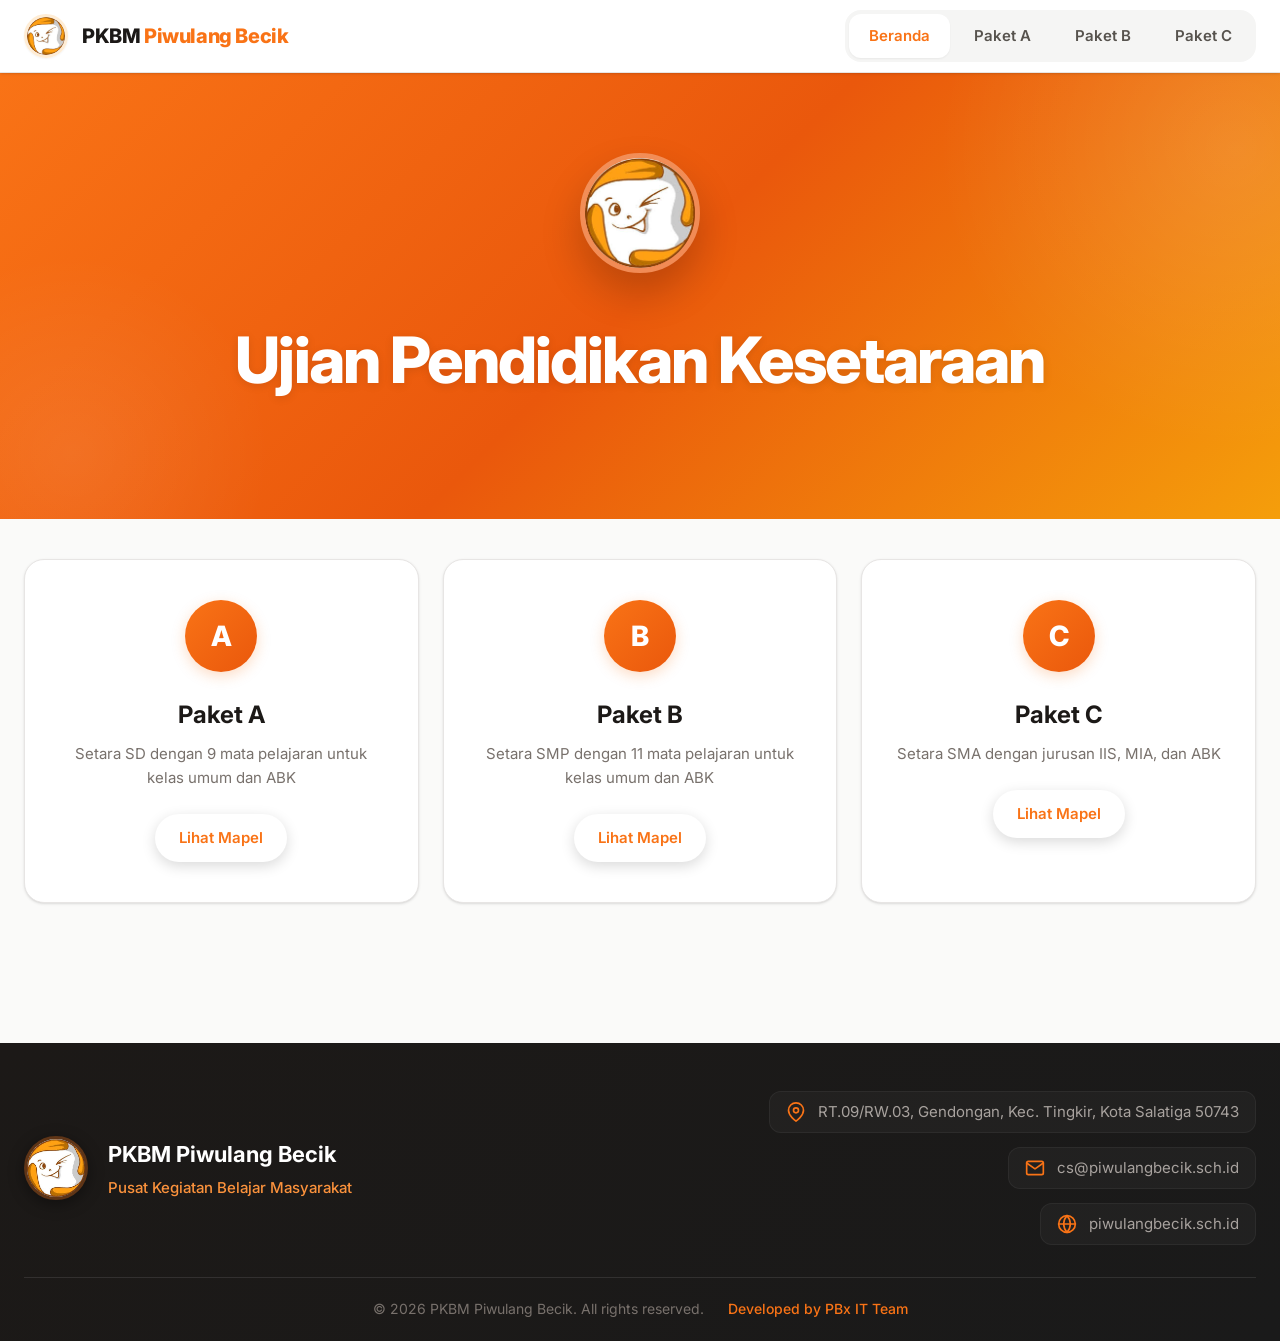
==== index.html @ 3d8be608 "fix: standardize HTML structure across all packages - Add missing closing </div> for container in Pa" ====
<!DOCTYPE html>
<html lang="id">
<head>
    <meta charset="UTF-8">
    <meta name="viewport" content="width=device-width, initial-scale=1.0">
    <title>Ujian Pendidikan Kesetaraan</title>
    <link rel="preconnect" href="https://fonts.googleapis.com">
    <link rel="preconnect" href="https://fonts.gstatic.com" crossorigin>
    <link href="https://fonts.googleapis.com/css2?family=Inter:wght@400;500;600;700;800&display=swap" rel="stylesheet">
    <link rel="stylesheet" href="style.css">
    <link rel="icon" type="image/png" href="assets/favixon.png">
</head>
<body>
    <!-- Global Page Loader -->
    <div class="global-loader" id="globalLoader">
        <img src="assets/logopbx.jpeg" alt="Loading..." class="global-loader-logo">
        <div class="global-loader-spinner"></div>
        <p class="global-loader-text">Loading...</p>
    </div>

    <!-- Header -->
    <header class="header">
        <div class="container">
            <div class="header-content">
                <a href="#" class="logo-link" onclick="showPage('beranda'); return false;">
                    <img src="assets/logopbx.jpeg" alt="Logo PBB" class="logo">
                    <span class="logo-text">PKBM <span>Piwulang Becik</span></span>
                </a>
                <nav class="nav-menu">
                    <a href="#" class="nav-link active" data-page="beranda" onclick="showPage('beranda'); return false;">Beranda</a>
                    <a href="#" class="nav-link" data-page="paket-a" onclick="showPage('paket-a'); return false;">Paket A</a>
                    <a href="#" class="nav-link" data-page="paket-b" onclick="showPage('paket-b'); return false;">Paket B</a>
                    <a href="#" class="nav-link" data-page="paket-c" onclick="showPage('paket-c'); return false;">Paket C</a>
                </nav>
                <button class="mobile-menu-btn" onclick="toggleMobileMenu()" aria-label="Menu">
                    <span></span>
                    <span></span>
                    <span></span>
                </button>
            </div>
        </div>
    </header>

    <!-- Mobile Menu -->
    <div class="mobile-menu" id="mobileMenu">
        <a href="#" onclick="showPage('beranda'); toggleMobileMenu(); return false;">Beranda</a>
        <a href="#" onclick="showPage('paket-a'); toggleMobileMenu(); return false;">Paket A</a>
        <a href="#" onclick="showPage('paket-b'); toggleMobileMenu(); return false;">Paket B</a>
        <a href="#" onclick="showPage('paket-c'); toggleMobileMenu(); return false;">Paket C</a>
    </div>

    <!-- Main Content -->
    <main class="main">
        
        <!-- Beranda Page -->
        <section id="beranda" class="page active">
            <div class="hero">
                <div class="container">
                    <div class="hero-content">
                        <img src="assets/logopbx.jpeg" alt="Logo PBB" class="hero-logo">
                        <h1>Ujian Pendidikan Kesetaraan</h1>
                    </div>
                </div>
            </div>

            <div class="container">
                <div class="features">
                    <div class="feature-card">
                        <div class="feature-icon">A</div>
                        <h3>Paket A</h3>
                        <p>Setara SD dengan 9 mata pelajaran untuk kelas umum dan ABK</p>
                        <a href="#" class="btn btn-primary" onclick="showPage('paket-a'); return false;" style="padding: 12px 24px; font-size: 0.9375rem;">Lihat Mapel</a>
                    </div>
                    <div class="feature-card">
                        <div class="feature-icon">B</div>
                        <h3>Paket B</h3>
                        <p>Setara SMP dengan 11 mata pelajaran untuk kelas umum dan ABK</p>
                        <a href="#" class="btn btn-primary" onclick="showPage('paket-b'); return false;" style="padding: 12px 24px; font-size: 0.9375rem;">Lihat Mapel</a>
                    </div>
                    <div class="feature-card">
                        <div class="feature-icon">C</div>
                        <h3>Paket C</h3>
                        <p>Setara SMA dengan jurusan IIS, MIA, dan ABK</p>
                        <a href="#" class="btn btn-primary" onclick="showPage('paket-c'); return false;" style="padding: 12px 24px; font-size: 0.9375rem;">Lihat Mapel</a>
                    </div>
                </div>
            </div>
        </section>

        <!-- Paket A Page -->
        <section id="paket-a" class="page">
            <div class="page-header">
                <div class="container">
                    <div class="page-header-content">
                        <div class="page-title">
                            <h2>Paket A (Setara SD)</h2>
                            <p>Pilih kategori dan mata pelajaran untuk mengakses link ujian</p>
                        </div>
                        
                        <!-- Category Selector -->
                        <div class="category-selector">
                            <div class="category-option">
                                <input type="radio" name="kategori-a" id="kat-a-umum" value="a-umum" checked onchange="showCategory('a-umum')">
                                <label for="kat-a-umum" class="category-label">
                                    <span class="category-icon">U</span>
                                    <span>Umum</span>
                                </label>
                            </div>
                            <div class="category-option">
                                <input type="radio" name="kategori-a" id="kat-a-abk" value="a-abk" onchange="showCategory('a-abk')">
                                <label for="kat-a-abk" class="category-label">
                                    <span class="category-icon">A</span>
                                    <span>ABK</span>
                                </label>
                            </div>
                        </div>

                        <!-- Search Bar -->
                        <div class="search-container">
                            <div class="search-wrapper">
                                <svg class="search-icon" xmlns="http://www.w3.org/2000/svg" fill="none" viewBox="0 0 24 24" stroke="currentColor">
                                    <path stroke-linecap="round" stroke-linejoin="round" stroke-width="2" d="M21 21l-6-6m2-5a7 7 0 11-14 0 7 7 0 0114 0z" />
                                </svg>
                                <input type="text" class="search-input" placeholder="Cari mata pelajaran..." onkeyup="searchMapel(this.value, 'paket-a')">
                            </div>
                        </div>
                    </div>
                </div>
            </div>

            <div class="container">
                <!-- Paket A Umum -->
                <div id="a-umum" class="category-content active" data-category="a-umum">
                    <div class="category-locked" id="lock-a-umum">
                        <div class="locked-content">
                            <div class="locked-icon">🔒</div>
                            <h3>Kategori Terkunci</h3>
                            <p>Masukkan token untuk mengakses soal Paket A - Umum</p>
                            <button class="btn btn-primary" onclick="showTokenModal('a-umum')" style="margin-top: 16px;">
                                Masukkan Token
                            </button>
                        </div>
                    </div>
                    <div class="category-unlocked-content" id="content-a-umum">
                    <!-- Skeleton Loading Container -->
                    <div class="skeleton-grid skeleton-container" id="skeleton-a-umum">
                        <div class="skeleton-card">
                            <div class="skeleton skeleton-icon"></div>
                            <div class="skeleton-card-content">
                                <div class="skeleton skeleton-text"></div>
                                <div class="skeleton skeleton-text-sm"></div>
                            </div>
                            <div class="skeleton skeleton-arrow"></div>
                        </div>
                        <div class="skeleton-card">
                            <div class="skeleton skeleton-icon"></div>
                            <div class="skeleton-card-content">
                                <div class="skeleton skeleton-text"></div>
                                <div class="skeleton skeleton-text-sm"></div>
                            </div>
                            <div class="skeleton skeleton-arrow"></div>
                        </div>
                        <div class="skeleton-card">
                            <div class="skeleton skeleton-icon"></div>
                            <div class="skeleton-card-content">
                                <div class="skeleton skeleton-text"></div>
                                <div class="skeleton skeleton-text-sm"></div>
                            </div>
                            <div class="skeleton skeleton-arrow"></div>
                        </div>
                        <div class="skeleton-card">
                            <div class="skeleton skeleton-icon"></div>
                            <div class="skeleton-card-content">
                                <div class="skeleton skeleton-text"></div>
                                <div class="skeleton skeleton-text-sm"></div>
                            </div>
                            <div class="skeleton skeleton-arrow"></div>
                        </div>
                        <div class="skeleton-card">
                            <div class="skeleton skeleton-icon"></div>
                            <div class="skeleton-card-content">
                                <div class="skeleton skeleton-text"></div>
                                <div class="skeleton skeleton-text-sm"></div>
                            </div>
                            <div class="skeleton skeleton-arrow"></div>
                        </div>
                        <div class="skeleton-card">
                            <div class="skeleton skeleton-icon"></div>
                            <div class="skeleton-card-content">
                                <div class="skeleton skeleton-text"></div>
                                <div class="skeleton skeleton-text-sm"></div>
                            </div>
                            <div class="skeleton skeleton-arrow"></div>
                        </div>
                    </div>
                    <div class="mapel-grid" id="grid-a-umum">
                        <a href="#" class="mapel-card" data-key="a-umum-islam" data-name="Agama Islam">
                            <div class="mapel-icon">AI</div>
                            <div class="mapel-info">
                                <h3>Agama Islam</h3>
                                <span class="mapel-status"><span class="status-dot"></span>Link akan tersedia</span>
                            </div>
                            <svg class="mapel-arrow" xmlns="http://www.w3.org/2000/svg" fill="none" viewBox="0 0 24 24" stroke="currentColor" width="20" height="20">
                                <path stroke-linecap="round" stroke-linejoin="round" stroke-width="2" d="M9 5l7 7-7 7" />
                            </svg>
                        </a>
                        <a href="#" class="mapel-card" data-key="a-umum-kristen" data-name="Agama Kristen">
                            <div class="mapel-icon">AK</div>
                            <div class="mapel-info">
                                <h3>Agama Kristen</h3>
                                <span class="mapel-status"><span class="status-dot"></span>Link akan tersedia</span>
                            </div>
                            <svg class="mapel-arrow" xmlns="http://www.w3.org/2000/svg" fill="none" viewBox="0 0 24 24" stroke="currentColor" width="20" height="20">
                                <path stroke-linecap="round" stroke-linejoin="round" stroke-width="2" d="M9 5l7 7-7 7" />
                            </svg>
                        </a>
                        <a href="#" class="mapel-card" data-key="a-umum-katolik" data-name="Agama Katolik">
                            <div class="mapel-icon">AK</div>
                            <div class="mapel-info">
                                <h3>Agama Katolik</h3>
                                <span class="mapel-status"><span class="status-dot"></span>Link akan tersedia</span>
                            </div>
                            <svg class="mapel-arrow" xmlns="http://www.w3.org/2000/svg" fill="none" viewBox="0 0 24 24" stroke="currentColor" width="20" height="20">
                                <path stroke-linecap="round" stroke-linejoin="round" stroke-width="2" d="M9 5l7 7-7 7" />
                            </svg>
                        </a>
                        <a href="#" class="mapel-card" data-key="a-umum-buddha" data-name="Agama Buddha">
                            <div class="mapel-icon">AB</div>
                            <div class="mapel-info">
                                <h3>Agama Buddha</h3>
                                <span class="mapel-status"><span class="status-dot"></span>Link akan tersedia</span>
                            </div>
                            <svg class="mapel-arrow" xmlns="http://www.w3.org/2000/svg" fill="none" viewBox="0 0 24 24" stroke="currentColor" width="20" height="20">
                                <path stroke-linecap="round" stroke-linejoin="round" stroke-width="2" d="M9 5l7 7-7 7" />
                            </svg>
                        </a>
                        <a href="#" class="mapel-card" data-key="a-umum-hindu" data-name="Agama Hindu">
                            <div class="mapel-icon">AH</div>
                            <div class="mapel-info">
                                <h3>Agama Hindu</h3>
                                <span class="mapel-status"><span class="status-dot"></span>Link akan tersedia</span>
                            </div>
                            <svg class="mapel-arrow" xmlns="http://www.w3.org/2000/svg" fill="none" viewBox="0 0 24 24" stroke="currentColor" width="20" height="20">
                                <path stroke-linecap="round" stroke-linejoin="round" stroke-width="2" d="M9 5l7 7-7 7" />
                            </svg>
                        </a>
                        <a href="#" class="mapel-card" data-key="a-umum-ppkn" data-name="PPKN">
                            <div class="mapel-icon">PP</div>
                            <div class="mapel-info">
                                <h3>PPKN</h3>
                                <span class="mapel-status"><span class="status-dot"></span>Link akan tersedia</span>
                            </div>
                            <svg class="mapel-arrow" xmlns="http://www.w3.org/2000/svg" fill="none" viewBox="0 0 24 24" stroke="currentColor" width="20" height="20">
                                <path stroke-linecap="round" stroke-linejoin="round" stroke-width="2" d="M9 5l7 7-7 7" />
                            </svg>
                        </a>
                        <a href="#" class="mapel-card" data-key="a-umum-ipas" data-name="IPAS">
                            <div class="mapel-icon">IP</div>
                            <div class="mapel-info">
                                <h3>IPAS</h3>
                                <span class="mapel-status"><span class="status-dot"></span>Link akan tersedia</span>
                            </div>
                            <svg class="mapel-arrow" xmlns="http://www.w3.org/2000/svg" fill="none" viewBox="0 0 24 24" stroke="currentColor" width="20" height="20">
                                <path stroke-linecap="round" stroke-linejoin="round" stroke-width="2" d="M9 5l7 7-7 7" />
                            </svg>
                        </a>
                        <a href="#" class="mapel-card" data-key="a-umum-matematika" data-name="Matematika">
                            <div class="mapel-icon">MT</div>
                            <div class="mapel-info">
                                <h3>Matematika</h3>
                                <span class="mapel-status"><span class="status-dot"></span>Link akan tersedia</span>
                            </div>
                            <svg class="mapel-arrow" xmlns="http://www.w3.org/2000/svg" fill="none" viewBox="0 0 24 24" stroke="currentColor" width="20" height="20">
                                <path stroke-linecap="round" stroke-linejoin="round" stroke-width="2" d="M9 5l7 7-7 7" />
                            </svg>
                        </a>
                        <a href="#" class="mapel-card" data-key="a-umum-bi" data-name="Bahasa Indonesia">
                            <div class="mapel-icon">BI</div>
                            <div class="mapel-info">
                                <h3>Bahasa Indonesia</h3>
                                <span class="mapel-status"><span class="status-dot"></span>Link akan tersedia</span>
                            </div>
                            <svg class="mapel-arrow" xmlns="http://www.w3.org/2000/svg" fill="none" viewBox="0 0 24 24" stroke="currentColor" width="20" height="20">
                                <path stroke-linecap="round" stroke-linejoin="round" stroke-width="2" d="M9 5l7 7-7 7" />
                            </svg>
                        </a>
                    </div>
                    </div>
                </div>
                </div>
            </div>

                <!-- Paket A ABK -->
                <div id="a-abk" class="category-content" data-category="a-abk">
                    <div class="category-locked" id="lock-a-abk">
                        <div class="locked-content">
                            <div class="locked-icon">🔒</div>
                            <h3>Kategori Terkunci</h3>
                            <p>Masukkan token untuk mengakses soal Paket A - ABK</p>
                            <button class="btn btn-primary" onclick="showTokenModal('a-abk')" style="margin-top: 16px;">
                                Masukkan Token
                            </button>
                        </div>
                    </div>
                    <div class="category-unlocked-content" id="content-a-abk">
                    <!-- Skeleton Loading Container -->
                    <div class="skeleton-grid skeleton-container" id="skeleton-a-abk">
                        <div class="skeleton-card">
                            <div class="skeleton skeleton-icon"></div>
                            <div class="skeleton-card-content">
                                <div class="skeleton skeleton-text"></div>
                                <div class="skeleton skeleton-text-sm"></div>
                            </div>
                            <div class="skeleton skeleton-arrow"></div>
                        </div>
                        <div class="skeleton-card">
                            <div class="skeleton skeleton-icon"></div>
                            <div class="skeleton-card-content">
                                <div class="skeleton skeleton-text"></div>
                                <div class="skeleton skeleton-text-sm"></div>
                            </div>
                            <div class="skeleton skeleton-arrow"></div>
                        </div>
                        <div class="skeleton-card">
                            <div class="skeleton skeleton-icon"></div>
                            <div class="skeleton-card-content">
                                <div class="skeleton skeleton-text"></div>
                                <div class="skeleton skeleton-text-sm"></div>
                            </div>
                            <div class="skeleton skeleton-arrow"></div>
                        </div>
                        <div class="skeleton-card">
                            <div class="skeleton skeleton-icon"></div>
                            <div class="skeleton-card-content">
                                <div class="skeleton skeleton-text"></div>
                                <div class="skeleton skeleton-text-sm"></div>
                            </div>
                            <div class="skeleton skeleton-arrow"></div>
                        </div>
                        <div class="skeleton-card">
                            <div class="skeleton skeleton-icon"></div>
                            <div class="skeleton-card-content">
                                <div class="skeleton skeleton-text"></div>
                                <div class="skeleton skeleton-text-sm"></div>
                            </div>
                            <div class="skeleton skeleton-arrow"></div>
                        </div>
                        <div class="skeleton-card">
                            <div class="skeleton skeleton-icon"></div>
                            <div class="skeleton-card-content">
                                <div class="skeleton skeleton-text"></div>
                                <div class="skeleton skeleton-text-sm"></div>
                            </div>
                            <div class="skeleton skeleton-arrow"></div>
                        </div>
                    </div>
                    <div class="mapel-grid" id="grid-a-abk">
                        <a href="#" class="mapel-card" data-key="a-abk-islam" data-name="Agama Islam">
                            <div class="mapel-icon">AI</div>
                            <div class="mapel-info">
                                <h3>Agama Islam</h3>
                                <span class="mapel-status"><span class="status-dot"></span>Link akan tersedia</span>
                            </div>
                            <svg class="mapel-arrow" xmlns="http://www.w3.org/2000/svg" fill="none" viewBox="0 0 24 24" stroke="currentColor" width="20" height="20">
                                <path stroke-linecap="round" stroke-linejoin="round" stroke-width="2" d="M9 5l7 7-7 7" />
                            </svg>
                        </a>
                        <a href="#" class="mapel-card" data-key="a-abk-kristen" data-name="Agama Kristen">
                            <div class="mapel-icon">AK</div>
                            <div class="mapel-info">
                                <h3>Agama Kristen</h3>
                                <span class="mapel-status"><span class="status-dot"></span>Link akan tersedia</span>
                            </div>
                            <svg class="mapel-arrow" xmlns="http://www.w3.org/2000/svg" fill="none" viewBox="0 0 24 24" stroke="currentColor" width="20" height="20">
                                <path stroke-linecap="round" stroke-linejoin="round" stroke-width="2" d="M9 5l7 7-7 7" />
                            </svg>
                        </a>
                        <a href="#" class="mapel-card" data-key="a-abk-katolik" data-name="Agama Katolik">
                            <div class="mapel-icon">AK</div>
                            <div class="mapel-info">
                                <h3>Agama Katolik</h3>
                                <span class="mapel-status"><span class="status-dot"></span>Link akan tersedia</span>
                            </div>
                            <svg class="mapel-arrow" xmlns="http://www.w3.org/2000/svg" fill="none" viewBox="0 0 24 24" stroke="currentColor" width="20" height="20">
                                <path stroke-linecap="round" stroke-linejoin="round" stroke-width="2" d="M9 5l7 7-7 7" />
                            </svg>
                        </a>
                        <a href="#" class="mapel-card" data-key="a-abk-buddha" data-name="Agama Buddha">
                            <div class="mapel-icon">AB</div>
                            <div class="mapel-info">
                                <h3>Agama Buddha</h3>
                                <span class="mapel-status"><span class="status-dot"></span>Link akan tersedia</span>
                            </div>
                            <svg class="mapel-arrow" xmlns="http://www.w3.org/2000/svg" fill="none" viewBox="0 0 24 24" stroke="currentColor" width="20" height="20">
                                <path stroke-linecap="round" stroke-linejoin="round" stroke-width="2" d="M9 5l7 7-7 7" />
                            </svg>
                        </a>
                        <a href="#" class="mapel-card" data-key="a-abk-hindu" data-name="Agama Hindu">
                            <div class="mapel-icon">AH</div>
                            <div class="mapel-info">
                                <h3>Agama Hindu</h3>
                                <span class="mapel-status"><span class="status-dot"></span>Link akan tersedia</span>
                            </div>
                            <svg class="mapel-arrow" xmlns="http://www.w3.org/2000/svg" fill="none" viewBox="0 0 24 24" stroke="currentColor" width="20" height="20">
                                <path stroke-linecap="round" stroke-linejoin="round" stroke-width="2" d="M9 5l7 7-7 7" />
                            </svg>
                        </a>
                        <a href="#" class="mapel-card" data-key="a-abk-ppkn" data-name="PPKN">
                            <div class="mapel-icon">PP</div>
                            <div class="mapel-info">
                                <h3>PPKN</h3>
                                <span class="mapel-status"><span class="status-dot"></span>Link akan tersedia</span>
                            </div>
                            <svg class="mapel-arrow" xmlns="http://www.w3.org/2000/svg" fill="none" viewBox="0 0 24 24" stroke="currentColor" width="20" height="20">
                                <path stroke-linecap="round" stroke-linejoin="round" stroke-width="2" d="M9 5l7 7-7 7" />
                            </svg>
                        </a>
                        <a href="#" class="mapel-card" data-key="a-abk-ipas" data-name="IPAS">
                            <div class="mapel-icon">IP</div>
                            <div class="mapel-info">
                                <h3>IPAS</h3>
                                <span class="mapel-status"><span class="status-dot"></span>Link akan tersedia</span>
                            </div>
                            <svg class="mapel-arrow" xmlns="http://www.w3.org/2000/svg" fill="none" viewBox="0 0 24 24" stroke="currentColor" width="20" height="20">
                                <path stroke-linecap="round" stroke-linejoin="round" stroke-width="2" d="M9 5l7 7-7 7" />
                            </svg>
                        </a>
                        <a href="#" class="mapel-card" data-key="a-abk-matematika" data-name="Matematika">
                            <div class="mapel-icon">MT</div>
                            <div class="mapel-info">
                                <h3>Matematika</h3>
                                <span class="mapel-status"><span class="status-dot"></span>Link akan tersedia</span>
                            </div>
                            <svg class="mapel-arrow" xmlns="http://www.w3.org/2000/svg" fill="none" viewBox="0 0 24 24" stroke="currentColor" width="20" height="20">
                                <path stroke-linecap="round" stroke-linejoin="round" stroke-width="2" d="M9 5l7 7-7 7" />
                            </svg>
                        </a>
                        <a href="#" class="mapel-card" data-key="a-abk-bi" data-name="Bahasa Indonesia">
                            <div class="mapel-icon">BI</div>
                            <div class="mapel-info">
                                <h3>Bahasa Indonesia</h3>
                                <span class="mapel-status"><span class="status-dot"></span>Link akan tersedia</span>
                            </div>
                            <svg class="mapel-arrow" xmlns="http://www.w3.org/2000/svg" fill="none" viewBox="0 0 24 24" stroke="currentColor" width="20" height="20">
                                <path stroke-linecap="round" stroke-linejoin="round" stroke-width="2" d="M9 5l7 7-7 7" />
                            </svg>
                        </a>
                    </div>
                    </div>
                </div>
                </div>
            </div>
        </section>

        <!-- Paket B Page -->
        <section id="paket-b" class="page">
            <div class="page-header">
                <div class="container">
                    <div class="page-header-content">
                        <div class="page-title">
                            <h2>Paket B (Setara SMP)</h2>
                            <p>Pilih kategori dan mata pelajaran untuk mengakses link ujian</p>
                        </div>
                        
                        <!-- Category Selector -->
                        <div class="category-selector">
                            <div class="category-option">
                                <input type="radio" name="kategori-b" id="kat-b-umum" value="b-umum" checked onchange="showCategory('b-umum')">
                                <label for="kat-b-umum" class="category-label">
                                    <span class="category-icon">U</span>
                                    <span>Umum</span>
                                </label>
                            </div>
                            <div class="category-option">
                                <input type="radio" name="kategori-b" id="kat-b-abk" value="b-abk" onchange="showCategory('b-abk')">
                                <label for="kat-b-abk" class="category-label">
                                    <span class="category-icon">A</span>
                                    <span>ABK</span>
                                </label>
                            </div>
                        </div>

                        <!-- Search Bar -->
                        <div class="search-container">
                            <div class="search-wrapper">
                                <svg class="search-icon" xmlns="http://www.w3.org/2000/svg" fill="none" viewBox="0 0 24 24" stroke="currentColor">
                                    <path stroke-linecap="round" stroke-linejoin="round" stroke-width="2" d="M21 21l-6-6m2-5a7 7 0 11-14 0 7 7 0 0114 0z" />
                                </svg>
                                <input type="text" class="search-input" placeholder="Cari mata pelajaran..." onkeyup="searchMapel(this.value, 'paket-b')">
                            </div>
                        </div>
                    </div>
                </div>
            </div>

            <div class="container">
                <!-- Paket B Umum -->
                <div id="b-umum" class="category-content active" data-category="b-umum">
                    <div class="category-locked" id="lock-b-umum">
                        <div class="locked-content">
                            <div class="locked-icon">🔒</div>
                            <h3>Kategori Terkunci</h3>
                            <p>Masukkan token untuk mengakses soal Paket B - Umum</p>
                            <button class="btn btn-primary" onclick="showTokenModal('b-umum')" style="margin-top: 16px;">
                                Masukkan Token
                            </button>
                        </div>
                    </div>
                    <div class="category-unlocked-content" id="content-b-umum">
                    <!-- Skeleton Loading Container -->
                    <div class="skeleton-grid skeleton-container" id="skeleton-b-umum">
                        <div class="skeleton-card">
                            <div class="skeleton skeleton-icon"></div>
                            <div class="skeleton-card-content">
                                <div class="skeleton skeleton-text"></div>
                                <div class="skeleton skeleton-text-sm"></div>
                            </div>
                            <div class="skeleton skeleton-arrow"></div>
                        </div>
                        <div class="skeleton-card">
                            <div class="skeleton skeleton-icon"></div>
                            <div class="skeleton-card-content">
                                <div class="skeleton skeleton-text"></div>
                                <div class="skeleton skeleton-text-sm"></div>
                            </div>
                            <div class="skeleton skeleton-arrow"></div>
                        </div>
                        <div class="skeleton-card">
                            <div class="skeleton skeleton-icon"></div>
                            <div class="skeleton-card-content">
                                <div class="skeleton skeleton-text"></div>
                                <div class="skeleton skeleton-text-sm"></div>
                            </div>
                            <div class="skeleton skeleton-arrow"></div>
                        </div>
                        <div class="skeleton-card">
                            <div class="skeleton skeleton-icon"></div>
                            <div class="skeleton-card-content">
                                <div class="skeleton skeleton-text"></div>
                                <div class="skeleton skeleton-text-sm"></div>
                            </div>
                            <div class="skeleton skeleton-arrow"></div>
                        </div>
                        <div class="skeleton-card">
                            <div class="skeleton skeleton-icon"></div>
                            <div class="skeleton-card-content">
                                <div class="skeleton skeleton-text"></div>
                                <div class="skeleton skeleton-text-sm"></div>
                            </div>
                            <div class="skeleton skeleton-arrow"></div>
                        </div>
                        <div class="skeleton-card">
                            <div class="skeleton skeleton-icon"></div>
                            <div class="skeleton-card-content">
                                <div class="skeleton skeleton-text"></div>
                                <div class="skeleton skeleton-text-sm"></div>
                            </div>
                            <div class="skeleton skeleton-arrow"></div>
                        </div>
                    </div>
                    <div class="mapel-grid" id="grid-b-umum">
                        <a href="#" class="mapel-card" data-key="b-umum-islam" data-name="Agama Islam">
                            <div class="mapel-icon">AI</div>
                            <div class="mapel-info">
                                <h3>Agama Islam</h3>
                                <span class="mapel-status"><span class="status-dot"></span>Link akan tersedia</span>
                            </div>
                            <svg class="mapel-arrow" xmlns="http://www.w3.org/2000/svg" fill="none" viewBox="0 0 24 24" stroke="currentColor" width="20" height="20">
                                <path stroke-linecap="round" stroke-linejoin="round" stroke-width="2" d="M9 5l7 7-7 7" />
                            </svg>
                        </a>
                        <a href="#" class="mapel-card" data-key="b-umum-kristen" data-name="Agama Kristen">
                            <div class="mapel-icon">AK</div>
                            <div class="mapel-info">
                                <h3>Agama Kristen</h3>
                                <span class="mapel-status"><span class="status-dot"></span>Link akan tersedia</span>
                            </div>
                            <svg class="mapel-arrow" xmlns="http://www.w3.org/2000/svg" fill="none" viewBox="0 0 24 24" stroke="currentColor" width="20" height="20">
                                <path stroke-linecap="round" stroke-linejoin="round" stroke-width="2" d="M9 5l7 7-7 7" />
                            </svg>
                        </a>
                        <a href="#" class="mapel-card" data-key="b-umum-katolik" data-name="Agama Katolik">
                            <div class="mapel-icon">AK</div>
                            <div class="mapel-info">
                                <h3>Agama Katolik</h3>
                                <span class="mapel-status"><span class="status-dot"></span>Link akan tersedia</span>
                            </div>
                            <svg class="mapel-arrow" xmlns="http://www.w3.org/2000/svg" fill="none" viewBox="0 0 24 24" stroke="currentColor" width="20" height="20">
                                <path stroke-linecap="round" stroke-linejoin="round" stroke-width="2" d="M9 5l7 7-7 7" />
                            </svg>
                        </a>
                        <a href="#" class="mapel-card" data-key="b-umum-buddha" data-name="Agama Buddha">
                            <div class="mapel-icon">AB</div>
                            <div class="mapel-info">
                                <h3>Agama Buddha</h3>
                                <span class="mapel-status"><span class="status-dot"></span>Link akan tersedia</span>
                            </div>
                            <svg class="mapel-arrow" xmlns="http://www.w3.org/2000/svg" fill="none" viewBox="0 0 24 24" stroke="currentColor" width="20" height="20">
                                <path stroke-linecap="round" stroke-linejoin="round" stroke-width="2" d="M9 5l7 7-7 7" />
                            </svg>
                        </a>
                        <a href="#" class="mapel-card" data-key="b-umum-hindu" data-name="Agama Hindu">
                            <div class="mapel-icon">AH</div>
                            <div class="mapel-info">
                                <h3>Agama Hindu</h3>
                                <span class="mapel-status"><span class="status-dot"></span>Link akan tersedia</span>
                            </div>
                            <svg class="mapel-arrow" xmlns="http://www.w3.org/2000/svg" fill="none" viewBox="0 0 24 24" stroke="currentColor" width="20" height="20">
                                <path stroke-linecap="round" stroke-linejoin="round" stroke-width="2" d="M9 5l7 7-7 7" />
                            </svg>
                        </a>
                        <a href="#" class="mapel-card" data-key="b-umum-pkn" data-name="PKN">
                            <div class="mapel-icon">PK</div>
                            <div class="mapel-info">
                                <h3>PKN</h3>
                                <span class="mapel-status"><span class="status-dot"></span>Link akan tersedia</span>
                            </div>
                            <svg class="mapel-arrow" xmlns="http://www.w3.org/2000/svg" fill="none" viewBox="0 0 24 24" stroke="currentColor" width="20" height="20">
                                <path stroke-linecap="round" stroke-linejoin="round" stroke-width="2" d="M9 5l7 7-7 7" />
                            </svg>
                        </a>
                        <a href="#" class="mapel-card" data-key="b-umum-ipa" data-name="IPA">
                            <div class="mapel-icon">IA</div>
                            <div class="mapel-info">
                                <h3>IPA</h3>
                                <span class="mapel-status"><span class="status-dot"></span>Link akan tersedia</span>
                            </div>
                            <svg class="mapel-arrow" xmlns="http://www.w3.org/2000/svg" fill="none" viewBox="0 0 24 24" stroke="currentColor" width="20" height="20">
                                <path stroke-linecap="round" stroke-linejoin="round" stroke-width="2" d="M9 5l7 7-7 7" />
                            </svg>
                        </a>
                        <a href="#" class="mapel-card" data-key="b-umum-ips" data-name="IPS">
                            <div class="mapel-icon">IS</div>
                            <div class="mapel-info">
                                <h3>IPS</h3>
                                <span class="mapel-status"><span class="status-dot"></span>Link akan tersedia</span>
                            </div>
                            <svg class="mapel-arrow" xmlns="http://www.w3.org/2000/svg" fill="none" viewBox="0 0 24 24" stroke="currentColor" width="20" height="20">
                                <path stroke-linecap="round" stroke-linejoin="round" stroke-width="2" d="M9 5l7 7-7 7" />
                            </svg>
                        </a>
                        <a href="#" class="mapel-card" data-key="b-umum-matematika" data-name="Matematika">
                            <div class="mapel-icon">MT</div>
                            <div class="mapel-info">
                                <h3>Matematika</h3>
                                <span class="mapel-status"><span class="status-dot"></span>Link akan tersedia</span>
                            </div>
                            <svg class="mapel-arrow" xmlns="http://www.w3.org/2000/svg" fill="none" viewBox="0 0 24 24" stroke="currentColor" width="20" height="20">
                                <path stroke-linecap="round" stroke-linejoin="round" stroke-width="2" d="M9 5l7 7-7 7" />
                            </svg>
                        </a>
                        <a href="#" class="mapel-card" data-key="b-umum-bi" data-name="Bahasa Indonesia">
                            <div class="mapel-icon">BI</div>
                            <div class="mapel-info">
                                <h3>Bahasa Indonesia</h3>
                                <span class="mapel-status"><span class="status-dot"></span>Link akan tersedia</span>
                            </div>
                            <svg class="mapel-arrow" xmlns="http://www.w3.org/2000/svg" fill="none" viewBox="0 0 24 24" stroke="currentColor" width="20" height="20">
                                <path stroke-linecap="round" stroke-linejoin="round" stroke-width="2" d="M9 5l7 7-7 7" />
                            </svg>
                        </a>
                        <a href="#" class="mapel-card" data-key="b-umum-inggris" data-name="Bahasa Inggris">
                            <div class="mapel-icon">BG</div>
                            <div class="mapel-info">
                                <h3>Bahasa Inggris</h3>
                                <span class="mapel-status"><span class="status-dot"></span>Link akan tersedia</span>
                            </div>
                            <svg class="mapel-arrow" xmlns="http://www.w3.org/2000/svg" fill="none" viewBox="0 0 24 24" stroke="currentColor" width="20" height="20">
                                <path stroke-linecap="round" stroke-linejoin="round" stroke-width="2" d="M9 5l7 7-7 7" />
                            </svg>
                        </a>
                    </div>
                    </div>
                </div>
                </div>

                <!-- Paket B ABK -->
                <div id="b-abk" class="category-content" data-category="b-abk">
                    <div class="category-locked" id="lock-b-abk">
                        <div class="locked-content">
                            <div class="locked-icon">🔒</div>
                            <h3>Kategori Terkunci</h3>
                            <p>Masukkan token untuk mengakses soal Paket B - ABK</p>
                            <button class="btn btn-primary" onclick="showTokenModal('b-abk')" style="margin-top: 16px;">
                                Masukkan Token
                            </button>
                        </div>
                    </div>
                    <div class="category-unlocked-content" id="content-b-abk">
                    <!-- Skeleton Loading Container -->
                    <div class="skeleton-grid skeleton-container" id="skeleton-b-abk">
                        <div class="skeleton-card">
                            <div class="skeleton skeleton-icon"></div>
                            <div class="skeleton-card-content">
                                <div class="skeleton skeleton-text"></div>
                                <div class="skeleton skeleton-text-sm"></div>
                            </div>
                            <div class="skeleton skeleton-arrow"></div>
                        </div>
                        <div class="skeleton-card">
                            <div class="skeleton skeleton-icon"></div>
                            <div class="skeleton-card-content">
                                <div class="skeleton skeleton-text"></div>
                                <div class="skeleton skeleton-text-sm"></div>
                            </div>
                            <div class="skeleton skeleton-arrow"></div>
                        </div>
                        <div class="skeleton-card">
                            <div class="skeleton skeleton-icon"></div>
                            <div class="skeleton-card-content">
                                <div class="skeleton skeleton-text"></div>
                                <div class="skeleton skeleton-text-sm"></div>
                            </div>
                            <div class="skeleton skeleton-arrow"></div>
                        </div>
                        <div class="skeleton-card">
                            <div class="skeleton skeleton-icon"></div>
                            <div class="skeleton-card-content">
                                <div class="skeleton skeleton-text"></div>
                                <div class="skeleton skeleton-text-sm"></div>
                            </div>
                            <div class="skeleton skeleton-arrow"></div>
                        </div>
                        <div class="skeleton-card">
                            <div class="skeleton skeleton-icon"></div>
                            <div class="skeleton-card-content">
                                <div class="skeleton skeleton-text"></div>
                                <div class="skeleton skeleton-text-sm"></div>
                            </div>
                            <div class="skeleton skeleton-arrow"></div>
                        </div>
                        <div class="skeleton-card">
                            <div class="skeleton skeleton-icon"></div>
                            <div class="skeleton-card-content">
                                <div class="skeleton skeleton-text"></div>
                                <div class="skeleton skeleton-text-sm"></div>
                            </div>
                            <div class="skeleton skeleton-arrow"></div>
                        </div>
                    </div>
                    <div class="mapel-grid" id="grid-b-abk">
                        <a href="#" class="mapel-card" data-key="b-abk-islam" data-name="Agama Islam">
                            <div class="mapel-icon">AI</div>
                            <div class="mapel-info">
                                <h3>Agama Islam</h3>
                                <span class="mapel-status"><span class="status-dot"></span>Link akan tersedia</span>
                            </div>
                            <svg class="mapel-arrow" xmlns="http://www.w3.org/2000/svg" fill="none" viewBox="0 0 24 24" stroke="currentColor" width="20" height="20">
                                <path stroke-linecap="round" stroke-linejoin="round" stroke-width="2" d="M9 5l7 7-7 7" />
                            </svg>
                        </a>
                        <a href="#" class="mapel-card" data-key="b-abk-kristen" data-name="Agama Kristen">
                            <div class="mapel-icon">AK</div>
                            <div class="mapel-info">
                                <h3>Agama Kristen</h3>
                                <span class="mapel-status"><span class="status-dot"></span>Link akan tersedia</span>
                            </div>
                            <svg class="mapel-arrow" xmlns="http://www.w3.org/2000/svg" fill="none" viewBox="0 0 24 24" stroke="currentColor" width="20" height="20">
                                <path stroke-linecap="round" stroke-linejoin="round" stroke-width="2" d="M9 5l7 7-7 7" />
                            </svg>
                        </a>
                        <a href="#" class="mapel-card" data-key="b-abk-katolik" data-name="Agama Katolik">
                            <div class="mapel-icon">AK</div>
                            <div class="mapel-info">
                                <h3>Agama Katolik</h3>
                                <span class="mapel-status"><span class="status-dot"></span>Link akan tersedia</span>
                            </div>
                            <svg class="mapel-arrow" xmlns="http://www.w3.org/2000/svg" fill="none" viewBox="0 0 24 24" stroke="currentColor" width="20" height="20">
                                <path stroke-linecap="round" stroke-linejoin="round" stroke-width="2" d="M9 5l7 7-7 7" />
                            </svg>
                        </a>
                        <a href="#" class="mapel-card" data-key="b-abk-buddha" data-name="Agama Buddha">
                            <div class="mapel-icon">AB</div>
                            <div class="mapel-info">
                                <h3>Agama Buddha</h3>
                                <span class="mapel-status"><span class="status-dot"></span>Link akan tersedia</span>
                            </div>
                            <svg class="mapel-arrow" xmlns="http://www.w3.org/2000/svg" fill="none" viewBox="0 0 24 24" stroke="currentColor" width="20" height="20">
                                <path stroke-linecap="round" stroke-linejoin="round" stroke-width="2" d="M9 5l7 7-7 7" />
                            </svg>
                        </a>
                        <a href="#" class="mapel-card" data-key="b-abk-hindu" data-name="Agama Hindu">
                            <div class="mapel-icon">AH</div>
                            <div class="mapel-info">
                                <h3>Agama Hindu</h3>
                                <span class="mapel-status"><span class="status-dot"></span>Link akan tersedia</span>
                            </div>
                            <svg class="mapel-arrow" xmlns="http://www.w3.org/2000/svg" fill="none" viewBox="0 0 24 24" stroke="currentColor" width="20" height="20">
                                <path stroke-linecap="round" stroke-linejoin="round" stroke-width="2" d="M9 5l7 7-7 7" />
                            </svg>
                        </a>
                        <a href="#" class="mapel-card" data-key="b-abk-pkn" data-name="PKN">
                            <div class="mapel-icon">PK</div>
                            <div class="mapel-info">
                                <h3>PKN</h3>
                                <span class="mapel-status"><span class="status-dot"></span>Link akan tersedia</span>
                            </div>
                            <svg class="mapel-arrow" xmlns="http://www.w3.org/2000/svg" fill="none" viewBox="0 0 24 24" stroke="currentColor" width="20" height="20">
                                <path stroke-linecap="round" stroke-linejoin="round" stroke-width="2" d="M9 5l7 7-7 7" />
                            </svg>
                        </a>
                        <a href="#" class="mapel-card" data-key="b-abk-ipa" data-name="IPA">
                            <div class="mapel-icon">IA</div>
                            <div class="mapel-info">
                                <h3>IPA</h3>
                                <span class="mapel-status"><span class="status-dot"></span>Link akan tersedia</span>
                            </div>
                            <svg class="mapel-arrow" xmlns="http://www.w3.org/2000/svg" fill="none" viewBox="0 0 24 24" stroke="currentColor" width="20" height="20">
                                <path stroke-linecap="round" stroke-linejoin="round" stroke-width="2" d="M9 5l7 7-7 7" />
                            </svg>
                        </a>
                        <a href="#" class="mapel-card" data-key="b-abk-ips" data-name="IPS">
                            <div class="mapel-icon">IS</div>
                            <div class="mapel-info">
                                <h3>IPS</h3>
                                <span class="mapel-status"><span class="status-dot"></span>Link akan tersedia</span>
                            </div>
                            <svg class="mapel-arrow" xmlns="http://www.w3.org/2000/svg" fill="none" viewBox="0 0 24 24" stroke="currentColor" width="20" height="20">
                                <path stroke-linecap="round" stroke-linejoin="round" stroke-width="2" d="M9 5l7 7-7 7" />
                            </svg>
                        </a>
                        <a href="#" class="mapel-card" data-key="b-abk-matematika" data-name="Matematika">
                            <div class="mapel-icon">MT</div>
                            <div class="mapel-info">
                                <h3>Matematika</h3>
                                <span class="mapel-status"><span class="status-dot"></span>Link akan tersedia</span>
                            </div>
                            <svg class="mapel-arrow" xmlns="http://www.w3.org/2000/svg" fill="none" viewBox="0 0 24 24" stroke="currentColor" width="20" height="20">
                                <path stroke-linecap="round" stroke-linejoin="round" stroke-width="2" d="M9 5l7 7-7 7" />
                            </svg>
                        </a>
                        <a href="#" class="mapel-card" data-key="b-abk-bi" data-name="Bahasa Indonesia">
                            <div class="mapel-icon">BI</div>
                            <div class="mapel-info">
                                <h3>Bahasa Indonesia</h3>
                                <span class="mapel-status"><span class="status-dot"></span>Link akan tersedia</span>
                            </div>
                            <svg class="mapel-arrow" xmlns="http://www.w3.org/2000/svg" fill="none" viewBox="0 0 24 24" stroke="currentColor" width="20" height="20">
                                <path stroke-linecap="round" stroke-linejoin="round" stroke-width="2" d="M9 5l7 7-7 7" />
                            </svg>
                        </a>
                        <a href="#" class="mapel-card" data-key="b-abk-inggris" data-name="Bahasa Inggris">
                            <div class="mapel-icon">BG</div>
                            <div class="mapel-info">
                                <h3>Bahasa Inggris</h3>
                                <span class="mapel-status"><span class="status-dot"></span>Link akan tersedia</span>
                            </div>
                            <svg class="mapel-arrow" xmlns="http://www.w3.org/2000/svg" fill="none" viewBox="0 0 24 24" stroke="currentColor" width="20" height="20">
                                <path stroke-linecap="round" stroke-linejoin="round" stroke-width="2" d="M9 5l7 7-7 7" />
                            </svg>
                        </a>
                    </div>
                    </div>
                </div>
                </div>
            </div>
        </section>

        <!-- Paket C Page -->
        <section id="paket-c" class="page">
            <div class="page-header">
                <div class="container">
                    <div class="page-header-content">
                        <div class="page-title">
                            <h2>Paket C (Setara SMA)</h2>
                            <p>Pilih jurusan dan mata pelajaran untuk mengakses link ujian</p>
                        </div>
                        
                        <!-- Category Selector -->
                        <div class="category-selector">
                            <div class="category-option">
                                <input type="radio" name="kategori-c" id="kat-c-iis" value="c-iis" checked onchange="showCategory('c-iis')">
                                <label for="kat-c-iis" class="category-label">
                                    <span class="category-icon">S</span>
                                    <span>IIS</span>
                                </label>
                            </div>
                            <div class="category-option">
                                <input type="radio" name="kategori-c" id="kat-c-mia" value="c-mia" onchange="showCategory('c-mia')">
                                <label for="kat-c-mia" class="category-label">
                                    <span class="category-icon">M</span>
                                    <span>MIA</span>
                                </label>
                            </div>
                            <div class="category-option">
                                <input type="radio" name="kategori-c" id="kat-c-abk" value="c-abk" onchange="showCategory('c-abk')">
                                <label for="kat-c-abk" class="category-label">
                                    <span class="category-icon">A</span>
                                    <span>ABK</span>
                                </label>
                            </div>
                        </div>

                        <!-- Search Bar -->
                        <div class="search-container">
                            <div class="search-wrapper">
                                <svg class="search-icon" xmlns="http://www.w3.org/2000/svg" fill="none" viewBox="0 0 24 24" stroke="currentColor">
                                    <path stroke-linecap="round" stroke-linejoin="round" stroke-width="2" d="M21 21l-6-6m2-5a7 7 0 11-14 0 7 7 0 0114 0z" />
                                </svg>
                                <input type="text" class="search-input" placeholder="Cari mata pelajaran..." onkeyup="searchMapel(this.value, 'paket-c')">
                            </div>
                        </div>
                    </div>
                </div>
            </div>

            <div class="container">
                <!-- Paket C IIS -->
                <div id="c-iis" class="category-content active" data-category="c-iis">
                    <div class="category-locked" id="lock-c-iis">
                        <div class="locked-content">
                            <div class="locked-icon">🔒</div>
                            <h3>Kategori Terkunci</h3>
                            <p>Masukkan token untuk mengakses soal Paket C - IIS</p>
                            <button class="btn btn-primary" onclick="showTokenModal('c-iis')" style="margin-top: 16px;">
                                Masukkan Token
                            </button>
                        </div>
                    </div>
                    <div class="category-unlocked-content" id="content-c-iis">
                    <!-- Skeleton Loading Container -->
                    <div class="skeleton-grid skeleton-container" id="skeleton-c-iis">
                        <div class="skeleton-card">
                            <div class="skeleton skeleton-icon"></div>
                            <div class="skeleton-card-content">
                                <div class="skeleton skeleton-text"></div>
                                <div class="skeleton skeleton-text-sm"></div>
                            </div>
                            <div class="skeleton skeleton-arrow"></div>
                        </div>
                        <div class="skeleton-card">
                            <div class="skeleton skeleton-icon"></div>
                            <div class="skeleton-card-content">
                                <div class="skeleton skeleton-text"></div>
                                <div class="skeleton skeleton-text-sm"></div>
                            </div>
                            <div class="skeleton skeleton-arrow"></div>
                        </div>
                        <div class="skeleton-card">
                            <div class="skeleton skeleton-icon"></div>
                            <div class="skeleton-card-content">
                                <div class="skeleton skeleton-text"></div>
                                <div class="skeleton skeleton-text-sm"></div>
                            </div>
                            <div class="skeleton skeleton-arrow"></div>
                        </div>
                        <div class="skeleton-card">
                            <div class="skeleton skeleton-icon"></div>
                            <div class="skeleton-card-content">
                                <div class="skeleton skeleton-text"></div>
                                <div class="skeleton skeleton-text-sm"></div>
                            </div>
                            <div class="skeleton skeleton-arrow"></div>
                        </div>
                        <div class="skeleton-card">
                            <div class="skeleton skeleton-icon"></div>
                            <div class="skeleton-card-content">
                                <div class="skeleton skeleton-text"></div>
                                <div class="skeleton skeleton-text-sm"></div>
                            </div>
                            <div class="skeleton skeleton-arrow"></div>
                        </div>
                        <div class="skeleton-card">
                            <div class="skeleton skeleton-icon"></div>
                            <div class="skeleton-card-content">
                                <div class="skeleton skeleton-text"></div>
                                <div class="skeleton skeleton-text-sm"></div>
                            </div>
                            <div class="skeleton skeleton-arrow"></div>
                        </div>
                    </div>
                    <div class="mapel-grid" id="grid-c-iis">
                        <a href="#" class="mapel-card" data-key="c-iis-katolik" data-name="Agama Katolik">
                            <div class="mapel-icon">AK</div>
                            <div class="mapel-info">
                                <h3>Agama Katolik</h3>
                                <span class="mapel-status"><span class="status-dot"></span>Link akan tersedia</span>
                            </div>
                            <svg class="mapel-arrow" xmlns="http://www.w3.org/2000/svg" fill="none" viewBox="0 0 24 24" stroke="currentColor" width="20" height="20">
                                <path stroke-linecap="round" stroke-linejoin="round" stroke-width="2" d="M9 5l7 7-7 7" />
                            </svg>
                        </a>
                        <a href="#" class="mapel-card" data-key="c-iis-kristen" data-name="Agama Kristen">
                            <div class="mapel-icon">AK</div>
                            <div class="mapel-info">
                                <h3>Agama Kristen</h3>
                                <span class="mapel-status"><span class="status-dot"></span>Link akan tersedia</span>
                            </div>
                            <svg class="mapel-arrow" xmlns="http://www.w3.org/2000/svg" fill="none" viewBox="0 0 24 24" stroke="currentColor" width="20" height="20">
                                <path stroke-linecap="round" stroke-linejoin="round" stroke-width="2" d="M9 5l7 7-7 7" />
                            </svg>
                        </a>
                        <a href="#" class="mapel-card" data-key="c-iis-islam" data-name="Agama Islam">
                            <div class="mapel-icon">AI</div>
                            <div class="mapel-info">
                                <h3>Agama Islam</h3>
                                <span class="mapel-status"><span class="status-dot"></span>Link akan tersedia</span>
                            </div>
                            <svg class="mapel-arrow" xmlns="http://www.w3.org/2000/svg" fill="none" viewBox="0 0 24 24" stroke="currentColor" width="20" height="20">
                                <path stroke-linecap="round" stroke-linejoin="round" stroke-width="2" d="M9 5l7 7-7 7" />
                            </svg>
                        </a>
                        <a href="#" class="mapel-card" data-key="c-iis-pancasila" data-name="Pendidikan Pancasila">
                            <div class="mapel-icon">PP</div>
                            <div class="mapel-info">
                                <h3>Pendidikan Pancasila</h3>
                                <span class="mapel-status"><span class="status-dot"></span>Link akan tersedia</span>
                            </div>
                            <svg class="mapel-arrow" xmlns="http://www.w3.org/2000/svg" fill="none" viewBox="0 0 24 24" stroke="currentColor" width="20" height="20">
                                <path stroke-linecap="round" stroke-linejoin="round" stroke-width="2" d="M9 5l7 7-7 7" />
                            </svg>
                        </a>
                        <a href="#" class="mapel-card" data-key="c-iis-bi" data-name="Bahasa Indonesia">
                            <div class="mapel-icon">BI</div>
                            <div class="mapel-info">
                                <h3>Bahasa Indonesia</h3>
                                <span class="mapel-status"><span class="status-dot"></span>Link akan tersedia</span>
                            </div>
                            <svg class="mapel-arrow" xmlns="http://www.w3.org/2000/svg" fill="none" viewBox="0 0 24 24" stroke="currentColor" width="20" height="20">
                                <path stroke-linecap="round" stroke-linejoin="round" stroke-width="2" d="M9 5l7 7-7 7" />
                            </svg>
                        </a>
                        <a href="#" class="mapel-card" data-key="c-iis-matematika" data-name="Matematika">
                            <div class="mapel-icon">MT</div>
                            <div class="mapel-info">
                                <h3>Matematika</h3>
                                <span class="mapel-status"><span class="status-dot"></span>Link akan tersedia</span>
                            </div>
                            <svg class="mapel-arrow" xmlns="http://www.w3.org/2000/svg" fill="none" viewBox="0 0 24 24" stroke="currentColor" width="20" height="20">
                                <path stroke-linecap="round" stroke-linejoin="round" stroke-width="2" d="M9 5l7 7-7 7" />
                            </svg>
                        </a>
                        <a href="#" class="mapel-card" data-key="c-iis-inggris" data-name="Bahasa Inggris">
                            <div class="mapel-icon">BG</div>
                            <div class="mapel-info">
                                <h3>Bahasa Inggris</h3>
                                <span class="mapel-status"><span class="status-dot"></span>Link akan tersedia</span>
                            </div>
                            <svg class="mapel-arrow" xmlns="http://www.w3.org/2000/svg" fill="none" viewBox="0 0 24 24" stroke="currentColor" width="20" height="20">
                                <path stroke-linecap="round" stroke-linejoin="round" stroke-width="2" d="M9 5l7 7-7 7" />
                            </svg>
                        </a>
                        <a href="#" class="mapel-card" data-key="c-iis-sosiologi" data-name="Sosiologi">
                            <div class="mapel-icon">SO</div>
                            <div class="mapel-info">
                                <h3>Sosiologi</h3>
                                <span class="mapel-status"><span class="status-dot"></span>Link akan tersedia</span>
                            </div>
                            <svg class="mapel-arrow" xmlns="http://www.w3.org/2000/svg" fill="none" viewBox="0 0 24 24" stroke="currentColor" width="20" height="20">
                                <path stroke-linecap="round" stroke-linejoin="round" stroke-width="2" d="M9 5l7 7-7 7" />
                            </svg>
                        </a>
                        <a href="#" class="mapel-card" data-key="c-iis-ekonomi" data-name="Ekonomi">
                            <div class="mapel-icon">EK</div>
                            <div class="mapel-info">
                                <h3>Ekonomi</h3>
                                <span class="mapel-status"><span class="status-dot"></span>Link akan tersedia</span>
                            </div>
                            <svg class="mapel-arrow" xmlns="http://www.w3.org/2000/svg" fill="none" viewBox="0 0 24 24" stroke="currentColor" width="20" height="20">
                                <path stroke-linecap="round" stroke-linejoin="round" stroke-width="2" d="M9 5l7 7-7 7" />
                            </svg>
                        </a>
                        <a href="#" class="mapel-card" data-key="c-iis-geografi" data-name="Geografi">
                            <div class="mapel-icon">GG</div>
                            <div class="mapel-info">
                                <h3>Geografi</h3>
                                <span class="mapel-status"><span class="status-dot"></span>Link akan tersedia</span>
                            </div>
                            <svg class="mapel-arrow" xmlns="http://www.w3.org/2000/svg" fill="none" viewBox="0 0 24 24" stroke="currentColor" width="20" height="20">
                                <path stroke-linecap="round" stroke-linejoin="round" stroke-width="2" d="M9 5l7 7-7 7" />
                            </svg>
                        </a>
                        <a href="#" class="mapel-card" data-key="c-iis-sejarah" data-name="Sejarah Peminatan">
                            <div class="mapel-icon">SJ</div>
                            <div class="mapel-info">
                                <h3>Sejarah Peminatan</h3>
                                <span class="mapel-status"><span class="status-dot"></span>Link akan tersedia</span>
                            </div>
                            <svg class="mapel-arrow" xmlns="http://www.w3.org/2000/svg" fill="none" viewBox="0 0 24 24" stroke="currentColor" width="20" height="20">
                                <path stroke-linecap="round" stroke-linejoin="round" stroke-width="2" d="M9 5l7 7-7 7" />
                            </svg>
                        </a>
                    </div>
                    </div>
                </div>
                </div>
            </div>

                <!-- Paket C MIA -->
                <div id="c-mia" class="category-content" data-category="c-mia">
                    <div class="category-locked" id="lock-c-mia">
                        <div class="locked-content">
                            <div class="locked-icon">🔒</div>
                            <h3>Kategori Terkunci</h3>
                            <p>Masukkan token untuk mengakses soal Paket C - MIA</p>
                            <button class="btn btn-primary" onclick="showTokenModal('c-mia')" style="margin-top: 16px;">
                                Masukkan Token
                            </button>
                        </div>
                    </div>
                    <div class="category-unlocked-content" id="content-c-mia">
                    <!-- Skeleton Loading Container -->
                    <div class="skeleton-grid skeleton-container" id="skeleton-c-mia">
                        <div class="skeleton-card">
                            <div class="skeleton skeleton-icon"></div>
                            <div class="skeleton-card-content">
                                <div class="skeleton skeleton-text"></div>
                                <div class="skeleton skeleton-text-sm"></div>
                            </div>
                            <div class="skeleton skeleton-arrow"></div>
                        </div>
                        <div class="skeleton-card">
                            <div class="skeleton skeleton-icon"></div>
                            <div class="skeleton-card-content">
                                <div class="skeleton skeleton-text"></div>
                                <div class="skeleton skeleton-text-sm"></div>
                            </div>
                            <div class="skeleton skeleton-arrow"></div>
                        </div>
                        <div class="skeleton-card">
                            <div class="skeleton skeleton-icon"></div>
                            <div class="skeleton-card-content">
                                <div class="skeleton skeleton-text"></div>
                                <div class="skeleton skeleton-text-sm"></div>
                            </div>
                            <div class="skeleton skeleton-arrow"></div>
                        </div>
                        <div class="skeleton-card">
                            <div class="skeleton skeleton-icon"></div>
                            <div class="skeleton-card-content">
                                <div class="skeleton skeleton-text"></div>
                                <div class="skeleton skeleton-text-sm"></div>
                            </div>
                            <div class="skeleton skeleton-arrow"></div>
                        </div>
                        <div class="skeleton-card">
                            <div class="skeleton skeleton-icon"></div>
                            <div class="skeleton-card-content">
                                <div class="skeleton skeleton-text"></div>
                                <div class="skeleton skeleton-text-sm"></div>
                            </div>
                            <div class="skeleton skeleton-arrow"></div>
                        </div>
                        <div class="skeleton-card">
                            <div class="skeleton skeleton-icon"></div>
                            <div class="skeleton-card-content">
                                <div class="skeleton skeleton-text"></div>
                                <div class="skeleton skeleton-text-sm"></div>
                            </div>
                            <div class="skeleton skeleton-arrow"></div>
                        </div>
                    </div>
                    <div class="mapel-grid" id="grid-c-mia">
                        <a href="#" class="mapel-card" data-key="c-mia-katolik" data-name="Agama Katolik">
                            <div class="mapel-icon">AK</div>
                            <div class="mapel-info">
                                <h3>Agama Katolik</h3>
                                <span class="mapel-status"><span class="status-dot"></span>Link akan tersedia</span>
                            </div>
                            <svg class="mapel-arrow" xmlns="http://www.w3.org/2000/svg" fill="none" viewBox="0 0 24 24" stroke="currentColor" width="20" height="20">
                                <path stroke-linecap="round" stroke-linejoin="round" stroke-width="2" d="M9 5l7 7-7 7" />
                            </svg>
                        </a>
                        <a href="#" class="mapel-card" data-key="c-mia-kristen" data-name="Agama Kristen">
                            <div class="mapel-icon">AK</div>
                            <div class="mapel-info">
                                <h3>Agama Kristen</h3>
                                <span class="mapel-status"><span class="status-dot"></span>Link akan tersedia</span>
                            </div>
                            <svg class="mapel-arrow" xmlns="http://www.w3.org/2000/svg" fill="none" viewBox="0 0 24 24" stroke="currentColor" width="20" height="20">
                                <path stroke-linecap="round" stroke-linejoin="round" stroke-width="2" d="M9 5l7 7-7 7" />
                            </svg>
                        </a>
                        <a href="#" class="mapel-card" data-key="c-mia-islam" data-name="Agama Islam">
                            <div class="mapel-icon">AI</div>
                            <div class="mapel-info">
                                <h3>Agama Islam</h3>
                                <span class="mapel-status"><span class="status-dot"></span>Link akan tersedia</span>
                            </div>
                            <svg class="mapel-arrow" xmlns="http://www.w3.org/2000/svg" fill="none" viewBox="0 0 24 24" stroke="currentColor" width="20" height="20">
                                <path stroke-linecap="round" stroke-linejoin="round" stroke-width="2" d="M9 5l7 7-7 7" />
                            </svg>
                        </a>
                        <a href="#" class="mapel-card" data-key="c-mia-pancasila" data-name="Pendidikan Pancasila">
                            <div class="mapel-icon">PP</div>
                            <div class="mapel-info">
                                <h3>Pendidikan Pancasila</h3>
                                <span class="mapel-status"><span class="status-dot"></span>Link akan tersedia</span>
                            </div>
                            <svg class="mapel-arrow" xmlns="http://www.w3.org/2000/svg" fill="none" viewBox="0 0 24 24" stroke="currentColor" width="20" height="20">
                                <path stroke-linecap="round" stroke-linejoin="round" stroke-width="2" d="M9 5l7 7-7 7" />
                            </svg>
                        </a>
                        <a href="#" class="mapel-card" data-key="c-mia-bi" data-name="Bahasa Indonesia">
                            <div class="mapel-icon">BI</div>
                            <div class="mapel-info">
                                <h3>Bahasa Indonesia</h3>
                                <span class="mapel-status"><span class="status-dot"></span>Link akan tersedia</span>
                            </div>
                            <svg class="mapel-arrow" xmlns="http://www.w3.org/2000/svg" fill="none" viewBox="0 0 24 24" stroke="currentColor" width="20" height="20">
                                <path stroke-linecap="round" stroke-linejoin="round" stroke-width="2" d="M9 5l7 7-7 7" />
                            </svg>
                        </a>
                        <a href="#" class="mapel-card" data-key="c-mia-matematika" data-name="Matematika">
                            <div class="mapel-icon">MT</div>
                            <div class="mapel-info">
                                <h3>Matematika</h3>
                                <span class="mapel-status"><span class="status-dot"></span>Link akan tersedia</span>
                            </div>
                            <svg class="mapel-arrow" xmlns="http://www.w3.org/2000/svg" fill="none" viewBox="0 0 24 24" stroke="currentColor" width="20" height="20">
                                <path stroke-linecap="round" stroke-linejoin="round" stroke-width="2" d="M9 5l7 7-7 7" />
                            </svg>
                        </a>
                        <a href="#" class="mapel-card" data-key="c-mia-inggris" data-name="Bahasa Inggris">
                            <div class="mapel-icon">BG</div>
                            <div class="mapel-info">
                                <h3>Bahasa Inggris</h3>
                                <span class="mapel-status"><span class="status-dot"></span>Link akan tersedia</span>
                            </div>
                            <svg class="mapel-arrow" xmlns="http://www.w3.org/2000/svg" fill="none" viewBox="0 0 24 24" stroke="currentColor" width="20" height="20">
                                <path stroke-linecap="round" stroke-linejoin="round" stroke-width="2" d="M9 5l7 7-7 7" />
                            </svg>
                        </a>
                        <a href="#" class="mapel-card" data-key="c-mia-mat-peminatan" data-name="Matematika Peminatan">
                            <div class="mapel-icon">MP</div>
                            <div class="mapel-info">
                                <h3>Matematika Peminatan</h3>
                                <span class="mapel-status"><span class="status-dot"></span>Link akan tersedia</span>
                            </div>
                            <svg class="mapel-arrow" xmlns="http://www.w3.org/2000/svg" fill="none" viewBox="0 0 24 24" stroke="currentColor" width="20" height="20">
                                <path stroke-linecap="round" stroke-linejoin="round" stroke-width="2" d="M9 5l7 7-7 7" />
                            </svg>
                        </a>
                        <a href="#" class="mapel-card" data-key="c-mia-biologi" data-name="Biologi">
                            <div class="mapel-icon">BI</div>
                            <div class="mapel-info">
                                <h3>Biologi</h3>
                                <span class="mapel-status"><span class="status-dot"></span>Link akan tersedia</span>
                            </div>
                            <svg class="mapel-arrow" xmlns="http://www.w3.org/2000/svg" fill="none" viewBox="0 0 24 24" stroke="currentColor" width="20" height="20">
                                <path stroke-linecap="round" stroke-linejoin="round" stroke-width="2" d="M9 5l7 7-7 7" />
                            </svg>
                        </a>
                        <a href="#" class="mapel-card" data-key="c-mia-kimia" data-name="Kimia">
                            <div class="mapel-icon">KI</div>
                            <div class="mapel-info">
                                <h3>Kimia</h3>
                                <span class="mapel-status"><span class="status-dot"></span>Link akan tersedia</span>
                            </div>
                            <svg class="mapel-arrow" xmlns="http://www.w3.org/2000/svg" fill="none" viewBox="0 0 24 24" stroke="currentColor" width="20" height="20">
                                <path stroke-linecap="round" stroke-linejoin="round" stroke-width="2" d="M9 5l7 7-7 7" />
                            </svg>
                        </a>
                        <a href="#" class="mapel-card" data-key="c-mia-fisika" data-name="Fisika">
                            <div class="mapel-icon">FI</div>
                            <div class="mapel-info">
                                <h3>Fisika</h3>
                                <span class="mapel-status"><span class="status-dot"></span>Link akan tersedia</span>
                            </div>
                            <svg class="mapel-arrow" xmlns="http://www.w3.org/2000/svg" fill="none" viewBox="0 0 24 24" stroke="currentColor" width="20" height="20">
                                <path stroke-linecap="round" stroke-linejoin="round" stroke-width="2" d="M9 5l7 7-7 7" />
                            </svg>
                        </a>
                    </div>
                    </div>
                </div>
                </div>
            </div>

                <!-- Paket C ABK -->
                <div id="c-abk" class="category-content" data-category="c-abk">
                    <div class="category-locked" id="lock-c-abk">
                        <div class="locked-content">
                            <div class="locked-icon">🔒</div>
                            <h3>Kategori Terkunci</h3>
                            <p>Masukkan token untuk mengakses soal Paket C - ABK</p>
                            <button class="btn btn-primary" onclick="showTokenModal('c-abk')" style="margin-top: 16px;">
                                Masukkan Token
                            </button>
                        </div>
                    </div>
                    <div class="category-unlocked-content" id="content-c-abk">
                    <!-- Skeleton Loading Container -->
                    <div class="skeleton-grid skeleton-container" id="skeleton-c-abk">
                        <div class="skeleton-card">
                            <div class="skeleton skeleton-icon"></div>
                            <div class="skeleton-card-content">
                                <div class="skeleton skeleton-text"></div>
                                <div class="skeleton skeleton-text-sm"></div>
                            </div>
                            <div class="skeleton skeleton-arrow"></div>
                        </div>
                        <div class="skeleton-card">
                            <div class="skeleton skeleton-icon"></div>
                            <div class="skeleton-card-content">
                                <div class="skeleton skeleton-text"></div>
                                <div class="skeleton skeleton-text-sm"></div>
                            </div>
                            <div class="skeleton skeleton-arrow"></div>
                        </div>
                        <div class="skeleton-card">
                            <div class="skeleton skeleton-icon"></div>
                            <div class="skeleton-card-content">
                                <div class="skeleton skeleton-text"></div>
                                <div class="skeleton skeleton-text-sm"></div>
                            </div>
                            <div class="skeleton skeleton-arrow"></div>
                        </div>
                        <div class="skeleton-card">
                            <div class="skeleton skeleton-icon"></div>
                            <div class="skeleton-card-content">
                                <div class="skeleton skeleton-text"></div>
                                <div class="skeleton skeleton-text-sm"></div>
                            </div>
                            <div class="skeleton skeleton-arrow"></div>
                        </div>
                        <div class="skeleton-card">
                            <div class="skeleton skeleton-icon"></div>
                            <div class="skeleton-card-content">
                                <div class="skeleton skeleton-text"></div>
                                <div class="skeleton skeleton-text-sm"></div>
                            </div>
                            <div class="skeleton skeleton-arrow"></div>
                        </div>
                        <div class="skeleton-card">
                            <div class="skeleton skeleton-icon"></div>
                            <div class="skeleton-card-content">
                                <div class="skeleton skeleton-text"></div>
                                <div class="skeleton skeleton-text-sm"></div>
                            </div>
                            <div class="skeleton skeleton-arrow"></div>
                        </div>
                    </div>
                    <div class="mapel-grid" id="grid-c-abk">
                        <a href="#" class="mapel-card" data-key="c-abk-islam" data-name="Agama Islam">
                            <div class="mapel-icon">AI</div>
                            <div class="mapel-info">
                                <h3>Agama Islam</h3>
                                <span class="mapel-status"><span class="status-dot"></span>Link akan tersedia</span>
                            </div>
                            <svg class="mapel-arrow" xmlns="http://www.w3.org/2000/svg" fill="none" viewBox="0 0 24 24" stroke="currentColor" width="20" height="20">
                                <path stroke-linecap="round" stroke-linejoin="round" stroke-width="2" d="M9 5l7 7-7 7" />
                            </svg>
                        </a>
                        <a href="#" class="mapel-card" data-key="c-abk-kristen" data-name="Agama Kristen">
                            <div class="mapel-icon">AK</div>
                            <div class="mapel-info">
                                <h3>Agama Kristen</h3>
                                <span class="mapel-status"><span class="status-dot"></span>Link akan tersedia</span>
                            </div>
                            <svg class="mapel-arrow" xmlns="http://www.w3.org/2000/svg" fill="none" viewBox="0 0 24 24" stroke="currentColor" width="20" height="20">
                                <path stroke-linecap="round" stroke-linejoin="round" stroke-width="2" d="M9 5l7 7-7 7" />
                            </svg>
                        </a>
                        <a href="#" class="mapel-card" data-key="c-abk-katolik" data-name="Agama Katolik">
                            <div class="mapel-icon">AK</div>
                            <div class="mapel-info">
                                <h3>Agama Katolik</h3>
                                <span class="mapel-status"><span class="status-dot"></span>Link akan tersedia</span>
                            </div>
                            <svg class="mapel-arrow" xmlns="http://www.w3.org/2000/svg" fill="none" viewBox="0 0 24 24" stroke="currentColor" width="20" height="20">
                                <path stroke-linecap="round" stroke-linejoin="round" stroke-width="2" d="M9 5l7 7-7 7" />
                            </svg>
                        </a>
                        <a href="#" class="mapel-card" data-key="c-abk-pkn" data-name="PKN">
                            <div class="mapel-icon">PK</div>
                            <div class="mapel-info">
                                <h3>PKN</h3>
                                <span class="mapel-status"><span class="status-dot"></span>Link akan tersedia</span>
                            </div>
                            <svg class="mapel-arrow" xmlns="http://www.w3.org/2000/svg" fill="none" viewBox="0 0 24 24" stroke="currentColor" width="20" height="20">
                                <path stroke-linecap="round" stroke-linejoin="round" stroke-width="2" d="M9 5l7 7-7 7" />
                            </svg>
                        </a>
                        <a href="#" class="mapel-card" data-key="c-abk-matematika" data-name="Matematika">
                            <div class="mapel-icon">MT</div>
                            <div class="mapel-info">
                                <h3>Matematika</h3>
                                <span class="mapel-status"><span class="status-dot"></span>Link akan tersedia</span>
                            </div>
                            <svg class="mapel-arrow" xmlns="http://www.w3.org/2000/svg" fill="none" viewBox="0 0 24 24" stroke="currentColor" width="20" height="20">
                                <path stroke-linecap="round" stroke-linejoin="round" stroke-width="2" d="M9 5l7 7-7 7" />
                            </svg>
                        </a>
                        <a href="#" class="mapel-card" data-key="c-abk-bi" data-name="Bahasa Indonesia">
                            <div class="mapel-icon">BI</div>
                            <div class="mapel-info">
                                <h3>Bahasa Indonesia</h3>
                                <span class="mapel-status"><span class="status-dot"></span>Link akan tersedia</span>
                            </div>
                            <svg class="mapel-arrow" xmlns="http://www.w3.org/2000/svg" fill="none" viewBox="0 0 24 24" stroke="currentColor" width="20" height="20">
                                <path stroke-linecap="round" stroke-linejoin="round" stroke-width="2" d="M9 5l7 7-7 7" />
                            </svg>
                        </a>
                        <a href="#" class="mapel-card" data-key="c-abk-inggris" data-name="Bahasa Inggris">
                            <div class="mapel-icon">BG</div>
                            <div class="mapel-info">
                                <h3>Bahasa Inggris</h3>
                                <span class="mapel-status"><span class="status-dot"></span>Link akan tersedia</span>
                            </div>
                            <svg class="mapel-arrow" xmlns="http://www.w3.org/2000/svg" fill="none" viewBox="0 0 24 24" stroke="currentColor" width="20" height="20">
                                <path stroke-linecap="round" stroke-linejoin="round" stroke-width="2" d="M9 5l7 7-7 7" />
                            </svg>
                        </a>
                    </div>
                    </div>
                </div>
                </div>
            </div>
        </section>

    </main>

    <!-- Footer -->
    <footer class="footer">
        <div class="container">
            <div class="footer-content">
                <!-- Logo & Brand -->
                <div class="footer-brand">
                    <img src="assets/logopbx.jpeg" alt="Logo PKBM Piwulang Becik" class="footer-logo">
                    <div class="footer-brand-text">
                        <h4>PKBM Piwulang Becik</h4>
                        <p>Pusat Kegiatan Belajar Masyarakat</p>
                    </div>
                </div>

                <!-- Contact Info -->
                <div class="footer-contact">
                    <a href="https://maps.google.com/?q=PKBM+Piwulang+Becik+Salatiga" target="_blank" rel="noopener" class="contact-item">
                        <svg xmlns="http://www.w3.org/2000/svg" width="20" height="20" viewBox="0 0 24 24" fill="none" stroke="currentColor" stroke-width="2" stroke-linecap="round" stroke-linejoin="round"><path d="M21 10c0 7-9 13-9 13s-9-6-9-13a9 9 0 0 1 18 0z"></path><circle cx="12" cy="10" r="3"></circle></svg>
                        <span>RT.09/RW.03, Gendongan, Kec. Tingkir, Kota Salatiga 50743</span>
                    </a>
                    <a href="mailto:cs@piwulangbecik.sch.id" class="contact-item">
                        <svg xmlns="http://www.w3.org/2000/svg" width="20" height="20" viewBox="0 0 24 24" fill="none" stroke="currentColor" stroke-width="2" stroke-linecap="round" stroke-linejoin="round"><path d="M4 4h16c1.1 0 2 .9 2 2v12c0 1.1-.9 2-2 2H4c-1.1 0-2-.9-2-2V6c0-1.1.9-2 2-2z"></path><polyline points="22,6 12,13 2,6"></polyline></svg>
                        <span>cs@piwulangbecik.sch.id</span>
                    </a>
                    <a href="https://piwulangbecik.sch.id" target="_blank" rel="noopener" class="contact-item">
                        <svg xmlns="http://www.w3.org/2000/svg" width="20" height="20" viewBox="0 0 24 24" fill="none" stroke="currentColor" stroke-width="2" stroke-linecap="round" stroke-linejoin="round"><circle cx="12" cy="12" r="10"></circle><line x1="2" y1="12" x2="22" y2="12"></line><path d="M12 2a15.3 15.3 0 0 1 4 10 15.3 15.3 0 0 1-4 10 15.3 15.3 0 0 1-4-10 15.3 15.3 0 0 1 4-10z"></path></svg>
                        <span>piwulangbecik.sch.id</span>
                    </a>
                </div>
            </div>

            <!-- Footer Bottom -->
            <div class="footer-bottom">
                <p>&copy; 2026 PKBM Piwulang Becik. All rights reserved.</p>
                <p class="footer-credit">Developed by PBx IT Team</p>
            </div>
        </div>
    </footer>

    <!-- Toast Notification -->
    <div id="toast" class="toast">
        <span id="toast-message"></span>
    </div>

    <!-- Token Modal -->
    <div id="tokenModal" class="token-modal">
        <div class="token-modal-overlay" onclick="closeTokenModal()"></div>
        <div class="token-modal-content">
            <div class="token-modal-header">
                <div class="token-icon">🔐</div>
                <h3>Verifikasi Token</h3>
                <p>Masukkan token untuk mengakses kategori ini</p>
            </div>
            <div class="token-modal-body">
                <div class="token-input-wrapper">
                    <input type="text" id="tokenInput" class="token-input" placeholder="Masukkan token..." maxlength="20">
                    <button class="token-submit-btn" onclick="submitToken()">
                        <svg xmlns="http://www.w3.org/2000/svg" fill="none" viewBox="0 0 24 24" stroke="currentColor" width="20" height="20">
                            <path stroke-linecap="round" stroke-linejoin="round" stroke-width="2" d="M9 5l7 7-7 7" />
                        </svg>
                    </button>
                </div>
                <p class="token-error" id="tokenError">Token tidak valid</p>
                <p class="token-hint">Token bisa didapat dari admin/pengawas ujian</p>
            </div>
            <button class="token-cancel-btn" onclick="closeTokenModal()">Batal</button>
        </div>
    </div>

    <script src="script.js"></script>
</body>
</html>
---- style.css ----
/* Reset & Base */
*, *::before, *::after {
    box-sizing: border-box;
    margin: 0;
    padding: 0;
}

:root {
    /* Primary Orange Theme */
    --primary: #f97316;
    --primary-dark: #ea580c;
    --primary-light: #fb923c;
    --primary-lighter: #ffedd5;
    --primary-lightest: #fff7ed;
    
    /* Secondary */
    --secondary: #fbbf24;
    --accent: #f59e0b;
    
    /* Neutral Colors */
    --gray-50: #fafaf9;
    --gray-100: #f5f5f4;
    --gray-200: #e7e5e4;
    --gray-300: #d6d3d1;
    --gray-400: #a8a29e;
    --gray-500: #78716c;
    --gray-600: #57534e;
    --gray-700: #44403c;
    --gray-800: #292524;
    --gray-900: #1c1917;
    
    /* White & Dark */
    --white: #ffffff;
    --dark: #0c0a09;
    
    /* Status Colors */
    --success: #22c55e;
    --success-light: #dcfce7;
    --warning: #f59e0b;
    --error: #ef4444;
    
    /* Shadows */
    --shadow-sm: 0 1px 2px 0 rgb(0 0 0 / 0.05);
    --shadow: 0 1px 3px 0 rgb(0 0 0 / 0.1), 0 1px 2px -1px rgb(0 0 0 / 0.1);
    --shadow-md: 0 4px 6px -1px rgb(0 0 0 / 0.1), 0 2px 4px -2px rgb(0 0 0 / 0.1);
    --shadow-lg: 0 10px 15px -3px rgb(0 0 0 / 0.1), 0 4px 6px -4px rgb(0 0 0 / 0.1);
    --shadow-xl: 0 20px 25px -5px rgb(0 0 0 / 0.1), 0 8px 10px -6px rgb(0 0 0 / 0.1);
    --shadow-orange: 0 4px 14px 0 rgba(249, 115, 22, 0.25);
    
    /* Border Radius */
    --radius-sm: 8px;
    --radius: 12px;
    --radius-lg: 16px;
    --radius-xl: 20px;
    --radius-full: 9999px;
    
    /* Transitions */
    --transition-fast: 150ms cubic-bezier(0.4, 0, 0.2, 1);
    --transition: 250ms cubic-bezier(0.4, 0, 0.2, 1);
    --transition-slow: 350ms cubic-bezier(0.4, 0, 0.2, 1);
}

html {
    scroll-behavior: smooth;
}

body {
    font-family: 'Inter', -apple-system, BlinkMacSystemFont, 'Segoe UI', Roboto, sans-serif;
    background: var(--gray-50);
    color: var(--gray-800);
    line-height: 1.6;
    min-height: 100vh;
    display: flex;
    flex-direction: column;
}

.container {
    max-width: 1280px;
    margin: 0 auto;
    padding: 0 24px;
}

/* Header - Navbar Terpisah */
.header {
    background: var(--white);
    padding: 0;
    box-shadow: var(--shadow);
    position: sticky;
    top: 0;
    z-index: 100;
    border-bottom: 1px solid var(--gray-200);
}

.header-content {
    display: flex;
    justify-content: space-between;
    align-items: center;
    height: 72px;
}

.logo-link {
    display: flex;
    align-items: center;
    gap: 14px;
    text-decoration: none;
    padding: 8px 0;
}

.logo {
    width: 44px;
    height: 44px;
    border-radius: var(--radius-full);
    object-fit: cover;
    border: 3px solid var(--primary-lighter);
    box-shadow: var(--shadow-sm);
    transition: all var(--transition);
}

.logo-link:hover .logo {
    border-color: var(--primary-light);
    transform: scale(1.05);
}

.logo-text {
    font-size: 1.25rem;
    font-weight: 800;
    color: var(--gray-900);
    letter-spacing: -0.02em;
}

.logo-text span {
    color: var(--primary);
}

/* Navigation */
.nav-menu {
    display: flex;
    gap: 4px;
    background: var(--gray-100);
    padding: 4px;
    border-radius: var(--radius-lg);
}

.nav-link {
    padding: 10px 20px;
    color: var(--gray-600);
    text-decoration: none;
    font-weight: 600;
    font-size: 0.9375rem;
    border-radius: var(--radius);
    transition: all var(--transition);
    position: relative;
}

.nav-link:hover {
    color: var(--gray-900);
    background: var(--white);
    box-shadow: var(--shadow-sm);
}

.nav-link.active {
    background: var(--white);
    color: var(--primary);
    box-shadow: var(--shadow-sm);
}

/* Mobile Menu Button */
.mobile-menu-btn {
    display: none;
    flex-direction: column;
    gap: 5px;
    background: none;
    border: none;
    cursor: pointer;
    padding: 10px;
    border-radius: var(--radius);
}

.mobile-menu-btn:hover {
    background: var(--gray-100);
}

.mobile-menu-btn span {
    display: block;
    width: 24px;
    height: 2.5px;
    background: var(--gray-700);
    border-radius: 2px;
    transition: all var(--transition);
}

.mobile-menu {
    display: none;
    position: fixed;
    top: 73px;
    left: 0;
    right: 0;
    background: var(--white);
    padding: 16px;
    box-shadow: var(--shadow-lg);
    z-index: 99;
    flex-direction: column;
    gap: 4px;
    border-top: 1px solid var(--gray-200);
}

.mobile-menu.show {
    display: flex;
}

.mobile-menu a {
    padding: 14px 20px;
    color: var(--gray-700);
    text-decoration: none;
    font-weight: 600;
    border-radius: var(--radius);
    transition: all var(--transition);
}

.mobile-menu a:hover {
    background: var(--gray-50);
    color: var(--primary);
}

/* Main Content */
.main {
    flex: 1;
    padding-bottom: 60px;
}

/* Page System */
.page {
    display: none;
    animation: fadeIn 0.4s ease;
}

.page.active {
    display: block;
}

@keyframes fadeIn {
    from {
        opacity: 0;
        transform: translateY(10px);
    }
    to {
        opacity: 1;
        transform: translateY(0);
    }
}

/* Hero Section */
.hero {
    background: linear-gradient(135deg, var(--primary) 0%, var(--primary-dark) 50%, var(--accent) 100%);
    padding: 80px 0 100px;
    margin-bottom: -40px;
    position: relative;
    overflow: hidden;
}

.hero::before {
    content: '';
    position: absolute;
    top: -50%;
    right: -20%;
    width: 600px;
    height: 600px;
    background: radial-gradient(circle, rgba(255,255,255,0.12) 0%, transparent 70%);
    border-radius: 50%;
}

.hero::after {
    content: '';
    position: absolute;
    bottom: -30%;
    left: -10%;
    width: 400px;
    height: 400px;
    background: radial-gradient(circle, rgba(255,255,255,0.08) 0%, transparent 70%);
    border-radius: 50%;
}

.hero-content {
    text-align: center;
    position: relative;
    z-index: 1;
}

.hero-logo {
    width: 120px;
    height: 120px;
    border-radius: var(--radius-full);
    object-fit: cover;
    border: 5px solid rgba(255, 255, 255, 0.3);
    box-shadow: 0 20px 40px rgba(0,0,0,0.2);
    margin-bottom: 28px;
}

.hero h1 {
    font-size: 3.5rem;
    font-weight: 800;
    color: var(--white);
    letter-spacing: -0.03em;
    margin-bottom: 8px;
    text-shadow: 0 2px 10px rgba(0,0,0,0.1);
}

.hero-subtitle {
    font-size: 1.5rem;
    color: rgba(255, 255, 255, 0.95);
    font-weight: 600;
    margin-bottom: 16px;
}

.hero-desc {
    font-size: 1.125rem;
    color: rgba(255, 255, 255, 0.85);
    max-width: 560px;
    margin: 0 auto 36px;
    line-height: 1.7;
}

.hero-buttons {
    display: flex;
    gap: 16px;
    justify-content: center;
    flex-wrap: wrap;
}

/* Buttons */
.btn {
    display: inline-flex;
    align-items: center;
    justify-content: center;
    padding: 14px 28px;
    font-size: 1rem;
    font-weight: 600;
    text-decoration: none;
    border-radius: var(--radius-full);
    transition: all var(--transition);
    border: none;
    cursor: pointer;
    gap: 8px;
}

.btn-primary {
    background: var(--white);
    color: var(--primary);
    box-shadow: 0 4px 14px rgba(0,0,0,0.15);
}

.btn-primary:hover {
    transform: translateY(-2px);
    box-shadow: 0 6px 20px rgba(0,0,0,0.2);
}

.btn-outline {
    background: transparent;
    color: var(--white);
    border: 2px solid rgba(255,255,255,0.6);
}

.btn-outline:hover {
    background: var(--white);
    border-color: var(--white);
    color: var(--primary);
}

/* Features Section */
.features {
    display: grid;
    grid-template-columns: repeat(auto-fit, minmax(300px, 1fr));
    gap: 24px;
    padding: 80px 0;
}

.feature-card {
    background: var(--white);
    border-radius: var(--radius-xl);
    padding: 40px 32px;
    text-align: center;
    box-shadow: var(--shadow);
    border: 1px solid var(--gray-200);
    transition: all var(--transition);
}

.feature-card:hover {
    transform: translateY(-6px);
    box-shadow: var(--shadow-lg);
    border-color: var(--primary-lighter);
}

.feature-icon {
    width: 72px;
    height: 72px;
    background: linear-gradient(135deg, var(--primary) 0%, var(--primary-dark) 100%);
    border-radius: var(--radius-full);
    display: flex;
    align-items: center;
    justify-content: center;
    color: var(--white);
    font-size: 1.75rem;
    font-weight: 800;
    margin: 0 auto 24px;
    box-shadow: var(--shadow-orange);
}

.feature-card h3 {
    font-size: 1.5rem;
    font-weight: 700;
    color: var(--gray-900);
    margin-bottom: 8px;
}

.feature-card p {
    color: var(--gray-500);
    margin-bottom: 24px;
    font-size: 0.9375rem;
}

/* Page Header */
.page-header {
    background: var(--white);
    padding: 40px 0 32px;
    border-bottom: 1px solid var(--gray-200);
    margin-bottom: 32px;
}

.page-header-content {
    display: flex;
    flex-direction: column;
    gap: 24px;
}

.page-title h2 {
    font-size: 1.875rem;
    font-weight: 800;
    color: var(--gray-900);
    margin-bottom: 4px;
}

.page-title p {
    color: var(--gray-500);
    font-size: 1rem;
}

/* Category Selector - Modern Style */
.category-selector {
    display: flex;
    flex-wrap: wrap;
    gap: 12px;
}

.category-option {
    position: relative;
}

.category-option input[type="radio"] {
    position: absolute;
    opacity: 0;
    cursor: pointer;
}

.category-label {
    display: flex;
    align-items: center;
    gap: 10px;
    padding: 12px 20px;
    background: var(--white);
    border: 2px solid var(--gray-200);
    border-radius: var(--radius-full);
    cursor: pointer;
    transition: all var(--transition);
    font-weight: 600;
    color: var(--gray-600);
    font-size: 0.9375rem;
}

.category-label:hover {
    border-color: var(--primary-light);
    color: var(--gray-800);
}

.category-option input[type="radio"]:checked + .category-label {
    background: var(--primary);
    border-color: var(--primary);
    color: var(--white);
    box-shadow: var(--shadow-orange);
}

.category-icon {
    width: 24px;
    height: 24px;
    display: flex;
    align-items: center;
    justify-content: center;
    font-size: 0.875rem;
    font-weight: 700;
    background: var(--gray-200);
    color: var(--gray-600);
    border-radius: var(--radius-sm);
    transition: all var(--transition);
}

.category-option input[type="radio"]:checked + .category-label .category-icon {
    background: rgba(255,255,255,0.25);
    color: var(--white);
}

/* Search Bar */
.search-container {
    margin-bottom: 32px;
}

.search-wrapper {
    position: relative;
    max-width: 480px;
}

.search-icon {
    position: absolute;
    left: 18px;
    top: 50%;
    transform: translateY(-50%);
    width: 20px;
    height: 20px;
    color: var(--gray-400);
    pointer-events: none;
}

.search-input {
    width: 100%;
    padding: 14px 18px 14px 50px;
    border: 2px solid var(--gray-200);
    border-radius: var(--radius-full);
    font-size: 0.9375rem;
    color: var(--gray-700);
    background: var(--white);
    transition: all var(--transition);
}

.search-input:focus {
    outline: none;
    border-color: var(--primary-light);
    box-shadow: 0 0 0 4px var(--primary-lighter);
}

.search-input::placeholder {
    color: var(--gray-400);
}

/* Category Content */
.category-content {
    display: none;
    animation: fadeIn 0.3s ease;
}

.category-content.active {
    display: block;
}

/* Mapel Grid */
.mapel-grid {
    display: grid;
    grid-template-columns: repeat(auto-fill, minmax(260px, 1fr));
    gap: 16px;
}

/* Mapel Card */
.mapel-card {
    display: flex;
    align-items: center;
    gap: 16px;
    background: var(--white);
    border-radius: var(--radius-lg);
    padding: 20px;
    text-decoration: none;
    box-shadow: var(--shadow-sm);
    border: 1px solid var(--gray-200);
    transition: all var(--transition);
    position: relative;
    overflow: hidden;
}

.mapel-card::before {
    content: '';
    position: absolute;
    left: 0;
    top: 0;
    bottom: 0;
    width: 4px;
    background: var(--primary);
    opacity: 0;
    transition: opacity var(--transition);
}

.mapel-card:hover {
    transform: translateX(4px);
    box-shadow: var(--shadow-md);
    border-color: var(--primary-lighter);
}

.mapel-card:hover::before {
    opacity: 1;
}

.mapel-card.has-link {
    border-color: var(--success);
}

.mapel-card.has-link::before {
    opacity: 1;
    background: var(--success);
}

.mapel-card.hidden {
    display: none;
}

.mapel-icon {
    width: 52px;
    height: 52px;
    background: linear-gradient(135deg, var(--primary) 0%, var(--primary-dark) 100%);
    border-radius: var(--radius);
    display: flex;
    align-items: center;
    justify-content: center;
    color: var(--white);
    font-weight: 700;
    font-size: 1rem;
    flex-shrink: 0;
    box-shadow: var(--shadow-orange);
}

.mapel-card.has-link .mapel-icon {
    background: linear-gradient(135deg, var(--success) 0%, #16a34a 100%);
    box-shadow: 0 4px 12px rgba(34, 197, 94, 0.25);
}

.mapel-info {
    flex: 1;
    min-width: 0;
}

.mapel-info h3 {
    font-size: 1rem;
    font-weight: 700;
    color: var(--gray-800);
    margin-bottom: 4px;
    white-space: nowrap;
    overflow: hidden;
    text-overflow: ellipsis;
}

.mapel-status {
    font-size: 0.8125rem;
    color: var(--gray-400);
    font-weight: 500;
    display: flex;
    align-items: center;
    gap: 6px;
}

.mapel-card.has-link .mapel-status {
    color: var(--success);
}

.status-dot {
    width: 6px;
    height: 6px;
    background: var(--gray-300);
    border-radius: var(--radius-full);
}

.mapel-card.has-link .status-dot {
    background: var(--success);
}

.mapel-arrow {
    width: 32px;
    height: 32px;
    display: flex;
    align-items: center;
    justify-content: center;
    color: var(--gray-300);
    flex-shrink: 0;
    transition: all var(--transition);
}

.mapel-card:hover .mapel-arrow {
    color: var(--primary);
    transform: translateX(2px);
}

.mapel-card.has-link:hover .mapel-arrow {
    color: var(--success);
}

/* Footer */
.footer {
    background: linear-gradient(135deg, var(--gray-900) 0%, #1a1a1a 100%);
    padding: 48px 0 0;
    margin-top: auto;
    color: var(--gray-300);
}

.footer-content {
    display: flex;
    align-items: center;
    justify-content: space-between;
    gap: 48px;
    padding-bottom: 32px;
    border-bottom: 1px solid rgba(255, 255, 255, 0.1);
}

/* Footer Brand */
.footer-brand {
    display: flex;
    align-items: center;
    gap: 20px;
    flex-shrink: 0;
}

.footer-logo {
    width: 64px;
    height: 64px;
    border-radius: var(--radius-full);
    object-fit: cover;
    border: 3px solid rgba(249, 115, 22, 0.3);
    box-shadow: 0 4px 16px rgba(0, 0, 0, 0.4);
}

.footer-brand-text h4 {
    font-size: 1.375rem;
    font-weight: 700;
    color: var(--white);
    margin-bottom: 4px;
}

.footer-brand-text p {
    font-size: 0.9375rem;
    color: var(--primary-light);
    font-weight: 500;
}

/* Footer Contact */
.footer-contact {
    display: flex;
    flex-direction: column;
    gap: 14px;
    align-items: flex-end;
}

.contact-item {
    display: flex;
    align-items: center;
    gap: 12px;
    color: var(--gray-400);
    font-size: 0.9375rem;
    text-decoration: none;
    transition: all var(--transition);
    padding: 8px 16px;
    border-radius: var(--radius);
    background: rgba(255, 255, 255, 0.03);
    border: 1px solid rgba(255, 255, 255, 0.05);
}

.contact-item:hover {
    color: var(--white);
    background: rgba(249, 115, 22, 0.1);
    border-color: rgba(249, 115, 22, 0.3);
    transform: translateX(-4px);
}

.contact-item svg {
    color: var(--primary);
    flex-shrink: 0;
}

/* Footer Bottom */
.footer-bottom {
    display: flex;
    justify-content: center;
    align-items: center;
    gap: 24px;
    padding: 20px 0;
    flex-wrap: wrap;
}

.footer-bottom p {
    font-size: 0.875rem;
    color: var(--gray-500);
}

.footer-credit {
    color: var(--primary) !important;
    font-weight: 500;
}

/* Toast Notification */
.toast {
    position: fixed;
    bottom: 24px;
    left: 50%;
    transform: translateX(-50%) translateY(100px);
    background: var(--gray-800);
    color: var(--white);
    padding: 14px 28px;
    border-radius: var(--radius-full);
    font-size: 0.9375rem;
    font-weight: 600;
    box-shadow: var(--shadow-xl);
    opacity: 0;
    transition: all 0.3s ease;
    z-index: 1000;
    display: flex;
    align-items: center;
    gap: 10px;
}

.toast.show {
    transform: translateX(-50%) translateY(0);
    opacity: 1;
}

.toast.success {
    background: var(--success);
}

.toast.error {
    background: var(--error);
}

/* Responsive Design */
@media (min-width: 768px) {
    .hero h1 {
        font-size: 4rem;
    }
    
    .hero-subtitle {
        font-size: 1.75rem;
    }
    
    .page-title h2 {
        font-size: 2.25rem;
    }
}

@media (min-width: 1024px) {
    .mapel-grid {
        grid-template-columns: repeat(auto-fill, minmax(300px, 1fr));
    }
}

@media (max-width: 768px) {
    .nav-menu {
        display: none;
    }
    
    .mobile-menu-btn {
        display: flex;
    }
    
    .header-content {
        height: 64px;
    }
    
    .logo {
        width: 40px;
        height: 40px;
    }
    
    .logo-text {
        font-size: 1.125rem;
    }
    
    .hero {
        padding: 60px 0 80px;
    }
    
    .hero-logo {
        width: 90px;
        height: 90px;
    }
    
    .hero h1 {
        font-size: 2.25rem;
    }
    
    .hero-subtitle {
        font-size: 1.25rem;
    }
    
    .hero-desc {
        font-size: 1rem;
    }
    
    .page-header {
        padding: 24px 0;
    }
    
    .page-title h2 {
        font-size: 1.5rem;
    }
    
    .category-label {
        padding: 10px 16px;
        font-size: 0.875rem;
    }
    
    .mapel-grid {
        grid-template-columns: 1fr;
    }
    
    .mapel-card {
        padding: 16px;
    }
    
    .footer-content {
        flex-direction: column;
        text-align: center;
        gap: 32px;
    }
    
    .footer-brand {
        flex-direction: column;
    }
    
    .footer-contact {
        align-items: center;
        width: 100%;
    }
    
    .contact-item {
        width: 100%;
        max-width: 320px;
        justify-content: center;
    }
    
    .contact-item:hover {
        transform: translateX(0);
    }
    
    .footer-bottom {
        flex-direction: column;
        gap: 8px;
    }
}

/* Print Styles */
@media print {
    .header,
    .footer,
    .hero-buttons,
    .category-selector,
    .search-container {
        display: none !important;
    }
    
    .page {
        display: block !important;
    }
    
    .mapel-card {
        break-inside: avoid;
        page-break-inside: avoid;
    }
}

/* Focus Visible for Accessibility */
button:focus-visible,
a:focus-visible,
input:focus-visible {
    outline: 2px solid var(--primary);
    outline-offset: 2px;
}

/* Reduced Motion */
@media (prefers-reduced-motion: reduce) {
    *,
    *::before,
    *::after {
        animation-duration: 0.01ms !important;
        animation-iteration-count: 1 !important;
        transition-duration: 0.01ms !important;
    }
}

/* ============================================
   SKELETON LOADING STYLES
   ============================================ */

/* Base Skeleton Animation */
@keyframes skeleton-loading {
    0% {
        background-position: 200% 0;
    }
    100% {
        background-position: -200% 0;
    }
}

@keyframes skeleton-pulse {
    0%, 100% {
        opacity: 1;
    }
    50% {
        opacity: 0.5;
    }
}

@keyframes loader-spin {
    0% {
        transform: rotate(0deg);
    }
    100% {
        transform: rotate(360deg);
    }
}

/* Global Page Loader */
.global-loader {
    position: fixed;
    top: 0;
    left: 0;
    right: 0;
    bottom: 0;
    background: var(--white);
    z-index: 9999;
    display: flex;
    flex-direction: column;
    align-items: center;
    justify-content: center;
    gap: 24px;
    transition: opacity 0.4s ease, visibility 0.4s ease;
}

.global-loader.hidden {
    opacity: 0;
    visibility: hidden;
    pointer-events: none;
}

.global-loader-logo {
    width: 100px;
    height: 100px;
    border-radius: var(--radius-full);
    object-fit: cover;
    border: 4px solid var(--primary-lighter);
    animation: skeleton-pulse 1.5s ease-in-out infinite;
}

.global-loader-spinner {
    width: 40px;
    height: 40px;
    border: 3px solid var(--gray-200);
    border-top-color: var(--primary);
    border-radius: var(--radius-full);
    animation: loader-spin 0.8s linear infinite;
}

.global-loader-text {
    font-size: 0.9375rem;
    color: var(--gray-500);
    font-weight: 500;
}

/* Skeleton Base */
.skeleton {
    background: linear-gradient(90deg, var(--gray-200) 25%, var(--gray-100) 50%, var(--gray-200) 75%);
    background-size: 200% 100%;
    animation: skeleton-loading 1.5s ease-in-out infinite;
    border-radius: var(--radius);
}

/* Skeleton Variants */
.skeleton-icon {
    width: 52px;
    height: 52px;
    border-radius: var(--radius);
    flex-shrink: 0;
}

.skeleton-text {
    height: 16px;
    width: 100%;
    border-radius: var(--radius-sm);
}

.skeleton-text-sm {
    height: 12px;
    width: 60%;
    border-radius: var(--radius-sm);
    margin-top: 8px;
}

.skeleton-arrow {
    width: 32px;
    height: 32px;
    border-radius: var(--radius-sm);
    flex-shrink: 0;
}

/* Skeleton Card */
.skeleton-card {
    display: flex;
    align-items: center;
    gap: 16px;
    background: var(--white);
    border-radius: var(--radius-lg);
    padding: 20px;
    border: 1px solid var(--gray-200);
    box-shadow: var(--shadow-sm);
}

.skeleton-card-content {
    flex: 1;
    min-width: 0;
}

/* Skeleton Grid */
.skeleton-grid {
    display: grid;
    grid-template-columns: repeat(auto-fill, minmax(260px, 1fr));
    gap: 16px;
}

@media (max-width: 768px) {
    .skeleton-grid {
        grid-template-columns: 1fr;
    }
}

@media (min-width: 1024px) {
    .skeleton-grid {
        grid-template-columns: repeat(auto-fill, minmax(300px, 1fr));
    }
}

/* Skeleton Container */
.skeleton-container {
    display: none;
}

.skeleton-container.active {
    display: grid;
}

/* Hide content while loading */
.content-loading {
    opacity: 0;
    pointer-events: none;
    transition: opacity 0.3s ease;
}

.content-loading.loaded {
    opacity: 1;
    pointer-events: auto;
}

/* Category Transition Loading */
.category-loading-overlay {
    position: absolute;
    inset: 0;
    background: var(--white);
    display: flex;
    align-items: center;
    justify-content: center;
    opacity: 0;
    visibility: hidden;
    transition: opacity 0.3s ease, visibility 0.3s ease;
    z-index: 10;
}

.category-loading-overlay.active {
    opacity: 1;
    visibility: visible;
}

.category-loading-spinner {
    width: 48px;
    height: 48px;
    border: 4px solid var(--gray-200);
    border-top-color: var(--primary);
    border-radius: var(--radius-full);
    animation: loader-spin 0.8s linear infinite;
}

/* ============================================
   TOKEN MODAL STYLES
   ============================================ */

.token-modal {
    position: fixed;
    top: 0;
    left: 0;
    right: 0;
    bottom: 0;
    z-index: 1000;
    display: flex;
    align-items: center;
    justify-content: center;
    opacity: 0;
    visibility: hidden;
    transition: all 0.3s ease;
}

.token-modal.show {
    opacity: 1;
    visibility: visible;
}

.token-modal-overlay {
    position: absolute;
    top: 0;
    left: 0;
    right: 0;
    bottom: 0;
    background: rgba(0, 0, 0, 0.5);
    backdrop-filter: blur(4px);
}

.token-modal-content {
    position: relative;
    background: var(--white);
    border-radius: var(--radius-xl);
    padding: 40px;
    width: 90%;
    max-width: 420px;
    box-shadow: var(--shadow-xl);
    animation: modalSlideUp 0.3s ease;
    z-index: 1001;
}

@keyframes modalSlideUp {
    from {
        opacity: 0;
        transform: translateY(30px);
    }
    to {
        opacity: 1;
        transform: translateY(0);
    }
}

.token-modal-header {
    text-align: center;
    margin-bottom: 28px;
}

.token-icon {
    width: 72px;
    height: 72px;
    background: linear-gradient(135deg, var(--primary) 0%, var(--primary-dark) 100%);
    border-radius: var(--radius-full);
    display: flex;
    align-items: center;
    justify-content: center;
    font-size: 2rem;
    margin: 0 auto 16px;
    box-shadow: var(--shadow-orange);
}

.token-modal-header h3 {
    font-size: 1.5rem;
    font-weight: 700;
    color: var(--gray-900);
    margin-bottom: 8px;
}

.token-modal-header p {
    color: var(--gray-500);
    font-size: 0.9375rem;
}

.token-modal-body {
    margin-bottom: 24px;
}

.token-input-wrapper {
    display: flex;
    gap: 12px;
    margin-bottom: 12px;
}

.token-input {
    flex: 1;
    padding: 14px 18px;
    border: 2px solid var(--gray-200);
    border-radius: var(--radius-full);
    font-size: 1rem;
    font-weight: 600;
    text-align: center;
    letter-spacing: 2px;
    text-transform: uppercase;
    color: var(--gray-800);
    background: var(--gray-50);
    transition: all var(--transition);
}

.token-input:focus {
    outline: none;
    border-color: var(--primary);
    background: var(--white);
    box-shadow: 0 0 0 4px var(--primary-lighter);
}

.token-input::placeholder {
    color: var(--gray-400);
    text-transform: none;
    letter-spacing: normal;
}

.token-submit-btn {
    width: 52px;
    height: 52px;
    border-radius: var(--radius-full);
    background: linear-gradient(135deg, var(--primary) 0%, var(--primary-dark) 100%);
    border: none;
    color: var(--white);
    cursor: pointer;
    display: flex;
    align-items: center;
    justify-content: center;
    transition: all var(--transition);
    box-shadow: var(--shadow-orange);
    flex-shrink: 0;
}

.token-submit-btn:hover {
    transform: scale(1.05);
    box-shadow: 0 6px 20px rgba(249, 115, 22, 0.4);
}

.token-submit-btn:active {
    transform: scale(0.95);
}

.token-error {
    color: var(--error);
    font-size: 0.875rem;
    font-weight: 600;
    text-align: center;
    margin-bottom: 12px;
    display: none;
}

.token-hint {
    color: var(--gray-400);
    font-size: 0.8125rem;
    text-align: center;
}

.token-cancel-btn {
    width: 100%;
    padding: 14px;
    border: 2px solid var(--gray-200);
    background: var(--white);
    color: var(--gray-600);
    border-radius: var(--radius-full);
    font-size: 0.9375rem;
    font-weight: 600;
    cursor: pointer;
    transition: all var(--transition);
}

.token-cancel-btn:hover {
    background: var(--gray-50);
    border-color: var(--gray-300);
    color: var(--gray-800);
}

/* ============================================
   CATEGORY LOCKED STATE STYLES
   ============================================ */

.category-locked {
    display: flex;
    align-items: center;
    justify-content: center;
    min-height: 400px;
    background: linear-gradient(135deg, var(--gray-50) 0%, var(--white) 100%);
    border-radius: var(--radius-xl);
    border: 2px dashed var(--gray-300);
    padding: 40px;
}

.locked-content {
    text-align: center;
    max-width: 320px;
}

.locked-icon {
    width: 80px;
    height: 80px;
    background: linear-gradient(135deg, var(--gray-200) 0%, var(--gray-300) 100%);
    border-radius: var(--radius-full);
    display: flex;
    align-items: center;
    justify-content: center;
    font-size: 2.5rem;
    margin: 0 auto 24px;
    opacity: 0.8;
}

.locked-content h3 {
    font-size: 1.25rem;
    font-weight: 700;
    color: var(--gray-700);
    margin-bottom: 8px;
}

.locked-content p {
    color: var(--gray-500);
    font-size: 0.9375rem;
    margin-bottom: 8px;
}

.category-unlocked-content {
    display: none;
    animation: fadeIn 0.4s ease;
}

/* Responsive Token Modal */
@media (max-width: 768px) {
    .token-modal-content {
        padding: 32px 24px;
        margin: 20px;
        width: calc(100% - 40px);
    }
    
    .token-icon {
        width: 60px;
        height: 60px;
        font-size: 1.75rem;
    }
    
    .token-modal-header h3 {
        font-size: 1.25rem;
    }
    
    .token-input {
        padding: 12px 16px;
        font-size: 0.9375rem;
    }
    
    .token-submit-btn {
        width: 48px;
        height: 48px;
    }
    
    .category-locked {
        min-height: 300px;
        padding: 32px 24px;
    }
    
    .locked-icon {
        width: 64px;
        height: 64px;
        font-size: 2rem;
    }
}
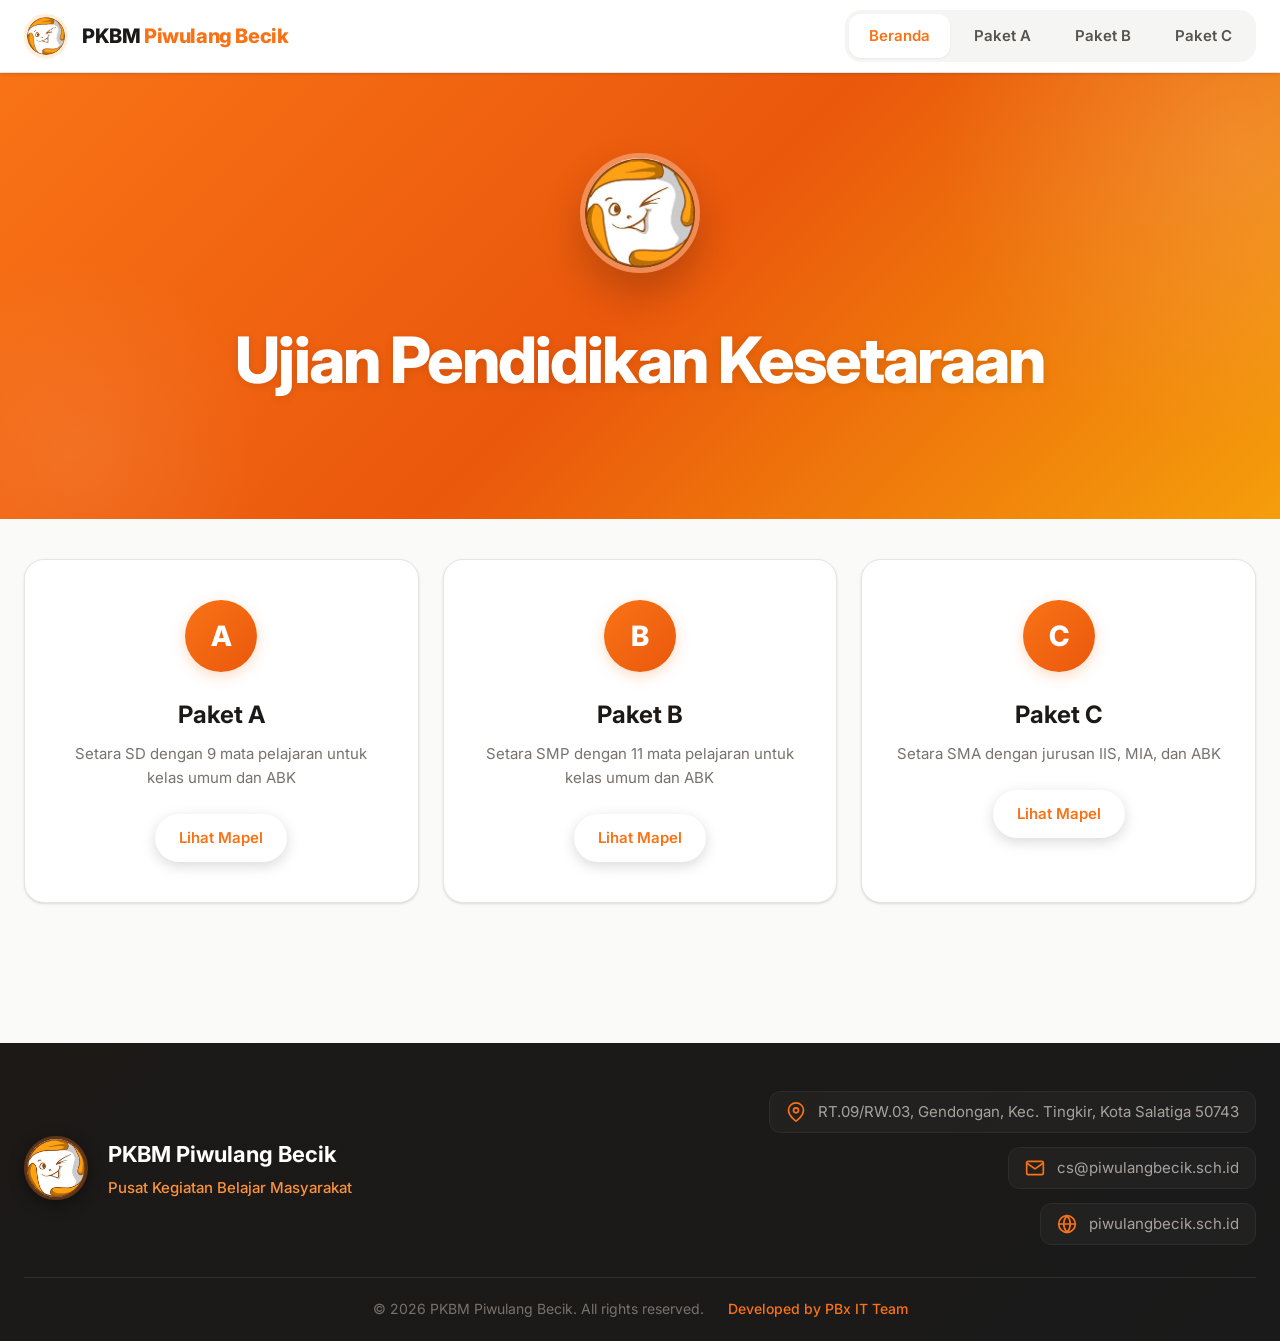
==== commit e260ece2: "fix: container HTML structure untuk grid spacing konsisten - Perbaiki struktur container di Paket A," ====
--- a/index.html
+++ b/index.html
@@ -287,8 +287,6 @@
                     </div>
                     </div>
                 </div>
-                </div>
-            </div>
 
                 <!-- Paket A ABK -->
                 <div id="a-abk" class="category-content" data-category="a-abk">
@@ -449,7 +447,6 @@
                     </div>
                 </div>
                 </div>
-            </div>
         </section>
 
         <!-- Paket B Page -->
@@ -672,7 +669,6 @@
                     </div>
                     </div>
                 </div>
-                </div>
 
                 <!-- Paket B ABK -->
                 <div id="b-abk" class="category-content" data-category="b-abk">
@@ -853,7 +849,6 @@
                     </div>
                 </div>
                 </div>
-            </div>
         </section>
 
         <!-- Paket C Page -->
@@ -1083,8 +1078,6 @@
                     </div>
                     </div>
                 </div>
-                </div>
-            </div>
 
                 <!-- Paket C MIA -->
                 <div id="c-mia" class="category-content" data-category="c-mia">
@@ -1264,8 +1257,6 @@
                     </div>
                     </div>
                 </div>
-                </div>
-            </div>
 
                 <!-- Paket C ABK -->
                 <div id="c-abk" class="category-content" data-category="c-abk">
@@ -1406,7 +1397,6 @@
                     </div>
                 </div>
                 </div>
-            </div>
         </section>
 
     </main>
--- a/style.css
+++ b/style.css
@@ -562,8 +562,9 @@
 /* Mapel Grid */
 .mapel-grid {
     display: grid;
-    grid-template-columns: repeat(auto-fill, minmax(260px, 1fr));
+    grid-template-columns: repeat(auto-fit, minmax(260px, 1fr));
     gap: 16px;
+    justify-items: stretch;
 }
 
 /* Mapel Card */
@@ -848,7 +849,7 @@
 
 @media (min-width: 1024px) {
     .mapel-grid {
-        grid-template-columns: repeat(auto-fill, minmax(300px, 1fr));
+        grid-template-columns: repeat(auto-fit, minmax(300px, 1fr));
     }
 }
 
@@ -1121,8 +1122,9 @@
 /* Skeleton Grid */
 .skeleton-grid {
     display: grid;
-    grid-template-columns: repeat(auto-fill, minmax(260px, 1fr));
+    grid-template-columns: repeat(auto-fit, minmax(260px, 1fr));
     gap: 16px;
+    justify-items: stretch;
 }
 
 @media (max-width: 768px) {
@@ -1133,7 +1135,7 @@
 
 @media (min-width: 1024px) {
     .skeleton-grid {
-        grid-template-columns: repeat(auto-fill, minmax(300px, 1fr));
+        grid-template-columns: repeat(auto-fit, minmax(300px, 1fr));
     }
 }
 
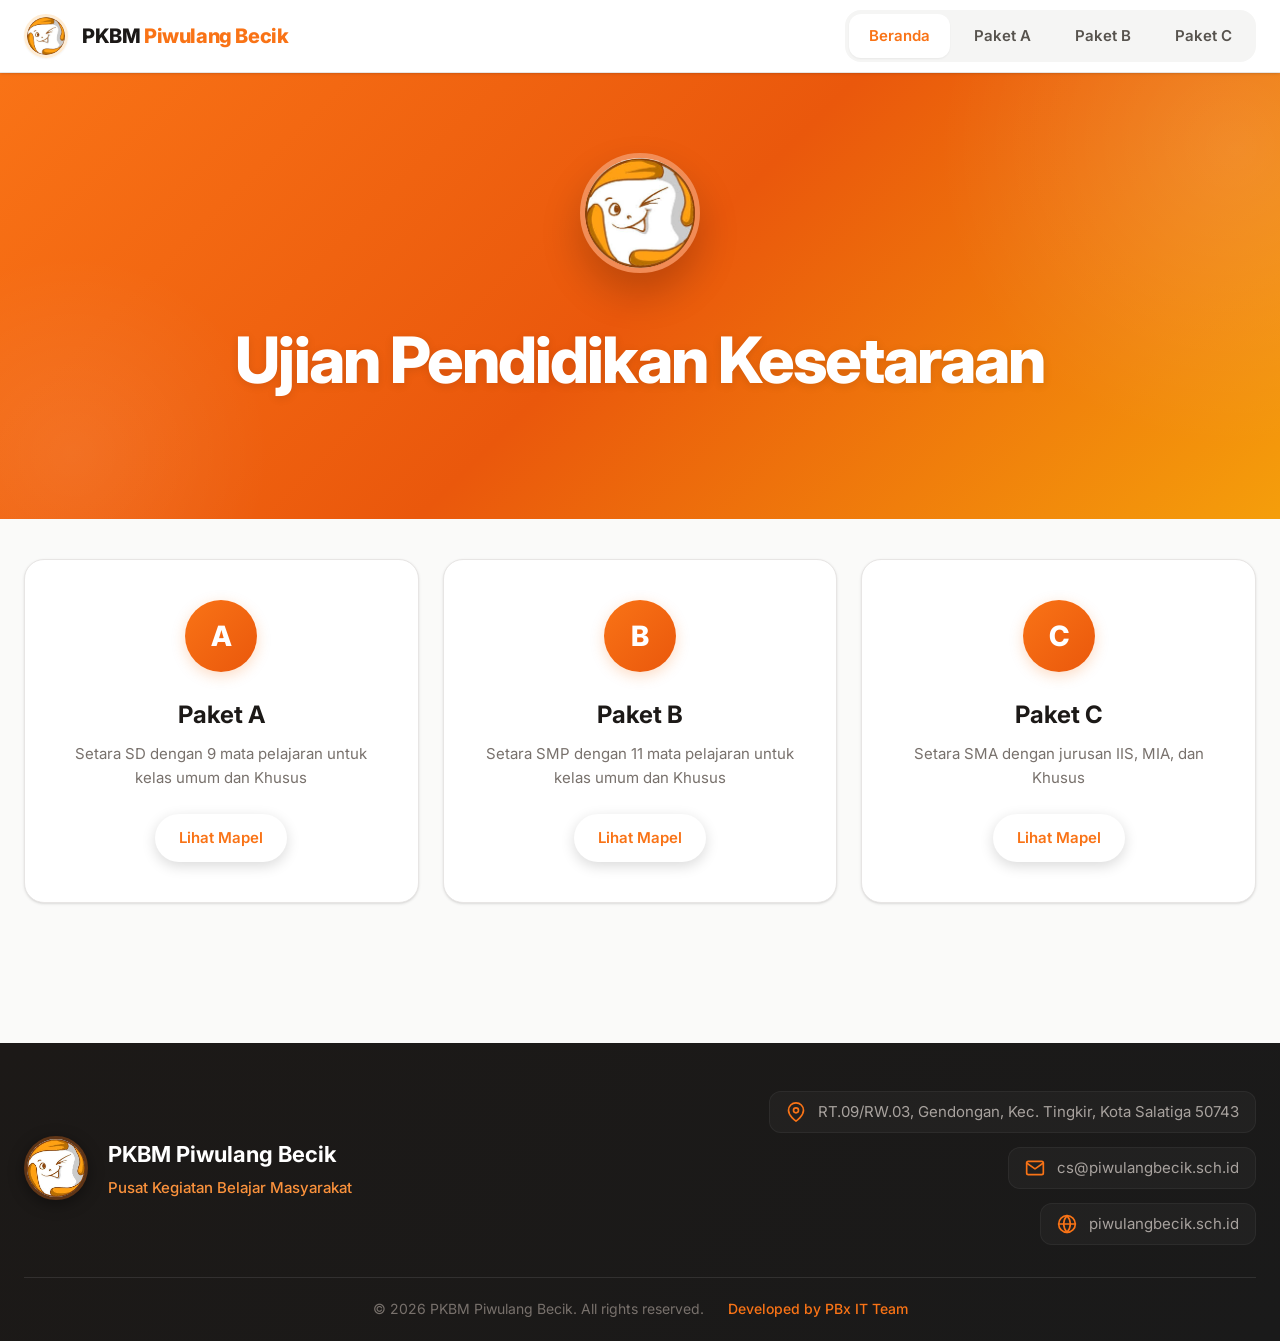
==== commit 42330f2f: "Ganti kategori ABK menjadi Khusus di semua paket" ====
--- a/index.html
+++ b/index.html
@@ -68,19 +68,19 @@
                     <div class="feature-card">
                         <div class="feature-icon">A</div>
                         <h3>Paket A</h3>
-                        <p>Setara SD dengan 9 mata pelajaran untuk kelas umum dan ABK</p>
+                        <p>Setara SD dengan 9 mata pelajaran untuk kelas umum dan Khusus</p>
                         <a href="#" class="btn btn-primary" onclick="showPage('paket-a'); return false;" style="padding: 12px 24px; font-size: 0.9375rem;">Lihat Mapel</a>
                     </div>
                     <div class="feature-card">
                         <div class="feature-icon">B</div>
                         <h3>Paket B</h3>
-                        <p>Setara SMP dengan 11 mata pelajaran untuk kelas umum dan ABK</p>
+                        <p>Setara SMP dengan 11 mata pelajaran untuk kelas umum dan Khusus</p>
                         <a href="#" class="btn btn-primary" onclick="showPage('paket-b'); return false;" style="padding: 12px 24px; font-size: 0.9375rem;">Lihat Mapel</a>
                     </div>
                     <div class="feature-card">
                         <div class="feature-icon">C</div>
                         <h3>Paket C</h3>
-                        <p>Setara SMA dengan jurusan IIS, MIA, dan ABK</p>
+                        <p>Setara SMA dengan jurusan IIS, MIA, dan Khusus</p>
                         <a href="#" class="btn btn-primary" onclick="showPage('paket-c'); return false;" style="padding: 12px 24px; font-size: 0.9375rem;">Lihat Mapel</a>
                     </div>
                 </div>
@@ -107,10 +107,10 @@
                                 </label>
                             </div>
                             <div class="category-option">
-                                <input type="radio" name="kategori-a" id="kat-a-abk" value="a-abk" onchange="showCategory('a-abk')">
-                                <label for="kat-a-abk" class="category-label">
+                                <input type="radio" name="kategori-a" id="kat-a-Khusus" value="a-Khusus" onchange="showCategory('a-Khusus')">
+                                <label for="kat-a-Khusus" class="category-label">
                                     <span class="category-icon">A</span>
-                                    <span>ABK</span>
+                                    <span>Khusus</span>
                                 </label>
                             </div>
                         </div>
@@ -288,72 +288,72 @@
                     </div>
                 </div>
 
-                <!-- Paket A ABK -->
-                <div id="a-abk" class="category-content" data-category="a-abk">
-                    <div class="category-locked" id="lock-a-abk">
+                <!-- Paket A Khusus -->
+                <div id="a-Khusus" class="category-content" data-category="a-Khusus">
+                    <div class="category-locked" id="lock-a-Khusus">
                         <div class="locked-content">
                             <div class="locked-icon">🔒</div>
                             <h3>Kategori Terkunci</h3>
-                            <p>Masukkan token untuk mengakses soal Paket A - ABK</p>
-                            <button class="btn btn-primary" onclick="showTokenModal('a-abk')" style="margin-top: 16px;">
+                            <p>Masukkan token untuk mengakses soal Paket A - Khusus</p>
+                            <button class="btn btn-primary" onclick="showTokenModal('a-Khusus')" style="margin-top: 16px;">
                                 Masukkan Token
                             </button>
                         </div>
                     </div>
-                    <div class="category-unlocked-content" id="content-a-abk">
+                    <div class="category-unlocked-content" id="content-a-Khusus">
                     <!-- Skeleton Loading Container -->
-                    <div class="skeleton-grid skeleton-container" id="skeleton-a-abk">
-                        <div class="skeleton-card">
-                            <div class="skeleton skeleton-icon"></div>
-                            <div class="skeleton-card-content">
-                                <div class="skeleton skeleton-text"></div>
-                                <div class="skeleton skeleton-text-sm"></div>
-                            </div>
-                            <div class="skeleton skeleton-arrow"></div>
-                        </div>
-                        <div class="skeleton-card">
-                            <div class="skeleton skeleton-icon"></div>
-                            <div class="skeleton-card-content">
-                                <div class="skeleton skeleton-text"></div>
-                                <div class="skeleton skeleton-text-sm"></div>
-                            </div>
-                            <div class="skeleton skeleton-arrow"></div>
-                        </div>
-                        <div class="skeleton-card">
-                            <div class="skeleton skeleton-icon"></div>
-                            <div class="skeleton-card-content">
-                                <div class="skeleton skeleton-text"></div>
-                                <div class="skeleton skeleton-text-sm"></div>
-                            </div>
-                            <div class="skeleton skeleton-arrow"></div>
-                        </div>
-                        <div class="skeleton-card">
-                            <div class="skeleton skeleton-icon"></div>
-                            <div class="skeleton-card-content">
-                                <div class="skeleton skeleton-text"></div>
-                                <div class="skeleton skeleton-text-sm"></div>
-                            </div>
-                            <div class="skeleton skeleton-arrow"></div>
-                        </div>
-                        <div class="skeleton-card">
-                            <div class="skeleton skeleton-icon"></div>
-                            <div class="skeleton-card-content">
-                                <div class="skeleton skeleton-text"></div>
-                                <div class="skeleton skeleton-text-sm"></div>
-                            </div>
-                            <div class="skeleton skeleton-arrow"></div>
-                        </div>
-                        <div class="skeleton-card">
-                            <div class="skeleton skeleton-icon"></div>
-                            <div class="skeleton-card-content">
-                                <div class="skeleton skeleton-text"></div>
-                                <div class="skeleton skeleton-text-sm"></div>
-                            </div>
-                            <div class="skeleton skeleton-arrow"></div>
-                        </div>
-                    </div>
-                    <div class="mapel-grid" id="grid-a-abk">
-                        <a href="#" class="mapel-card" data-key="a-abk-islam" data-name="Agama Islam">
+                    <div class="skeleton-grid skeleton-container" id="skeleton-a-Khusus">
+                        <div class="skeleton-card">
+                            <div class="skeleton skeleton-icon"></div>
+                            <div class="skeleton-card-content">
+                                <div class="skeleton skeleton-text"></div>
+                                <div class="skeleton skeleton-text-sm"></div>
+                            </div>
+                            <div class="skeleton skeleton-arrow"></div>
+                        </div>
+                        <div class="skeleton-card">
+                            <div class="skeleton skeleton-icon"></div>
+                            <div class="skeleton-card-content">
+                                <div class="skeleton skeleton-text"></div>
+                                <div class="skeleton skeleton-text-sm"></div>
+                            </div>
+                            <div class="skeleton skeleton-arrow"></div>
+                        </div>
+                        <div class="skeleton-card">
+                            <div class="skeleton skeleton-icon"></div>
+                            <div class="skeleton-card-content">
+                                <div class="skeleton skeleton-text"></div>
+                                <div class="skeleton skeleton-text-sm"></div>
+                            </div>
+                            <div class="skeleton skeleton-arrow"></div>
+                        </div>
+                        <div class="skeleton-card">
+                            <div class="skeleton skeleton-icon"></div>
+                            <div class="skeleton-card-content">
+                                <div class="skeleton skeleton-text"></div>
+                                <div class="skeleton skeleton-text-sm"></div>
+                            </div>
+                            <div class="skeleton skeleton-arrow"></div>
+                        </div>
+                        <div class="skeleton-card">
+                            <div class="skeleton skeleton-icon"></div>
+                            <div class="skeleton-card-content">
+                                <div class="skeleton skeleton-text"></div>
+                                <div class="skeleton skeleton-text-sm"></div>
+                            </div>
+                            <div class="skeleton skeleton-arrow"></div>
+                        </div>
+                        <div class="skeleton-card">
+                            <div class="skeleton skeleton-icon"></div>
+                            <div class="skeleton-card-content">
+                                <div class="skeleton skeleton-text"></div>
+                                <div class="skeleton skeleton-text-sm"></div>
+                            </div>
+                            <div class="skeleton skeleton-arrow"></div>
+                        </div>
+                    </div>
+                    <div class="mapel-grid" id="grid-a-Khusus">
+                        <a href="#" class="mapel-card" data-key="a-Khusus-islam" data-name="Agama Islam">
                             <div class="mapel-icon">AI</div>
                             <div class="mapel-info">
                                 <h3>Agama Islam</h3>
@@ -363,7 +363,7 @@
                                 <path stroke-linecap="round" stroke-linejoin="round" stroke-width="2" d="M9 5l7 7-7 7" />
                             </svg>
                         </a>
-                        <a href="#" class="mapel-card" data-key="a-abk-kristen" data-name="Agama Kristen">
+                        <a href="#" class="mapel-card" data-key="a-Khusus-kristen" data-name="Agama Kristen">
                             <div class="mapel-icon">AK</div>
                             <div class="mapel-info">
                                 <h3>Agama Kristen</h3>
@@ -373,7 +373,7 @@
                                 <path stroke-linecap="round" stroke-linejoin="round" stroke-width="2" d="M9 5l7 7-7 7" />
                             </svg>
                         </a>
-                        <a href="#" class="mapel-card" data-key="a-abk-katolik" data-name="Agama Katolik">
+                        <a href="#" class="mapel-card" data-key="a-Khusus-katolik" data-name="Agama Katolik">
                             <div class="mapel-icon">AK</div>
                             <div class="mapel-info">
                                 <h3>Agama Katolik</h3>
@@ -383,7 +383,7 @@
                                 <path stroke-linecap="round" stroke-linejoin="round" stroke-width="2" d="M9 5l7 7-7 7" />
                             </svg>
                         </a>
-                        <a href="#" class="mapel-card" data-key="a-abk-buddha" data-name="Agama Buddha">
+                        <a href="#" class="mapel-card" data-key="a-Khusus-buddha" data-name="Agama Buddha">
                             <div class="mapel-icon">AB</div>
                             <div class="mapel-info">
                                 <h3>Agama Buddha</h3>
@@ -393,7 +393,7 @@
                                 <path stroke-linecap="round" stroke-linejoin="round" stroke-width="2" d="M9 5l7 7-7 7" />
                             </svg>
                         </a>
-                        <a href="#" class="mapel-card" data-key="a-abk-hindu" data-name="Agama Hindu">
+                        <a href="#" class="mapel-card" data-key="a-Khusus-hindu" data-name="Agama Hindu">
                             <div class="mapel-icon">AH</div>
                             <div class="mapel-info">
                                 <h3>Agama Hindu</h3>
@@ -403,7 +403,7 @@
                                 <path stroke-linecap="round" stroke-linejoin="round" stroke-width="2" d="M9 5l7 7-7 7" />
                             </svg>
                         </a>
-                        <a href="#" class="mapel-card" data-key="a-abk-ppkn" data-name="PPKN">
+                        <a href="#" class="mapel-card" data-key="a-Khusus-ppkn" data-name="PPKN">
                             <div class="mapel-icon">PP</div>
                             <div class="mapel-info">
                                 <h3>PPKN</h3>
@@ -413,7 +413,7 @@
                                 <path stroke-linecap="round" stroke-linejoin="round" stroke-width="2" d="M9 5l7 7-7 7" />
                             </svg>
                         </a>
-                        <a href="#" class="mapel-card" data-key="a-abk-ipas" data-name="IPAS">
+                        <a href="#" class="mapel-card" data-key="a-Khusus-ipas" data-name="IPAS">
                             <div class="mapel-icon">IP</div>
                             <div class="mapel-info">
                                 <h3>IPAS</h3>
@@ -423,7 +423,7 @@
                                 <path stroke-linecap="round" stroke-linejoin="round" stroke-width="2" d="M9 5l7 7-7 7" />
                             </svg>
                         </a>
-                        <a href="#" class="mapel-card" data-key="a-abk-matematika" data-name="Matematika">
+                        <a href="#" class="mapel-card" data-key="a-Khusus-matematika" data-name="Matematika">
                             <div class="mapel-icon">MT</div>
                             <div class="mapel-info">
                                 <h3>Matematika</h3>
@@ -433,7 +433,7 @@
                                 <path stroke-linecap="round" stroke-linejoin="round" stroke-width="2" d="M9 5l7 7-7 7" />
                             </svg>
                         </a>
-                        <a href="#" class="mapel-card" data-key="a-abk-bi" data-name="Bahasa Indonesia">
+                        <a href="#" class="mapel-card" data-key="a-Khusus-bi" data-name="Bahasa Indonesia">
                             <div class="mapel-icon">BI</div>
                             <div class="mapel-info">
                                 <h3>Bahasa Indonesia</h3>
@@ -469,10 +469,10 @@
                                 </label>
                             </div>
                             <div class="category-option">
-                                <input type="radio" name="kategori-b" id="kat-b-abk" value="b-abk" onchange="showCategory('b-abk')">
-                                <label for="kat-b-abk" class="category-label">
+                                <input type="radio" name="kategori-b" id="kat-b-Khusus" value="b-Khusus" onchange="showCategory('b-Khusus')">
+                                <label for="kat-b-Khusus" class="category-label">
                                     <span class="category-icon">A</span>
-                                    <span>ABK</span>
+                                    <span>Khusus</span>
                                 </label>
                             </div>
                         </div>
@@ -670,72 +670,72 @@
                     </div>
                 </div>
 
-                <!-- Paket B ABK -->
-                <div id="b-abk" class="category-content" data-category="b-abk">
-                    <div class="category-locked" id="lock-b-abk">
+                <!-- Paket B Khusus -->
+                <div id="b-Khusus" class="category-content" data-category="b-Khusus">
+                    <div class="category-locked" id="lock-b-Khusus">
                         <div class="locked-content">
                             <div class="locked-icon">🔒</div>
                             <h3>Kategori Terkunci</h3>
-                            <p>Masukkan token untuk mengakses soal Paket B - ABK</p>
-                            <button class="btn btn-primary" onclick="showTokenModal('b-abk')" style="margin-top: 16px;">
+                            <p>Masukkan token untuk mengakses soal Paket B - Khusus</p>
+                            <button class="btn btn-primary" onclick="showTokenModal('b-Khusus')" style="margin-top: 16px;">
                                 Masukkan Token
                             </button>
                         </div>
                     </div>
-                    <div class="category-unlocked-content" id="content-b-abk">
+                    <div class="category-unlocked-content" id="content-b-Khusus">
                     <!-- Skeleton Loading Container -->
-                    <div class="skeleton-grid skeleton-container" id="skeleton-b-abk">
-                        <div class="skeleton-card">
-                            <div class="skeleton skeleton-icon"></div>
-                            <div class="skeleton-card-content">
-                                <div class="skeleton skeleton-text"></div>
-                                <div class="skeleton skeleton-text-sm"></div>
-                            </div>
-                            <div class="skeleton skeleton-arrow"></div>
-                        </div>
-                        <div class="skeleton-card">
-                            <div class="skeleton skeleton-icon"></div>
-                            <div class="skeleton-card-content">
-                                <div class="skeleton skeleton-text"></div>
-                                <div class="skeleton skeleton-text-sm"></div>
-                            </div>
-                            <div class="skeleton skeleton-arrow"></div>
-                        </div>
-                        <div class="skeleton-card">
-                            <div class="skeleton skeleton-icon"></div>
-                            <div class="skeleton-card-content">
-                                <div class="skeleton skeleton-text"></div>
-                                <div class="skeleton skeleton-text-sm"></div>
-                            </div>
-                            <div class="skeleton skeleton-arrow"></div>
-                        </div>
-                        <div class="skeleton-card">
-                            <div class="skeleton skeleton-icon"></div>
-                            <div class="skeleton-card-content">
-                                <div class="skeleton skeleton-text"></div>
-                                <div class="skeleton skeleton-text-sm"></div>
-                            </div>
-                            <div class="skeleton skeleton-arrow"></div>
-                        </div>
-                        <div class="skeleton-card">
-                            <div class="skeleton skeleton-icon"></div>
-                            <div class="skeleton-card-content">
-                                <div class="skeleton skeleton-text"></div>
-                                <div class="skeleton skeleton-text-sm"></div>
-                            </div>
-                            <div class="skeleton skeleton-arrow"></div>
-                        </div>
-                        <div class="skeleton-card">
-                            <div class="skeleton skeleton-icon"></div>
-                            <div class="skeleton-card-content">
-                                <div class="skeleton skeleton-text"></div>
-                                <div class="skeleton skeleton-text-sm"></div>
-                            </div>
-                            <div class="skeleton skeleton-arrow"></div>
-                        </div>
-                    </div>
-                    <div class="mapel-grid" id="grid-b-abk">
-                        <a href="#" class="mapel-card" data-key="b-abk-islam" data-name="Agama Islam">
+                    <div class="skeleton-grid skeleton-container" id="skeleton-b-Khusus">
+                        <div class="skeleton-card">
+                            <div class="skeleton skeleton-icon"></div>
+                            <div class="skeleton-card-content">
+                                <div class="skeleton skeleton-text"></div>
+                                <div class="skeleton skeleton-text-sm"></div>
+                            </div>
+                            <div class="skeleton skeleton-arrow"></div>
+                        </div>
+                        <div class="skeleton-card">
+                            <div class="skeleton skeleton-icon"></div>
+                            <div class="skeleton-card-content">
+                                <div class="skeleton skeleton-text"></div>
+                                <div class="skeleton skeleton-text-sm"></div>
+                            </div>
+                            <div class="skeleton skeleton-arrow"></div>
+                        </div>
+                        <div class="skeleton-card">
+                            <div class="skeleton skeleton-icon"></div>
+                            <div class="skeleton-card-content">
+                                <div class="skeleton skeleton-text"></div>
+                                <div class="skeleton skeleton-text-sm"></div>
+                            </div>
+                            <div class="skeleton skeleton-arrow"></div>
+                        </div>
+                        <div class="skeleton-card">
+                            <div class="skeleton skeleton-icon"></div>
+                            <div class="skeleton-card-content">
+                                <div class="skeleton skeleton-text"></div>
+                                <div class="skeleton skeleton-text-sm"></div>
+                            </div>
+                            <div class="skeleton skeleton-arrow"></div>
+                        </div>
+                        <div class="skeleton-card">
+                            <div class="skeleton skeleton-icon"></div>
+                            <div class="skeleton-card-content">
+                                <div class="skeleton skeleton-text"></div>
+                                <div class="skeleton skeleton-text-sm"></div>
+                            </div>
+                            <div class="skeleton skeleton-arrow"></div>
+                        </div>
+                        <div class="skeleton-card">
+                            <div class="skeleton skeleton-icon"></div>
+                            <div class="skeleton-card-content">
+                                <div class="skeleton skeleton-text"></div>
+                                <div class="skeleton skeleton-text-sm"></div>
+                            </div>
+                            <div class="skeleton skeleton-arrow"></div>
+                        </div>
+                    </div>
+                    <div class="mapel-grid" id="grid-b-Khusus">
+                        <a href="#" class="mapel-card" data-key="b-Khusus-islam" data-name="Agama Islam">
                             <div class="mapel-icon">AI</div>
                             <div class="mapel-info">
                                 <h3>Agama Islam</h3>
@@ -745,7 +745,7 @@
                                 <path stroke-linecap="round" stroke-linejoin="round" stroke-width="2" d="M9 5l7 7-7 7" />
                             </svg>
                         </a>
-                        <a href="#" class="mapel-card" data-key="b-abk-kristen" data-name="Agama Kristen">
+                        <a href="#" class="mapel-card" data-key="b-Khusus-kristen" data-name="Agama Kristen">
                             <div class="mapel-icon">AK</div>
                             <div class="mapel-info">
                                 <h3>Agama Kristen</h3>
@@ -755,7 +755,7 @@
                                 <path stroke-linecap="round" stroke-linejoin="round" stroke-width="2" d="M9 5l7 7-7 7" />
                             </svg>
                         </a>
-                        <a href="#" class="mapel-card" data-key="b-abk-katolik" data-name="Agama Katolik">
+                        <a href="#" class="mapel-card" data-key="b-Khusus-katolik" data-name="Agama Katolik">
                             <div class="mapel-icon">AK</div>
                             <div class="mapel-info">
                                 <h3>Agama Katolik</h3>
@@ -765,7 +765,7 @@
                                 <path stroke-linecap="round" stroke-linejoin="round" stroke-width="2" d="M9 5l7 7-7 7" />
                             </svg>
                         </a>
-                        <a href="#" class="mapel-card" data-key="b-abk-buddha" data-name="Agama Buddha">
+                        <a href="#" class="mapel-card" data-key="b-Khusus-buddha" data-name="Agama Buddha">
                             <div class="mapel-icon">AB</div>
                             <div class="mapel-info">
                                 <h3>Agama Buddha</h3>
@@ -775,7 +775,7 @@
                                 <path stroke-linecap="round" stroke-linejoin="round" stroke-width="2" d="M9 5l7 7-7 7" />
                             </svg>
                         </a>
-                        <a href="#" class="mapel-card" data-key="b-abk-hindu" data-name="Agama Hindu">
+                        <a href="#" class="mapel-card" data-key="b-Khusus-hindu" data-name="Agama Hindu">
                             <div class="mapel-icon">AH</div>
                             <div class="mapel-info">
                                 <h3>Agama Hindu</h3>
@@ -785,7 +785,7 @@
                                 <path stroke-linecap="round" stroke-linejoin="round" stroke-width="2" d="M9 5l7 7-7 7" />
                             </svg>
                         </a>
-                        <a href="#" class="mapel-card" data-key="b-abk-pkn" data-name="PKN">
+                        <a href="#" class="mapel-card" data-key="b-Khusus-pkn" data-name="PKN">
                             <div class="mapel-icon">PK</div>
                             <div class="mapel-info">
                                 <h3>PKN</h3>
@@ -795,7 +795,7 @@
                                 <path stroke-linecap="round" stroke-linejoin="round" stroke-width="2" d="M9 5l7 7-7 7" />
                             </svg>
                         </a>
-                        <a href="#" class="mapel-card" data-key="b-abk-ipa" data-name="IPA">
+                        <a href="#" class="mapel-card" data-key="b-Khusus-ipa" data-name="IPA">
                             <div class="mapel-icon">IA</div>
                             <div class="mapel-info">
                                 <h3>IPA</h3>
@@ -805,7 +805,7 @@
                                 <path stroke-linecap="round" stroke-linejoin="round" stroke-width="2" d="M9 5l7 7-7 7" />
                             </svg>
                         </a>
-                        <a href="#" class="mapel-card" data-key="b-abk-ips" data-name="IPS">
+                        <a href="#" class="mapel-card" data-key="b-Khusus-ips" data-name="IPS">
                             <div class="mapel-icon">IS</div>
                             <div class="mapel-info">
                                 <h3>IPS</h3>
@@ -815,7 +815,7 @@
                                 <path stroke-linecap="round" stroke-linejoin="round" stroke-width="2" d="M9 5l7 7-7 7" />
                             </svg>
                         </a>
-                        <a href="#" class="mapel-card" data-key="b-abk-matematika" data-name="Matematika">
+                        <a href="#" class="mapel-card" data-key="b-Khusus-matematika" data-name="Matematika">
                             <div class="mapel-icon">MT</div>
                             <div class="mapel-info">
                                 <h3>Matematika</h3>
@@ -825,7 +825,7 @@
                                 <path stroke-linecap="round" stroke-linejoin="round" stroke-width="2" d="M9 5l7 7-7 7" />
                             </svg>
                         </a>
-                        <a href="#" class="mapel-card" data-key="b-abk-bi" data-name="Bahasa Indonesia">
+                        <a href="#" class="mapel-card" data-key="b-Khusus-bi" data-name="Bahasa Indonesia">
                             <div class="mapel-icon">BI</div>
                             <div class="mapel-info">
                                 <h3>Bahasa Indonesia</h3>
@@ -835,7 +835,7 @@
                                 <path stroke-linecap="round" stroke-linejoin="round" stroke-width="2" d="M9 5l7 7-7 7" />
                             </svg>
                         </a>
-                        <a href="#" class="mapel-card" data-key="b-abk-inggris" data-name="Bahasa Inggris">
+                        <a href="#" class="mapel-card" data-key="b-Khusus-inggris" data-name="Bahasa Inggris">
                             <div class="mapel-icon">BG</div>
                             <div class="mapel-info">
                                 <h3>Bahasa Inggris</h3>
@@ -878,10 +878,10 @@
                                 </label>
                             </div>
                             <div class="category-option">
-                                <input type="radio" name="kategori-c" id="kat-c-abk" value="c-abk" onchange="showCategory('c-abk')">
-                                <label for="kat-c-abk" class="category-label">
+                                <input type="radio" name="kategori-c" id="kat-c-Khusus" value="c-Khusus" onchange="showCategory('c-Khusus')">
+                                <label for="kat-c-Khusus" class="category-label">
                                     <span class="category-icon">A</span>
-                                    <span>ABK</span>
+                                    <span>Khusus</span>
                                 </label>
                             </div>
                         </div>
@@ -1258,72 +1258,72 @@
                     </div>
                 </div>
 
-                <!-- Paket C ABK -->
-                <div id="c-abk" class="category-content" data-category="c-abk">
-                    <div class="category-locked" id="lock-c-abk">
+                <!-- Paket C Khusus -->
+                <div id="c-Khusus" class="category-content" data-category="c-Khusus">
+                    <div class="category-locked" id="lock-c-Khusus">
                         <div class="locked-content">
                             <div class="locked-icon">🔒</div>
                             <h3>Kategori Terkunci</h3>
-                            <p>Masukkan token untuk mengakses soal Paket C - ABK</p>
-                            <button class="btn btn-primary" onclick="showTokenModal('c-abk')" style="margin-top: 16px;">
+                            <p>Masukkan token untuk mengakses soal Paket C - Khusus</p>
+                            <button class="btn btn-primary" onclick="showTokenModal('c-Khusus')" style="margin-top: 16px;">
                                 Masukkan Token
                             </button>
                         </div>
                     </div>
-                    <div class="category-unlocked-content" id="content-c-abk">
+                    <div class="category-unlocked-content" id="content-c-Khusus">
                     <!-- Skeleton Loading Container -->
-                    <div class="skeleton-grid skeleton-container" id="skeleton-c-abk">
-                        <div class="skeleton-card">
-                            <div class="skeleton skeleton-icon"></div>
-                            <div class="skeleton-card-content">
-                                <div class="skeleton skeleton-text"></div>
-                                <div class="skeleton skeleton-text-sm"></div>
-                            </div>
-                            <div class="skeleton skeleton-arrow"></div>
-                        </div>
-                        <div class="skeleton-card">
-                            <div class="skeleton skeleton-icon"></div>
-                            <div class="skeleton-card-content">
-                                <div class="skeleton skeleton-text"></div>
-                                <div class="skeleton skeleton-text-sm"></div>
-                            </div>
-                            <div class="skeleton skeleton-arrow"></div>
-                        </div>
-                        <div class="skeleton-card">
-                            <div class="skeleton skeleton-icon"></div>
-                            <div class="skeleton-card-content">
-                                <div class="skeleton skeleton-text"></div>
-                                <div class="skeleton skeleton-text-sm"></div>
-                            </div>
-                            <div class="skeleton skeleton-arrow"></div>
-                        </div>
-                        <div class="skeleton-card">
-                            <div class="skeleton skeleton-icon"></div>
-                            <div class="skeleton-card-content">
-                                <div class="skeleton skeleton-text"></div>
-                                <div class="skeleton skeleton-text-sm"></div>
-                            </div>
-                            <div class="skeleton skeleton-arrow"></div>
-                        </div>
-                        <div class="skeleton-card">
-                            <div class="skeleton skeleton-icon"></div>
-                            <div class="skeleton-card-content">
-                                <div class="skeleton skeleton-text"></div>
-                                <div class="skeleton skeleton-text-sm"></div>
-                            </div>
-                            <div class="skeleton skeleton-arrow"></div>
-                        </div>
-                        <div class="skeleton-card">
-                            <div class="skeleton skeleton-icon"></div>
-                            <div class="skeleton-card-content">
-                                <div class="skeleton skeleton-text"></div>
-                                <div class="skeleton skeleton-text-sm"></div>
-                            </div>
-                            <div class="skeleton skeleton-arrow"></div>
-                        </div>
-                    </div>
-                    <div class="mapel-grid" id="grid-c-abk">
-                        <a href="#" class="mapel-card" data-key="c-abk-islam" data-name="Agama Islam">
+                    <div class="skeleton-grid skeleton-container" id="skeleton-c-Khusus">
+                        <div class="skeleton-card">
+                            <div class="skeleton skeleton-icon"></div>
+                            <div class="skeleton-card-content">
+                                <div class="skeleton skeleton-text"></div>
+                                <div class="skeleton skeleton-text-sm"></div>
+                            </div>
+                            <div class="skeleton skeleton-arrow"></div>
+                        </div>
+                        <div class="skeleton-card">
+                            <div class="skeleton skeleton-icon"></div>
+                            <div class="skeleton-card-content">
+                                <div class="skeleton skeleton-text"></div>
+                                <div class="skeleton skeleton-text-sm"></div>
+                            </div>
+                            <div class="skeleton skeleton-arrow"></div>
+                        </div>
+                        <div class="skeleton-card">
+                            <div class="skeleton skeleton-icon"></div>
+                            <div class="skeleton-card-content">
+                                <div class="skeleton skeleton-text"></div>
+                                <div class="skeleton skeleton-text-sm"></div>
+                            </div>
+                            <div class="skeleton skeleton-arrow"></div>
+                        </div>
+                        <div class="skeleton-card">
+                            <div class="skeleton skeleton-icon"></div>
+                            <div class="skeleton-card-content">
+                                <div class="skeleton skeleton-text"></div>
+                                <div class="skeleton skeleton-text-sm"></div>
+                            </div>
+                            <div class="skeleton skeleton-arrow"></div>
+                        </div>
+                        <div class="skeleton-card">
+                            <div class="skeleton skeleton-icon"></div>
+                            <div class="skeleton-card-content">
+                                <div class="skeleton skeleton-text"></div>
+                                <div class="skeleton skeleton-text-sm"></div>
+                            </div>
+                            <div class="skeleton skeleton-arrow"></div>
+                        </div>
+                        <div class="skeleton-card">
+                            <div class="skeleton skeleton-icon"></div>
+                            <div class="skeleton-card-content">
+                                <div class="skeleton skeleton-text"></div>
+                                <div class="skeleton skeleton-text-sm"></div>
+                            </div>
+                            <div class="skeleton skeleton-arrow"></div>
+                        </div>
+                    </div>
+                    <div class="mapel-grid" id="grid-c-Khusus">
+                        <a href="#" class="mapel-card" data-key="c-Khusus-islam" data-name="Agama Islam">
                             <div class="mapel-icon">AI</div>
                             <div class="mapel-info">
                                 <h3>Agama Islam</h3>
@@ -1333,7 +1333,7 @@
                                 <path stroke-linecap="round" stroke-linejoin="round" stroke-width="2" d="M9 5l7 7-7 7" />
                             </svg>
                         </a>
-                        <a href="#" class="mapel-card" data-key="c-abk-kristen" data-name="Agama Kristen">
+                        <a href="#" class="mapel-card" data-key="c-Khusus-kristen" data-name="Agama Kristen">
                             <div class="mapel-icon">AK</div>
                             <div class="mapel-info">
                                 <h3>Agama Kristen</h3>
@@ -1343,7 +1343,7 @@
                                 <path stroke-linecap="round" stroke-linejoin="round" stroke-width="2" d="M9 5l7 7-7 7" />
                             </svg>
                         </a>
-                        <a href="#" class="mapel-card" data-key="c-abk-katolik" data-name="Agama Katolik">
+                        <a href="#" class="mapel-card" data-key="c-Khusus-katolik" data-name="Agama Katolik">
                             <div class="mapel-icon">AK</div>
                             <div class="mapel-info">
                                 <h3>Agama Katolik</h3>
@@ -1353,7 +1353,7 @@
                                 <path stroke-linecap="round" stroke-linejoin="round" stroke-width="2" d="M9 5l7 7-7 7" />
                             </svg>
                         </a>
-                        <a href="#" class="mapel-card" data-key="c-abk-pkn" data-name="PKN">
+                        <a href="#" class="mapel-card" data-key="c-Khusus-pkn" data-name="PKN">
                             <div class="mapel-icon">PK</div>
                             <div class="mapel-info">
                                 <h3>PKN</h3>
@@ -1363,7 +1363,7 @@
                                 <path stroke-linecap="round" stroke-linejoin="round" stroke-width="2" d="M9 5l7 7-7 7" />
                             </svg>
                         </a>
-                        <a href="#" class="mapel-card" data-key="c-abk-matematika" data-name="Matematika">
+                        <a href="#" class="mapel-card" data-key="c-Khusus-matematika" data-name="Matematika">
                             <div class="mapel-icon">MT</div>
                             <div class="mapel-info">
                                 <h3>Matematika</h3>
@@ -1373,7 +1373,7 @@
                                 <path stroke-linecap="round" stroke-linejoin="round" stroke-width="2" d="M9 5l7 7-7 7" />
                             </svg>
                         </a>
-                        <a href="#" class="mapel-card" data-key="c-abk-bi" data-name="Bahasa Indonesia">
+                        <a href="#" class="mapel-card" data-key="c-Khusus-bi" data-name="Bahasa Indonesia">
                             <div class="mapel-icon">BI</div>
                             <div class="mapel-info">
                                 <h3>Bahasa Indonesia</h3>
@@ -1383,7 +1383,7 @@
                                 <path stroke-linecap="round" stroke-linejoin="round" stroke-width="2" d="M9 5l7 7-7 7" />
                             </svg>
                         </a>
-                        <a href="#" class="mapel-card" data-key="c-abk-inggris" data-name="Bahasa Inggris">
+                        <a href="#" class="mapel-card" data-key="c-Khusus-inggris" data-name="Bahasa Inggris">
                             <div class="mapel-icon">BG</div>
                             <div class="mapel-info">
                                 <h3>Bahasa Inggris</h3>
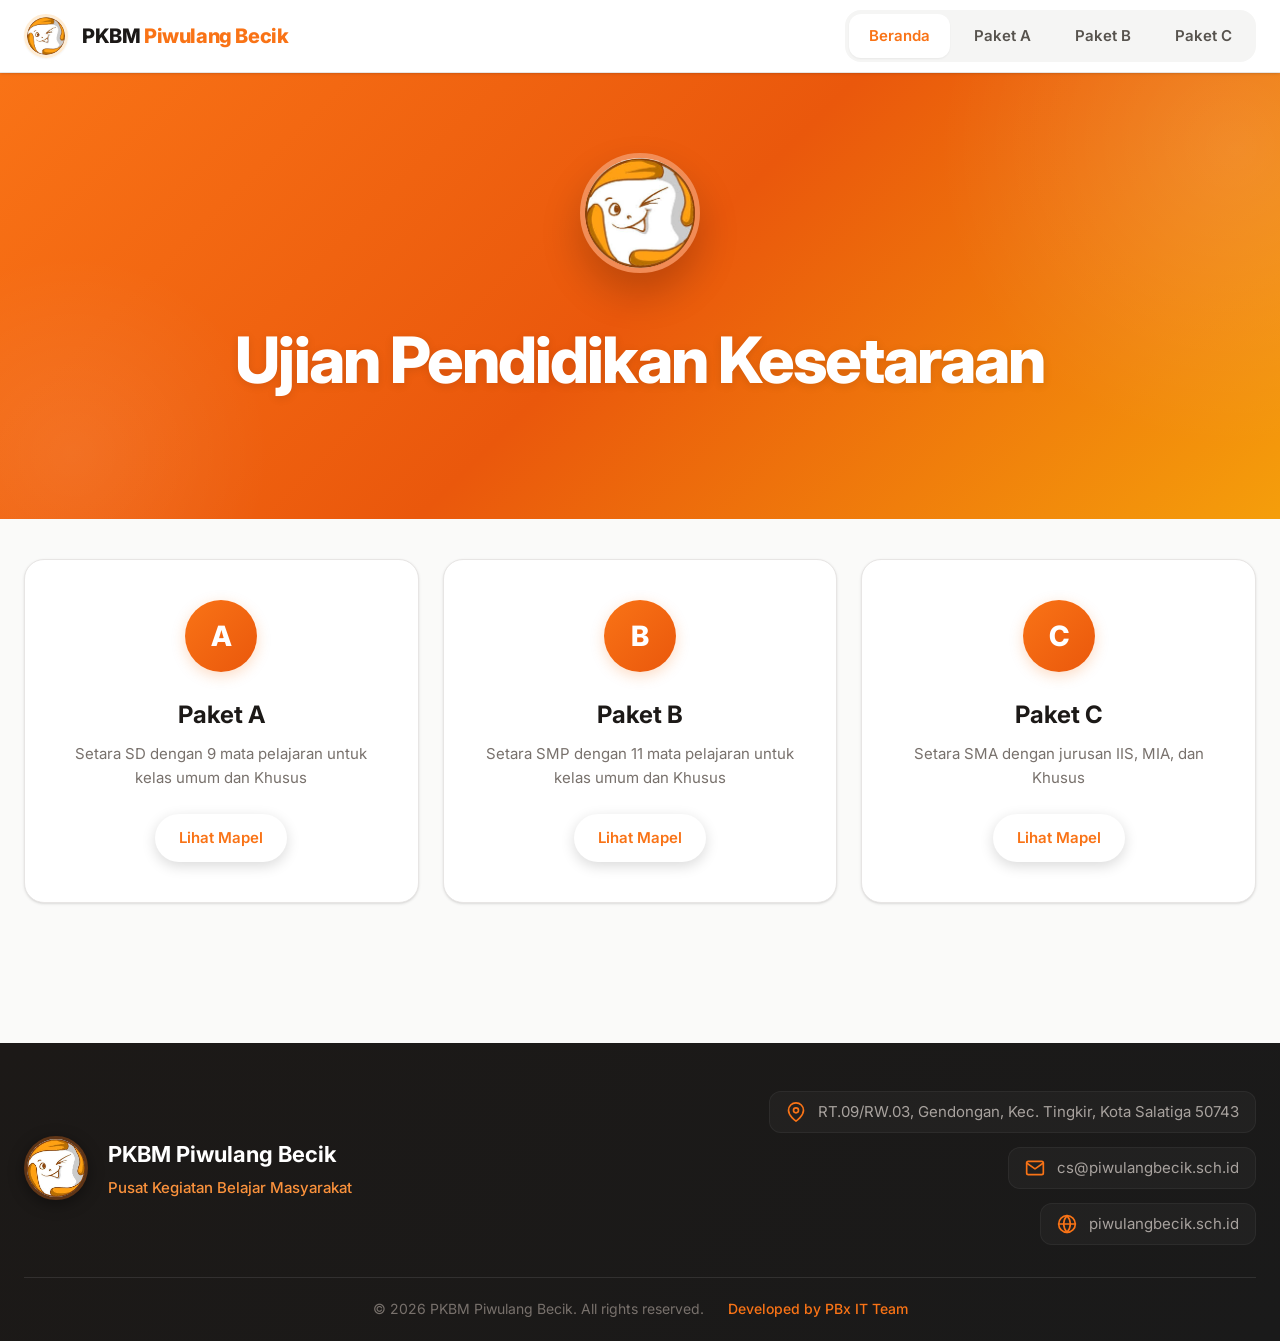
==== commit bf833f66: "Ganti icon kategori Khusus dari A ke K" ====
--- a/index.html
+++ b/index.html
@@ -107,9 +107,9 @@
                                 </label>
                             </div>
                             <div class="category-option">
-                                <input type="radio" name="kategori-a" id="kat-a-Khusus" value="a-Khusus" onchange="showCategory('a-Khusus')">
-                                <label for="kat-a-Khusus" class="category-label">
-                                    <span class="category-icon">A</span>
+                                <input type="radio" name="kategori-a" id="kat-a-khusus" value="a-khusus" onchange="showCategory('a-khusus')">
+                                <label for="kat-a-khusus" class="category-label">
+                                    <span class="category-icon">K</span>
                                     <span>Khusus</span>
                                 </label>
                             </div>
@@ -289,71 +289,71 @@
                 </div>
 
                 <!-- Paket A Khusus -->
-                <div id="a-Khusus" class="category-content" data-category="a-Khusus">
-                    <div class="category-locked" id="lock-a-Khusus">
+                <div id="a-khusus" class="category-content" data-category="a-khusus">
+                    <div class="category-locked" id="lock-a-khusus">
                         <div class="locked-content">
                             <div class="locked-icon">🔒</div>
                             <h3>Kategori Terkunci</h3>
                             <p>Masukkan token untuk mengakses soal Paket A - Khusus</p>
-                            <button class="btn btn-primary" onclick="showTokenModal('a-Khusus')" style="margin-top: 16px;">
+                            <button class="btn btn-primary" onclick="showTokenModal('a-khusus')" style="margin-top: 16px;">
                                 Masukkan Token
                             </button>
                         </div>
                     </div>
-                    <div class="category-unlocked-content" id="content-a-Khusus">
+                    <div class="category-unlocked-content" id="content-a-khusus">
                     <!-- Skeleton Loading Container -->
-                    <div class="skeleton-grid skeleton-container" id="skeleton-a-Khusus">
-                        <div class="skeleton-card">
-                            <div class="skeleton skeleton-icon"></div>
-                            <div class="skeleton-card-content">
-                                <div class="skeleton skeleton-text"></div>
-                                <div class="skeleton skeleton-text-sm"></div>
-                            </div>
-                            <div class="skeleton skeleton-arrow"></div>
-                        </div>
-                        <div class="skeleton-card">
-                            <div class="skeleton skeleton-icon"></div>
-                            <div class="skeleton-card-content">
-                                <div class="skeleton skeleton-text"></div>
-                                <div class="skeleton skeleton-text-sm"></div>
-                            </div>
-                            <div class="skeleton skeleton-arrow"></div>
-                        </div>
-                        <div class="skeleton-card">
-                            <div class="skeleton skeleton-icon"></div>
-                            <div class="skeleton-card-content">
-                                <div class="skeleton skeleton-text"></div>
-                                <div class="skeleton skeleton-text-sm"></div>
-                            </div>
-                            <div class="skeleton skeleton-arrow"></div>
-                        </div>
-                        <div class="skeleton-card">
-                            <div class="skeleton skeleton-icon"></div>
-                            <div class="skeleton-card-content">
-                                <div class="skeleton skeleton-text"></div>
-                                <div class="skeleton skeleton-text-sm"></div>
-                            </div>
-                            <div class="skeleton skeleton-arrow"></div>
-                        </div>
-                        <div class="skeleton-card">
-                            <div class="skeleton skeleton-icon"></div>
-                            <div class="skeleton-card-content">
-                                <div class="skeleton skeleton-text"></div>
-                                <div class="skeleton skeleton-text-sm"></div>
-                            </div>
-                            <div class="skeleton skeleton-arrow"></div>
-                        </div>
-                        <div class="skeleton-card">
-                            <div class="skeleton skeleton-icon"></div>
-                            <div class="skeleton-card-content">
-                                <div class="skeleton skeleton-text"></div>
-                                <div class="skeleton skeleton-text-sm"></div>
-                            </div>
-                            <div class="skeleton skeleton-arrow"></div>
-                        </div>
-                    </div>
-                    <div class="mapel-grid" id="grid-a-Khusus">
-                        <a href="#" class="mapel-card" data-key="a-Khusus-islam" data-name="Agama Islam">
+                    <div class="skeleton-grid skeleton-container" id="skeleton-a-khusus">
+                        <div class="skeleton-card">
+                            <div class="skeleton skeleton-icon"></div>
+                            <div class="skeleton-card-content">
+                                <div class="skeleton skeleton-text"></div>
+                                <div class="skeleton skeleton-text-sm"></div>
+                            </div>
+                            <div class="skeleton skeleton-arrow"></div>
+                        </div>
+                        <div class="skeleton-card">
+                            <div class="skeleton skeleton-icon"></div>
+                            <div class="skeleton-card-content">
+                                <div class="skeleton skeleton-text"></div>
+                                <div class="skeleton skeleton-text-sm"></div>
+                            </div>
+                            <div class="skeleton skeleton-arrow"></div>
+                        </div>
+                        <div class="skeleton-card">
+                            <div class="skeleton skeleton-icon"></div>
+                            <div class="skeleton-card-content">
+                                <div class="skeleton skeleton-text"></div>
+                                <div class="skeleton skeleton-text-sm"></div>
+                            </div>
+                            <div class="skeleton skeleton-arrow"></div>
+                        </div>
+                        <div class="skeleton-card">
+                            <div class="skeleton skeleton-icon"></div>
+                            <div class="skeleton-card-content">
+                                <div class="skeleton skeleton-text"></div>
+                                <div class="skeleton skeleton-text-sm"></div>
+                            </div>
+                            <div class="skeleton skeleton-arrow"></div>
+                        </div>
+                        <div class="skeleton-card">
+                            <div class="skeleton skeleton-icon"></div>
+                            <div class="skeleton-card-content">
+                                <div class="skeleton skeleton-text"></div>
+                                <div class="skeleton skeleton-text-sm"></div>
+                            </div>
+                            <div class="skeleton skeleton-arrow"></div>
+                        </div>
+                        <div class="skeleton-card">
+                            <div class="skeleton skeleton-icon"></div>
+                            <div class="skeleton-card-content">
+                                <div class="skeleton skeleton-text"></div>
+                                <div class="skeleton skeleton-text-sm"></div>
+                            </div>
+                            <div class="skeleton skeleton-arrow"></div>
+                        </div>
+                    </div>
+                    <div class="mapel-grid" id="grid-a-khusus">
+                        <a href="#" class="mapel-card" data-key="a-khusus-islam" data-name="Agama Islam">
                             <div class="mapel-icon">AI</div>
                             <div class="mapel-info">
                                 <h3>Agama Islam</h3>
@@ -363,7 +363,7 @@
                                 <path stroke-linecap="round" stroke-linejoin="round" stroke-width="2" d="M9 5l7 7-7 7" />
                             </svg>
                         </a>
-                        <a href="#" class="mapel-card" data-key="a-Khusus-kristen" data-name="Agama Kristen">
+                        <a href="#" class="mapel-card" data-key="a-khusus-kristen" data-name="Agama Kristen">
                             <div class="mapel-icon">AK</div>
                             <div class="mapel-info">
                                 <h3>Agama Kristen</h3>
@@ -373,7 +373,7 @@
                                 <path stroke-linecap="round" stroke-linejoin="round" stroke-width="2" d="M9 5l7 7-7 7" />
                             </svg>
                         </a>
-                        <a href="#" class="mapel-card" data-key="a-Khusus-katolik" data-name="Agama Katolik">
+                        <a href="#" class="mapel-card" data-key="a-khusus-katolik" data-name="Agama Katolik">
                             <div class="mapel-icon">AK</div>
                             <div class="mapel-info">
                                 <h3>Agama Katolik</h3>
@@ -383,7 +383,7 @@
                                 <path stroke-linecap="round" stroke-linejoin="round" stroke-width="2" d="M9 5l7 7-7 7" />
                             </svg>
                         </a>
-                        <a href="#" class="mapel-card" data-key="a-Khusus-buddha" data-name="Agama Buddha">
+                        <a href="#" class="mapel-card" data-key="a-khusus-buddha" data-name="Agama Buddha">
                             <div class="mapel-icon">AB</div>
                             <div class="mapel-info">
                                 <h3>Agama Buddha</h3>
@@ -393,7 +393,7 @@
                                 <path stroke-linecap="round" stroke-linejoin="round" stroke-width="2" d="M9 5l7 7-7 7" />
                             </svg>
                         </a>
-                        <a href="#" class="mapel-card" data-key="a-Khusus-hindu" data-name="Agama Hindu">
+                        <a href="#" class="mapel-card" data-key="a-khusus-hindu" data-name="Agama Hindu">
                             <div class="mapel-icon">AH</div>
                             <div class="mapel-info">
                                 <h3>Agama Hindu</h3>
@@ -403,7 +403,7 @@
                                 <path stroke-linecap="round" stroke-linejoin="round" stroke-width="2" d="M9 5l7 7-7 7" />
                             </svg>
                         </a>
-                        <a href="#" class="mapel-card" data-key="a-Khusus-ppkn" data-name="PPKN">
+                        <a href="#" class="mapel-card" data-key="a-khusus-ppkn" data-name="PPKN">
                             <div class="mapel-icon">PP</div>
                             <div class="mapel-info">
                                 <h3>PPKN</h3>
@@ -413,7 +413,7 @@
                                 <path stroke-linecap="round" stroke-linejoin="round" stroke-width="2" d="M9 5l7 7-7 7" />
                             </svg>
                         </a>
-                        <a href="#" class="mapel-card" data-key="a-Khusus-ipas" data-name="IPAS">
+                        <a href="#" class="mapel-card" data-key="a-khusus-ipas" data-name="IPAS">
                             <div class="mapel-icon">IP</div>
                             <div class="mapel-info">
                                 <h3>IPAS</h3>
@@ -423,7 +423,7 @@
                                 <path stroke-linecap="round" stroke-linejoin="round" stroke-width="2" d="M9 5l7 7-7 7" />
                             </svg>
                         </a>
-                        <a href="#" class="mapel-card" data-key="a-Khusus-matematika" data-name="Matematika">
+                        <a href="#" class="mapel-card" data-key="a-khusus-matematika" data-name="Matematika">
                             <div class="mapel-icon">MT</div>
                             <div class="mapel-info">
                                 <h3>Matematika</h3>
@@ -433,7 +433,7 @@
                                 <path stroke-linecap="round" stroke-linejoin="round" stroke-width="2" d="M9 5l7 7-7 7" />
                             </svg>
                         </a>
-                        <a href="#" class="mapel-card" data-key="a-Khusus-bi" data-name="Bahasa Indonesia">
+                        <a href="#" class="mapel-card" data-key="a-khusus-bi" data-name="Bahasa Indonesia">
                             <div class="mapel-icon">BI</div>
                             <div class="mapel-info">
                                 <h3>Bahasa Indonesia</h3>
@@ -469,9 +469,9 @@
                                 </label>
                             </div>
                             <div class="category-option">
-                                <input type="radio" name="kategori-b" id="kat-b-Khusus" value="b-Khusus" onchange="showCategory('b-Khusus')">
-                                <label for="kat-b-Khusus" class="category-label">
-                                    <span class="category-icon">A</span>
+                                <input type="radio" name="kategori-b" id="kat-b-khusus" value="b-khusus" onchange="showCategory('b-khusus')">
+                                <label for="kat-b-khusus" class="category-label">
+                                    <span class="category-icon">K</span>
                                     <span>Khusus</span>
                                 </label>
                             </div>
@@ -671,71 +671,71 @@
                 </div>
 
                 <!-- Paket B Khusus -->
-                <div id="b-Khusus" class="category-content" data-category="b-Khusus">
-                    <div class="category-locked" id="lock-b-Khusus">
+                <div id="b-khusus" class="category-content" data-category="b-khusus">
+                    <div class="category-locked" id="lock-b-khusus">
                         <div class="locked-content">
                             <div class="locked-icon">🔒</div>
                             <h3>Kategori Terkunci</h3>
                             <p>Masukkan token untuk mengakses soal Paket B - Khusus</p>
-                            <button class="btn btn-primary" onclick="showTokenModal('b-Khusus')" style="margin-top: 16px;">
+                            <button class="btn btn-primary" onclick="showTokenModal('b-khusus')" style="margin-top: 16px;">
                                 Masukkan Token
                             </button>
                         </div>
                     </div>
-                    <div class="category-unlocked-content" id="content-b-Khusus">
+                    <div class="category-unlocked-content" id="content-b-khusus">
                     <!-- Skeleton Loading Container -->
-                    <div class="skeleton-grid skeleton-container" id="skeleton-b-Khusus">
-                        <div class="skeleton-card">
-                            <div class="skeleton skeleton-icon"></div>
-                            <div class="skeleton-card-content">
-                                <div class="skeleton skeleton-text"></div>
-                                <div class="skeleton skeleton-text-sm"></div>
-                            </div>
-                            <div class="skeleton skeleton-arrow"></div>
-                        </div>
-                        <div class="skeleton-card">
-                            <div class="skeleton skeleton-icon"></div>
-                            <div class="skeleton-card-content">
-                                <div class="skeleton skeleton-text"></div>
-                                <div class="skeleton skeleton-text-sm"></div>
-                            </div>
-                            <div class="skeleton skeleton-arrow"></div>
-                        </div>
-                        <div class="skeleton-card">
-                            <div class="skeleton skeleton-icon"></div>
-                            <div class="skeleton-card-content">
-                                <div class="skeleton skeleton-text"></div>
-                                <div class="skeleton skeleton-text-sm"></div>
-                            </div>
-                            <div class="skeleton skeleton-arrow"></div>
-                        </div>
-                        <div class="skeleton-card">
-                            <div class="skeleton skeleton-icon"></div>
-                            <div class="skeleton-card-content">
-                                <div class="skeleton skeleton-text"></div>
-                                <div class="skeleton skeleton-text-sm"></div>
-                            </div>
-                            <div class="skeleton skeleton-arrow"></div>
-                        </div>
-                        <div class="skeleton-card">
-                            <div class="skeleton skeleton-icon"></div>
-                            <div class="skeleton-card-content">
-                                <div class="skeleton skeleton-text"></div>
-                                <div class="skeleton skeleton-text-sm"></div>
-                            </div>
-                            <div class="skeleton skeleton-arrow"></div>
-                        </div>
-                        <div class="skeleton-card">
-                            <div class="skeleton skeleton-icon"></div>
-                            <div class="skeleton-card-content">
-                                <div class="skeleton skeleton-text"></div>
-                                <div class="skeleton skeleton-text-sm"></div>
-                            </div>
-                            <div class="skeleton skeleton-arrow"></div>
-                        </div>
-                    </div>
-                    <div class="mapel-grid" id="grid-b-Khusus">
-                        <a href="#" class="mapel-card" data-key="b-Khusus-islam" data-name="Agama Islam">
+                    <div class="skeleton-grid skeleton-container" id="skeleton-b-khusus">
+                        <div class="skeleton-card">
+                            <div class="skeleton skeleton-icon"></div>
+                            <div class="skeleton-card-content">
+                                <div class="skeleton skeleton-text"></div>
+                                <div class="skeleton skeleton-text-sm"></div>
+                            </div>
+                            <div class="skeleton skeleton-arrow"></div>
+                        </div>
+                        <div class="skeleton-card">
+                            <div class="skeleton skeleton-icon"></div>
+                            <div class="skeleton-card-content">
+                                <div class="skeleton skeleton-text"></div>
+                                <div class="skeleton skeleton-text-sm"></div>
+                            </div>
+                            <div class="skeleton skeleton-arrow"></div>
+                        </div>
+                        <div class="skeleton-card">
+                            <div class="skeleton skeleton-icon"></div>
+                            <div class="skeleton-card-content">
+                                <div class="skeleton skeleton-text"></div>
+                                <div class="skeleton skeleton-text-sm"></div>
+                            </div>
+                            <div class="skeleton skeleton-arrow"></div>
+                        </div>
+                        <div class="skeleton-card">
+                            <div class="skeleton skeleton-icon"></div>
+                            <div class="skeleton-card-content">
+                                <div class="skeleton skeleton-text"></div>
+                                <div class="skeleton skeleton-text-sm"></div>
+                            </div>
+                            <div class="skeleton skeleton-arrow"></div>
+                        </div>
+                        <div class="skeleton-card">
+                            <div class="skeleton skeleton-icon"></div>
+                            <div class="skeleton-card-content">
+                                <div class="skeleton skeleton-text"></div>
+                                <div class="skeleton skeleton-text-sm"></div>
+                            </div>
+                            <div class="skeleton skeleton-arrow"></div>
+                        </div>
+                        <div class="skeleton-card">
+                            <div class="skeleton skeleton-icon"></div>
+                            <div class="skeleton-card-content">
+                                <div class="skeleton skeleton-text"></div>
+                                <div class="skeleton skeleton-text-sm"></div>
+                            </div>
+                            <div class="skeleton skeleton-arrow"></div>
+                        </div>
+                    </div>
+                    <div class="mapel-grid" id="grid-b-khusus">
+                        <a href="#" class="mapel-card" data-key="b-khusus-islam" data-name="Agama Islam">
                             <div class="mapel-icon">AI</div>
                             <div class="mapel-info">
                                 <h3>Agama Islam</h3>
@@ -745,7 +745,7 @@
                                 <path stroke-linecap="round" stroke-linejoin="round" stroke-width="2" d="M9 5l7 7-7 7" />
                             </svg>
                         </a>
-                        <a href="#" class="mapel-card" data-key="b-Khusus-kristen" data-name="Agama Kristen">
+                        <a href="#" class="mapel-card" data-key="b-khusus-kristen" data-name="Agama Kristen">
                             <div class="mapel-icon">AK</div>
                             <div class="mapel-info">
                                 <h3>Agama Kristen</h3>
@@ -755,7 +755,7 @@
                                 <path stroke-linecap="round" stroke-linejoin="round" stroke-width="2" d="M9 5l7 7-7 7" />
                             </svg>
                         </a>
-                        <a href="#" class="mapel-card" data-key="b-Khusus-katolik" data-name="Agama Katolik">
+                        <a href="#" class="mapel-card" data-key="b-khusus-katolik" data-name="Agama Katolik">
                             <div class="mapel-icon">AK</div>
                             <div class="mapel-info">
                                 <h3>Agama Katolik</h3>
@@ -765,7 +765,7 @@
                                 <path stroke-linecap="round" stroke-linejoin="round" stroke-width="2" d="M9 5l7 7-7 7" />
                             </svg>
                         </a>
-                        <a href="#" class="mapel-card" data-key="b-Khusus-buddha" data-name="Agama Buddha">
+                        <a href="#" class="mapel-card" data-key="b-khusus-buddha" data-name="Agama Buddha">
                             <div class="mapel-icon">AB</div>
                             <div class="mapel-info">
                                 <h3>Agama Buddha</h3>
@@ -775,7 +775,7 @@
                                 <path stroke-linecap="round" stroke-linejoin="round" stroke-width="2" d="M9 5l7 7-7 7" />
                             </svg>
                         </a>
-                        <a href="#" class="mapel-card" data-key="b-Khusus-hindu" data-name="Agama Hindu">
+                        <a href="#" class="mapel-card" data-key="b-khusus-hindu" data-name="Agama Hindu">
                             <div class="mapel-icon">AH</div>
                             <div class="mapel-info">
                                 <h3>Agama Hindu</h3>
@@ -785,7 +785,7 @@
                                 <path stroke-linecap="round" stroke-linejoin="round" stroke-width="2" d="M9 5l7 7-7 7" />
                             </svg>
                         </a>
-                        <a href="#" class="mapel-card" data-key="b-Khusus-pkn" data-name="PKN">
+                        <a href="#" class="mapel-card" data-key="b-khusus-pkn" data-name="PKN">
                             <div class="mapel-icon">PK</div>
                             <div class="mapel-info">
                                 <h3>PKN</h3>
@@ -795,7 +795,7 @@
                                 <path stroke-linecap="round" stroke-linejoin="round" stroke-width="2" d="M9 5l7 7-7 7" />
                             </svg>
                         </a>
-                        <a href="#" class="mapel-card" data-key="b-Khusus-ipa" data-name="IPA">
+                        <a href="#" class="mapel-card" data-key="b-khusus-ipa" data-name="IPA">
                             <div class="mapel-icon">IA</div>
                             <div class="mapel-info">
                                 <h3>IPA</h3>
@@ -805,7 +805,7 @@
                                 <path stroke-linecap="round" stroke-linejoin="round" stroke-width="2" d="M9 5l7 7-7 7" />
                             </svg>
                         </a>
-                        <a href="#" class="mapel-card" data-key="b-Khusus-ips" data-name="IPS">
+                        <a href="#" class="mapel-card" data-key="b-khusus-ips" data-name="IPS">
                             <div class="mapel-icon">IS</div>
                             <div class="mapel-info">
                                 <h3>IPS</h3>
@@ -815,7 +815,7 @@
                                 <path stroke-linecap="round" stroke-linejoin="round" stroke-width="2" d="M9 5l7 7-7 7" />
                             </svg>
                         </a>
-                        <a href="#" class="mapel-card" data-key="b-Khusus-matematika" data-name="Matematika">
+                        <a href="#" class="mapel-card" data-key="b-khusus-matematika" data-name="Matematika">
                             <div class="mapel-icon">MT</div>
                             <div class="mapel-info">
                                 <h3>Matematika</h3>
@@ -825,7 +825,7 @@
                                 <path stroke-linecap="round" stroke-linejoin="round" stroke-width="2" d="M9 5l7 7-7 7" />
                             </svg>
                         </a>
-                        <a href="#" class="mapel-card" data-key="b-Khusus-bi" data-name="Bahasa Indonesia">
+                        <a href="#" class="mapel-card" data-key="b-khusus-bi" data-name="Bahasa Indonesia">
                             <div class="mapel-icon">BI</div>
                             <div class="mapel-info">
                                 <h3>Bahasa Indonesia</h3>
@@ -835,7 +835,7 @@
                                 <path stroke-linecap="round" stroke-linejoin="round" stroke-width="2" d="M9 5l7 7-7 7" />
                             </svg>
                         </a>
-                        <a href="#" class="mapel-card" data-key="b-Khusus-inggris" data-name="Bahasa Inggris">
+                        <a href="#" class="mapel-card" data-key="b-khusus-inggris" data-name="Bahasa Inggris">
                             <div class="mapel-icon">BG</div>
                             <div class="mapel-info">
                                 <h3>Bahasa Inggris</h3>
@@ -878,9 +878,9 @@
                                 </label>
                             </div>
                             <div class="category-option">
-                                <input type="radio" name="kategori-c" id="kat-c-Khusus" value="c-Khusus" onchange="showCategory('c-Khusus')">
-                                <label for="kat-c-Khusus" class="category-label">
-                                    <span class="category-icon">A</span>
+                                <input type="radio" name="kategori-c" id="kat-c-khusus" value="c-khusus" onchange="showCategory('c-khusus')">
+                                <label for="kat-c-khusus" class="category-label">
+                                    <span class="category-icon">K</span>
                                     <span>Khusus</span>
                                 </label>
                             </div>
@@ -1259,71 +1259,71 @@
                 </div>
 
                 <!-- Paket C Khusus -->
-                <div id="c-Khusus" class="category-content" data-category="c-Khusus">
-                    <div class="category-locked" id="lock-c-Khusus">
+                <div id="c-khusus" class="category-content" data-category="c-khusus">
+                    <div class="category-locked" id="lock-c-khusus">
                         <div class="locked-content">
                             <div class="locked-icon">🔒</div>
                             <h3>Kategori Terkunci</h3>
                             <p>Masukkan token untuk mengakses soal Paket C - Khusus</p>
-                            <button class="btn btn-primary" onclick="showTokenModal('c-Khusus')" style="margin-top: 16px;">
+                            <button class="btn btn-primary" onclick="showTokenModal('c-khusus')" style="margin-top: 16px;">
                                 Masukkan Token
                             </button>
                         </div>
                     </div>
-                    <div class="category-unlocked-content" id="content-c-Khusus">
+                    <div class="category-unlocked-content" id="content-c-khusus">
                     <!-- Skeleton Loading Container -->
-                    <div class="skeleton-grid skeleton-container" id="skeleton-c-Khusus">
-                        <div class="skeleton-card">
-                            <div class="skeleton skeleton-icon"></div>
-                            <div class="skeleton-card-content">
-                                <div class="skeleton skeleton-text"></div>
-                                <div class="skeleton skeleton-text-sm"></div>
-                            </div>
-                            <div class="skeleton skeleton-arrow"></div>
-                        </div>
-                        <div class="skeleton-card">
-                            <div class="skeleton skeleton-icon"></div>
-                            <div class="skeleton-card-content">
-                                <div class="skeleton skeleton-text"></div>
-                                <div class="skeleton skeleton-text-sm"></div>
-                            </div>
-                            <div class="skeleton skeleton-arrow"></div>
-                        </div>
-                        <div class="skeleton-card">
-                            <div class="skeleton skeleton-icon"></div>
-                            <div class="skeleton-card-content">
-                                <div class="skeleton skeleton-text"></div>
-                                <div class="skeleton skeleton-text-sm"></div>
-                            </div>
-                            <div class="skeleton skeleton-arrow"></div>
-                        </div>
-                        <div class="skeleton-card">
-                            <div class="skeleton skeleton-icon"></div>
-                            <div class="skeleton-card-content">
-                                <div class="skeleton skeleton-text"></div>
-                                <div class="skeleton skeleton-text-sm"></div>
-                            </div>
-                            <div class="skeleton skeleton-arrow"></div>
-                        </div>
-                        <div class="skeleton-card">
-                            <div class="skeleton skeleton-icon"></div>
-                            <div class="skeleton-card-content">
-                                <div class="skeleton skeleton-text"></div>
-                                <div class="skeleton skeleton-text-sm"></div>
-                            </div>
-                            <div class="skeleton skeleton-arrow"></div>
-                        </div>
-                        <div class="skeleton-card">
-                            <div class="skeleton skeleton-icon"></div>
-                            <div class="skeleton-card-content">
-                                <div class="skeleton skeleton-text"></div>
-                                <div class="skeleton skeleton-text-sm"></div>
-                            </div>
-                            <div class="skeleton skeleton-arrow"></div>
-                        </div>
-                    </div>
-                    <div class="mapel-grid" id="grid-c-Khusus">
-                        <a href="#" class="mapel-card" data-key="c-Khusus-islam" data-name="Agama Islam">
+                    <div class="skeleton-grid skeleton-container" id="skeleton-c-khusus">
+                        <div class="skeleton-card">
+                            <div class="skeleton skeleton-icon"></div>
+                            <div class="skeleton-card-content">
+                                <div class="skeleton skeleton-text"></div>
+                                <div class="skeleton skeleton-text-sm"></div>
+                            </div>
+                            <div class="skeleton skeleton-arrow"></div>
+                        </div>
+                        <div class="skeleton-card">
+                            <div class="skeleton skeleton-icon"></div>
+                            <div class="skeleton-card-content">
+                                <div class="skeleton skeleton-text"></div>
+                                <div class="skeleton skeleton-text-sm"></div>
+                            </div>
+                            <div class="skeleton skeleton-arrow"></div>
+                        </div>
+                        <div class="skeleton-card">
+                            <div class="skeleton skeleton-icon"></div>
+                            <div class="skeleton-card-content">
+                                <div class="skeleton skeleton-text"></div>
+                                <div class="skeleton skeleton-text-sm"></div>
+                            </div>
+                            <div class="skeleton skeleton-arrow"></div>
+                        </div>
+                        <div class="skeleton-card">
+                            <div class="skeleton skeleton-icon"></div>
+                            <div class="skeleton-card-content">
+                                <div class="skeleton skeleton-text"></div>
+                                <div class="skeleton skeleton-text-sm"></div>
+                            </div>
+                            <div class="skeleton skeleton-arrow"></div>
+                        </div>
+                        <div class="skeleton-card">
+                            <div class="skeleton skeleton-icon"></div>
+                            <div class="skeleton-card-content">
+                                <div class="skeleton skeleton-text"></div>
+                                <div class="skeleton skeleton-text-sm"></div>
+                            </div>
+                            <div class="skeleton skeleton-arrow"></div>
+                        </div>
+                        <div class="skeleton-card">
+                            <div class="skeleton skeleton-icon"></div>
+                            <div class="skeleton-card-content">
+                                <div class="skeleton skeleton-text"></div>
+                                <div class="skeleton skeleton-text-sm"></div>
+                            </div>
+                            <div class="skeleton skeleton-arrow"></div>
+                        </div>
+                    </div>
+                    <div class="mapel-grid" id="grid-c-khusus">
+                        <a href="#" class="mapel-card" data-key="c-khusus-islam" data-name="Agama Islam">
                             <div class="mapel-icon">AI</div>
                             <div class="mapel-info">
                                 <h3>Agama Islam</h3>
@@ -1333,7 +1333,7 @@
                                 <path stroke-linecap="round" stroke-linejoin="round" stroke-width="2" d="M9 5l7 7-7 7" />
                             </svg>
                         </a>
-                        <a href="#" class="mapel-card" data-key="c-Khusus-kristen" data-name="Agama Kristen">
+                        <a href="#" class="mapel-card" data-key="c-khusus-kristen" data-name="Agama Kristen">
                             <div class="mapel-icon">AK</div>
                             <div class="mapel-info">
                                 <h3>Agama Kristen</h3>
@@ -1343,7 +1343,7 @@
                                 <path stroke-linecap="round" stroke-linejoin="round" stroke-width="2" d="M9 5l7 7-7 7" />
                             </svg>
                         </a>
-                        <a href="#" class="mapel-card" data-key="c-Khusus-katolik" data-name="Agama Katolik">
+                        <a href="#" class="mapel-card" data-key="c-khusus-katolik" data-name="Agama Katolik">
                             <div class="mapel-icon">AK</div>
                             <div class="mapel-info">
                                 <h3>Agama Katolik</h3>
@@ -1353,7 +1353,7 @@
                                 <path stroke-linecap="round" stroke-linejoin="round" stroke-width="2" d="M9 5l7 7-7 7" />
                             </svg>
                         </a>
-                        <a href="#" class="mapel-card" data-key="c-Khusus-pkn" data-name="PKN">
+                        <a href="#" class="mapel-card" data-key="c-khusus-pkn" data-name="PKN">
                             <div class="mapel-icon">PK</div>
                             <div class="mapel-info">
                                 <h3>PKN</h3>
@@ -1363,7 +1363,7 @@
                                 <path stroke-linecap="round" stroke-linejoin="round" stroke-width="2" d="M9 5l7 7-7 7" />
                             </svg>
                         </a>
-                        <a href="#" class="mapel-card" data-key="c-Khusus-matematika" data-name="Matematika">
+                        <a href="#" class="mapel-card" data-key="c-khusus-matematika" data-name="Matematika">
                             <div class="mapel-icon">MT</div>
                             <div class="mapel-info">
                                 <h3>Matematika</h3>
@@ -1373,7 +1373,7 @@
                                 <path stroke-linecap="round" stroke-linejoin="round" stroke-width="2" d="M9 5l7 7-7 7" />
                             </svg>
                         </a>
-                        <a href="#" class="mapel-card" data-key="c-Khusus-bi" data-name="Bahasa Indonesia">
+                        <a href="#" class="mapel-card" data-key="c-khusus-bi" data-name="Bahasa Indonesia">
                             <div class="mapel-icon">BI</div>
                             <div class="mapel-info">
                                 <h3>Bahasa Indonesia</h3>
@@ -1383,7 +1383,7 @@
                                 <path stroke-linecap="round" stroke-linejoin="round" stroke-width="2" d="M9 5l7 7-7 7" />
                             </svg>
                         </a>
-                        <a href="#" class="mapel-card" data-key="c-Khusus-inggris" data-name="Bahasa Inggris">
+                        <a href="#" class="mapel-card" data-key="c-khusus-inggris" data-name="Bahasa Inggris">
                             <div class="mapel-icon">BG</div>
                             <div class="mapel-info">
                                 <h3>Bahasa Inggris</h3>
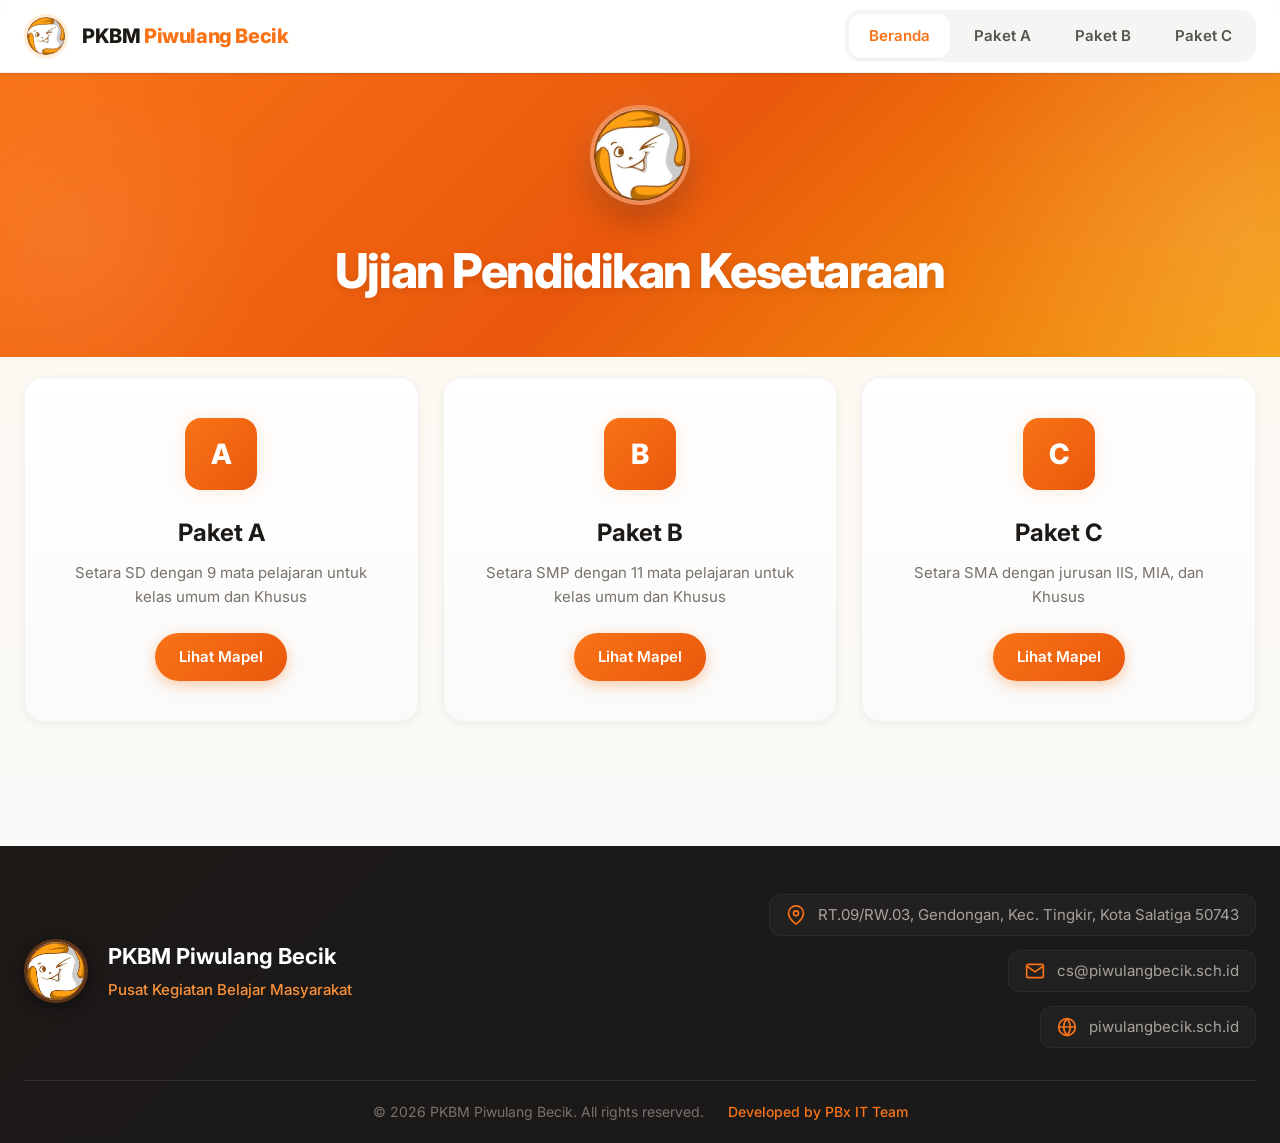
==== commit 5f622977: "tambah agama buddha di paket C IIS dan MIA" ====
--- a/index.html
+++ b/index.html
@@ -995,6 +995,16 @@
                                 <path stroke-linecap="round" stroke-linejoin="round" stroke-width="2" d="M9 5l7 7-7 7" />
                             </svg>
                         </a>
+                        <a href="#" class="mapel-card" data-key="c-iis-buddha" data-name="Agama Buddha">
+                            <div class="mapel-icon">AB</div>
+                            <div class="mapel-info">
+                                <h3>Agama Buddha</h3>
+                                <span class="mapel-status"><span class="status-dot"></span>Link akan tersedia</span>
+                            </div>
+                            <svg class="mapel-arrow" xmlns="http://www.w3.org/2000/svg" fill="none" viewBox="0 0 24 24" stroke="currentColor" width="20" height="20">
+                                <path stroke-linecap="round" stroke-linejoin="round" stroke-width="2" d="M9 5l7 7-7 7" />
+                            </svg>
+                        </a>
                         <a href="#" class="mapel-card" data-key="c-iis-pancasila" data-name="Pendidikan Pancasila">
                             <div class="mapel-icon">PP</div>
                             <div class="mapel-info">
@@ -1168,6 +1178,16 @@
                             <div class="mapel-icon">AI</div>
                             <div class="mapel-info">
                                 <h3>Agama Islam</h3>
+                                <span class="mapel-status"><span class="status-dot"></span>Link akan tersedia</span>
+                            </div>
+                            <svg class="mapel-arrow" xmlns="http://www.w3.org/2000/svg" fill="none" viewBox="0 0 24 24" stroke="currentColor" width="20" height="20">
+                                <path stroke-linecap="round" stroke-linejoin="round" stroke-width="2" d="M9 5l7 7-7 7" />
+                            </svg>
+                        </a>
+                        <a href="#" class="mapel-card" data-key="c-mia-buddha" data-name="Agama Buddha">
+                            <div class="mapel-icon">AB</div>
+                            <div class="mapel-info">
+                                <h3>Agama Buddha</h3>
                                 <span class="mapel-status"><span class="status-dot"></span>Link akan tersedia</span>
                             </div>
                             <svg class="mapel-arrow" xmlns="http://www.w3.org/2000/svg" fill="none" viewBox="0 0 24 24" stroke="currentColor" width="20" height="20">
--- a/style.css
+++ b/style.css
@@ -12,6 +12,12 @@
     --primary-light: #fb923c;
     --primary-lighter: #ffedd5;
     --primary-lightest: #fff7ed;
+    
+    /* Gradients */
+    --gradient-primary: linear-gradient(135deg, #f97316 0%, #ea580c 100%);
+    --gradient-hero: linear-gradient(180deg, #fff7ed 0%, #fafaf9 100%);
+    --gradient-card: linear-gradient(180deg, #ffffff 0%, #fafaf9 100%);
+    --gradient-subtle: linear-gradient(135deg, rgba(249, 115, 22, 0.03) 0%, rgba(251, 146, 60, 0.05) 100%);
     
     /* Secondary */
     --secondary: #fbbf24;
@@ -46,6 +52,9 @@
     --shadow-lg: 0 10px 15px -3px rgb(0 0 0 / 0.1), 0 4px 6px -4px rgb(0 0 0 / 0.1);
     --shadow-xl: 0 20px 25px -5px rgb(0 0 0 / 0.1), 0 8px 10px -6px rgb(0 0 0 / 0.1);
     --shadow-orange: 0 4px 14px 0 rgba(249, 115, 22, 0.25);
+    --shadow-glow: 0 0 20px rgba(249, 115, 22, 0.15);
+    --shadow-card: 0 2px 8px rgba(0, 0, 0, 0.04), 0 4px 16px rgba(0, 0, 0, 0.02);
+    --shadow-card-hover: 0 8px 24px rgba(0, 0, 0, 0.08), 0 4px 12px rgba(249, 115, 22, 0.08);
     
     /* Border Radius */
     --radius-sm: 8px;
@@ -66,7 +75,8 @@
 
 body {
     font-family: 'Inter', -apple-system, BlinkMacSystemFont, 'Segoe UI', Roboto, sans-serif;
-    background: var(--gray-50);
+    background: var(--gradient-hero);
+    background-attachment: fixed;
     color: var(--gray-800);
     line-height: 1.6;
     min-height: 100vh;
@@ -80,15 +90,17 @@
     padding: 0 24px;
 }
 
-/* Header - Navbar Terpisah */
+/* Header - Navbar dengan Glass Effect */
 .header {
-    background: var(--white);
+    background: rgba(255, 255, 255, 0.9);
+    backdrop-filter: blur(20px);
+    -webkit-backdrop-filter: blur(20px);
     padding: 0;
     box-shadow: var(--shadow);
     position: sticky;
     top: 0;
     z-index: 100;
-    border-bottom: 1px solid var(--gray-200);
+    border-bottom: 1px solid rgba(0, 0, 0, 0.05);
 }
 
 .header-content {
@@ -252,8 +264,8 @@
 /* Hero Section */
 .hero {
     background: linear-gradient(135deg, var(--primary) 0%, var(--primary-dark) 50%, var(--accent) 100%);
-    padding: 80px 0 100px;
-    margin-bottom: -40px;
+    padding: 32px 0 40px;
+    margin-bottom: -20px;
     position: relative;
     overflow: hidden;
 }
@@ -287,17 +299,23 @@
 }
 
 .hero-logo {
-    width: 120px;
-    height: 120px;
-    border-radius: var(--radius-full);
+    width: 100px;
+    height: 100px;
+    border-radius: 50%;
     object-fit: cover;
-    border: 5px solid rgba(255, 255, 255, 0.3);
-    box-shadow: 0 20px 40px rgba(0,0,0,0.2);
-    margin-bottom: 28px;
+    border: 4px solid rgba(255, 255, 255, 0.3);
+    box-shadow: 0 16px 32px rgba(0,0,0,0.2), 0 0 30px rgba(255, 255, 255, 0.1);
+    margin-bottom: 20px;
+    animation: heroFloat 4s ease-in-out infinite;
+}
+
+@keyframes heroFloat {
+    0%, 100% { transform: translateY(0); }
+    50% { transform: translateY(-8px); }
 }
 
 .hero h1 {
-    font-size: 3.5rem;
+    font-size: 2.5rem;
     font-weight: 800;
     color: var(--white);
     letter-spacing: -0.03em;
@@ -344,14 +362,14 @@
 }
 
 .btn-primary {
-    background: var(--white);
-    color: var(--primary);
-    box-shadow: 0 4px 14px rgba(0,0,0,0.15);
+    background: var(--gradient-primary);
+    color: var(--white);
+    box-shadow: 0 4px 14px rgba(249, 115, 22, 0.35);
 }
 
 .btn-primary:hover {
     transform: translateY(-2px);
-    box-shadow: 0 6px 20px rgba(0,0,0,0.2);
+    box-shadow: 0 6px 20px rgba(249, 115, 22, 0.45);
 }
 
 .btn-outline {
@@ -371,30 +389,47 @@
     display: grid;
     grid-template-columns: repeat(auto-fit, minmax(300px, 1fr));
     gap: 24px;
-    padding: 80px 0;
+    padding: 40px 0 64px;
 }
 
 .feature-card {
-    background: var(--white);
+    background: var(--gradient-card);
     border-radius: var(--radius-xl);
     padding: 40px 32px;
     text-align: center;
-    box-shadow: var(--shadow);
-    border: 1px solid var(--gray-200);
+    box-shadow: var(--shadow-card);
+    border: 1px solid rgba(0, 0, 0, 0.04);
     transition: all var(--transition);
+    position: relative;
+    overflow: hidden;
+}
+
+.feature-card::before {
+    content: '';
+    position: absolute;
+    top: 0;
+    left: 0;
+    right: 0;
+    height: 4px;
+    background: var(--gradient-primary);
+    transform: scaleX(0);
+    transition: transform var(--transition-slow);
 }
 
 .feature-card:hover {
     transform: translateY(-6px);
-    box-shadow: var(--shadow-lg);
-    border-color: var(--primary-lighter);
+    box-shadow: var(--shadow-card-hover);
+}
+
+.feature-card:hover::before {
+    transform: scaleX(1);
 }
 
 .feature-icon {
     width: 72px;
     height: 72px;
-    background: linear-gradient(135deg, var(--primary) 0%, var(--primary-dark) 100%);
-    border-radius: var(--radius-full);
+    background: var(--gradient-primary);
+    border-radius: var(--radius-lg);
     display: flex;
     align-items: center;
     justify-content: center;
@@ -402,7 +437,7 @@
     font-size: 1.75rem;
     font-weight: 800;
     margin: 0 auto 24px;
-    box-shadow: var(--shadow-orange);
+    box-shadow: var(--shadow-glow);
 }
 
 .feature-card h3 {
@@ -420,9 +455,9 @@
 
 /* Page Header */
 .page-header {
-    background: var(--white);
+    background: var(--gradient-subtle);
     padding: 40px 0 32px;
-    border-bottom: 1px solid var(--gray-200);
+    border-bottom: 1px solid rgba(249, 115, 22, 0.06);
     margin-bottom: 32px;
 }
 
@@ -572,12 +607,12 @@
     display: flex;
     align-items: center;
     gap: 16px;
-    background: var(--white);
+    background: var(--gradient-card);
     border-radius: var(--radius-lg);
     padding: 20px;
     text-decoration: none;
-    box-shadow: var(--shadow-sm);
-    border: 1px solid var(--gray-200);
+    box-shadow: var(--shadow-card);
+    border: 1px solid rgba(0, 0, 0, 0.04);
     transition: all var(--transition);
     position: relative;
     overflow: hidden;
@@ -590,19 +625,18 @@
     top: 0;
     bottom: 0;
     width: 4px;
-    background: var(--primary);
-    opacity: 0;
-    transition: opacity var(--transition);
+    background: var(--gradient-primary);
+    transform: scaleY(0);
+    transition: transform var(--transition-slow);
 }
 
 .mapel-card:hover {
-    transform: translateX(4px);
-    box-shadow: var(--shadow-md);
-    border-color: var(--primary-lighter);
+    transform: translateY(-4px);
+    box-shadow: var(--shadow-card-hover);
 }
 
 .mapel-card:hover::before {
-    opacity: 1;
+    transform: scaleY(1);
 }
 
 .mapel-card.has-link {
@@ -621,7 +655,7 @@
 .mapel-icon {
     width: 52px;
     height: 52px;
-    background: linear-gradient(135deg, var(--primary) 0%, var(--primary-dark) 100%);
+    background: var(--gradient-primary);
     border-radius: var(--radius);
     display: flex;
     align-items: center;
@@ -630,7 +664,7 @@
     font-weight: 700;
     font-size: 1rem;
     flex-shrink: 0;
-    box-shadow: var(--shadow-orange);
+    box-shadow: var(--shadow-sm);
 }
 
 .mapel-card.has-link .mapel-icon {
@@ -675,6 +709,13 @@
 
 .mapel-card.has-link .status-dot {
     background: var(--success);
+    box-shadow: 0 0 8px rgba(34, 197, 94, 0.5);
+    animation: statusPulse 2s ease-in-out infinite;
+}
+
+@keyframes statusPulse {
+    0%, 100% { opacity: 1; }
+    50% { opacity: 0.6; }
 }
 
 .mapel-arrow {
@@ -835,11 +876,11 @@
 /* Responsive Design */
 @media (min-width: 768px) {
     .hero h1 {
-        font-size: 4rem;
+        font-size: 3rem;
     }
     
     .hero-subtitle {
-        font-size: 1.75rem;
+        font-size: 1.5rem;
     }
     
     .page-title h2 {
@@ -876,16 +917,16 @@
     }
     
     .hero {
-        padding: 60px 0 80px;
+        padding: 24px 0 32px;
     }
     
     .hero-logo {
-        width: 90px;
-        height: 90px;
+        width: 80px;
+        height: 80px;
     }
     
     .hero h1 {
-        font-size: 2.25rem;
+        font-size: 1.75rem;
     }
     
     .hero-subtitle {
@@ -1403,6 +1444,13 @@
     font-size: 2.5rem;
     margin: 0 auto 24px;
     opacity: 0.8;
+    animation: lockPulse 2s ease-in-out infinite;
+    filter: drop-shadow(0 4px 8px rgba(0, 0, 0, 0.1));
+}
+
+@keyframes lockPulse {
+    0%, 100% { transform: scale(1); opacity: 0.8; }
+    50% { transform: scale(1.05); opacity: 0.95; }
 }
 
 .locked-content h3 {
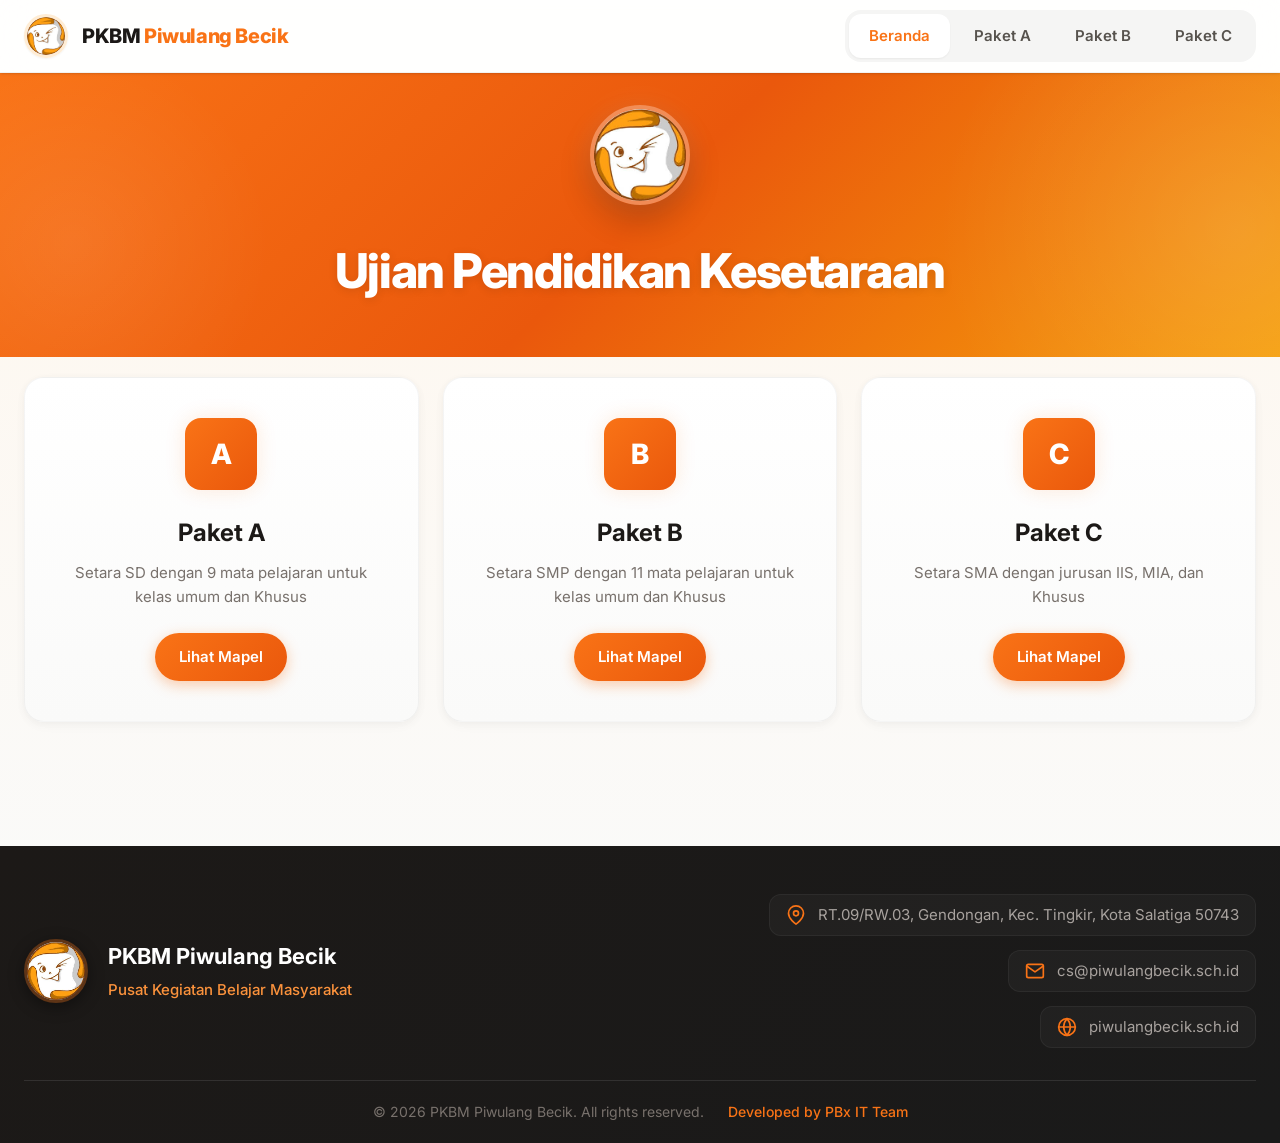
==== commit 22fd7933: "tambah Sejarah Indonesia di paket C IIS dengan link baru" ====
--- a/index.html
+++ b/index.html
@@ -1085,6 +1085,16 @@
                                 <path stroke-linecap="round" stroke-linejoin="round" stroke-width="2" d="M9 5l7 7-7 7" />
                             </svg>
                         </a>
+                        <a href="#" class="mapel-card" data-key="c-iis-sejarah-indonesia" data-name="Sejarah Indonesia">
+                            <div class="mapel-icon">SI</div>
+                            <div class="mapel-info">
+                                <h3>Sejarah Indonesia</h3>
+                                <span class="mapel-status"><span class="status-dot"></span>Link akan tersedia</span>
+                            </div>
+                            <svg class="mapel-arrow" xmlns="http://www.w3.org/2000/svg" fill="none" viewBox="0 0 24 24" stroke="currentColor" width="20" height="20">
+                                <path stroke-linecap="round" stroke-linejoin="round" stroke-width="2" d="M9 5l7 7-7 7" />
+                            </svg>
+                        </a>
                     </div>
                     </div>
                 </div>
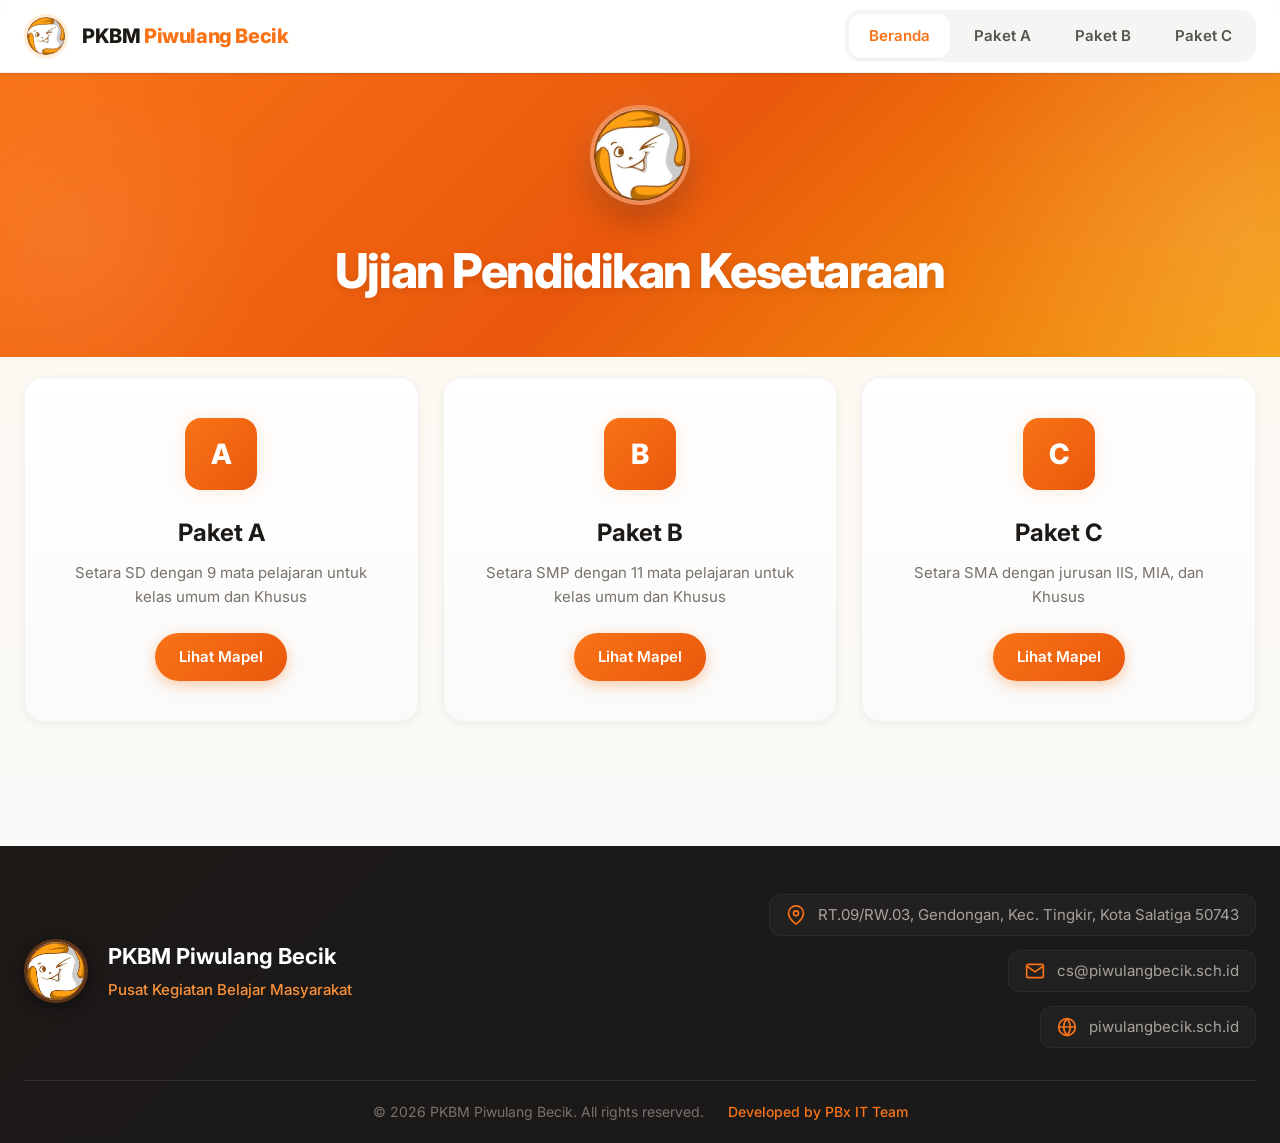
==== commit 1b5fd01c: "tambah Sejarah Indonesia di paket C MIA dengan link baru" ====
--- a/index.html
+++ b/index.html
@@ -1284,6 +1284,16 @@
                                 <path stroke-linecap="round" stroke-linejoin="round" stroke-width="2" d="M9 5l7 7-7 7" />
                             </svg>
                         </a>
+                        <a href="#" class="mapel-card" data-key="c-mia-sejarah-indonesia" data-name="Sejarah Indonesia">
+                            <div class="mapel-icon">SI</div>
+                            <div class="mapel-info">
+                                <h3>Sejarah Indonesia</h3>
+                                <span class="mapel-status"><span class="status-dot"></span>Link akan tersedia</span>
+                            </div>
+                            <svg class="mapel-arrow" xmlns="http://www.w3.org/2000/svg" fill="none" viewBox="0 0 24 24" stroke="currentColor" width="20" height="20">
+                                <path stroke-linecap="round" stroke-linejoin="round" stroke-width="2" d="M9 5l7 7-7 7" />
+                            </svg>
+                        </a>
                     </div>
                     </div>
                 </div>
